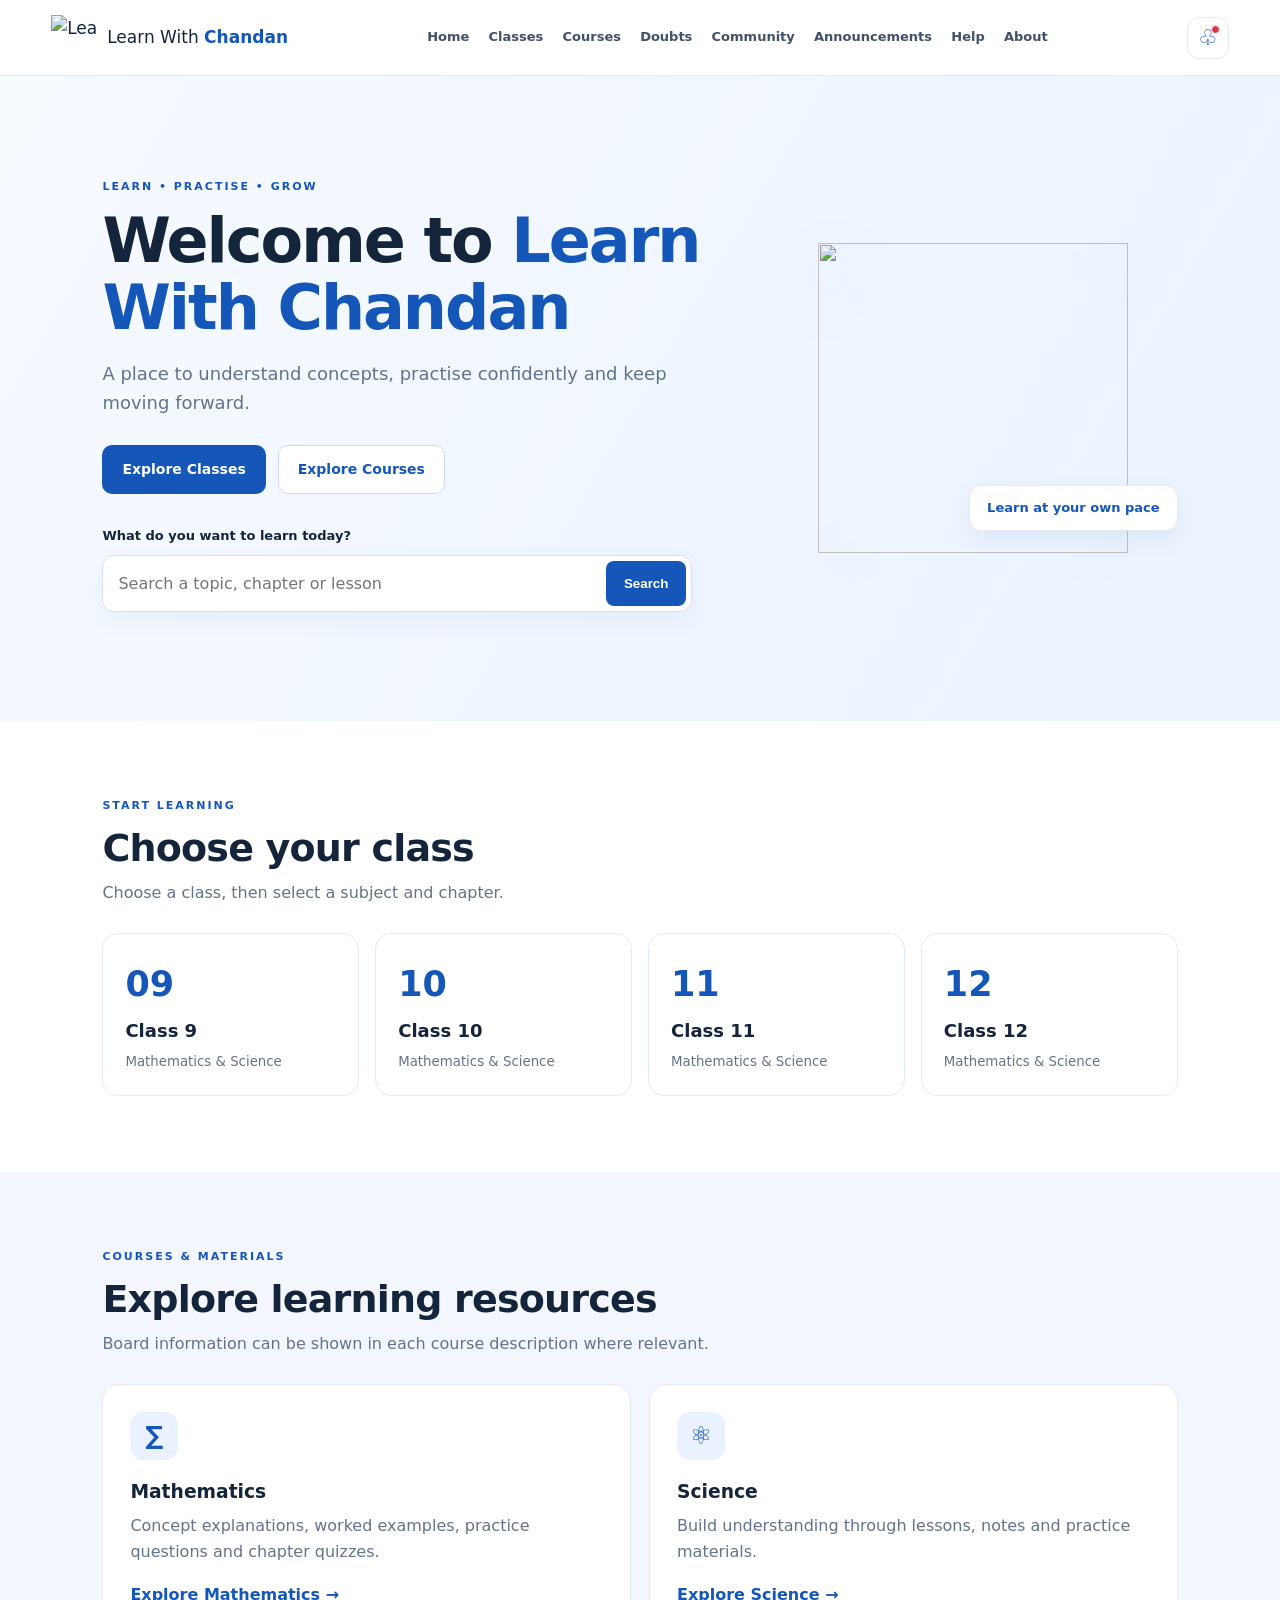
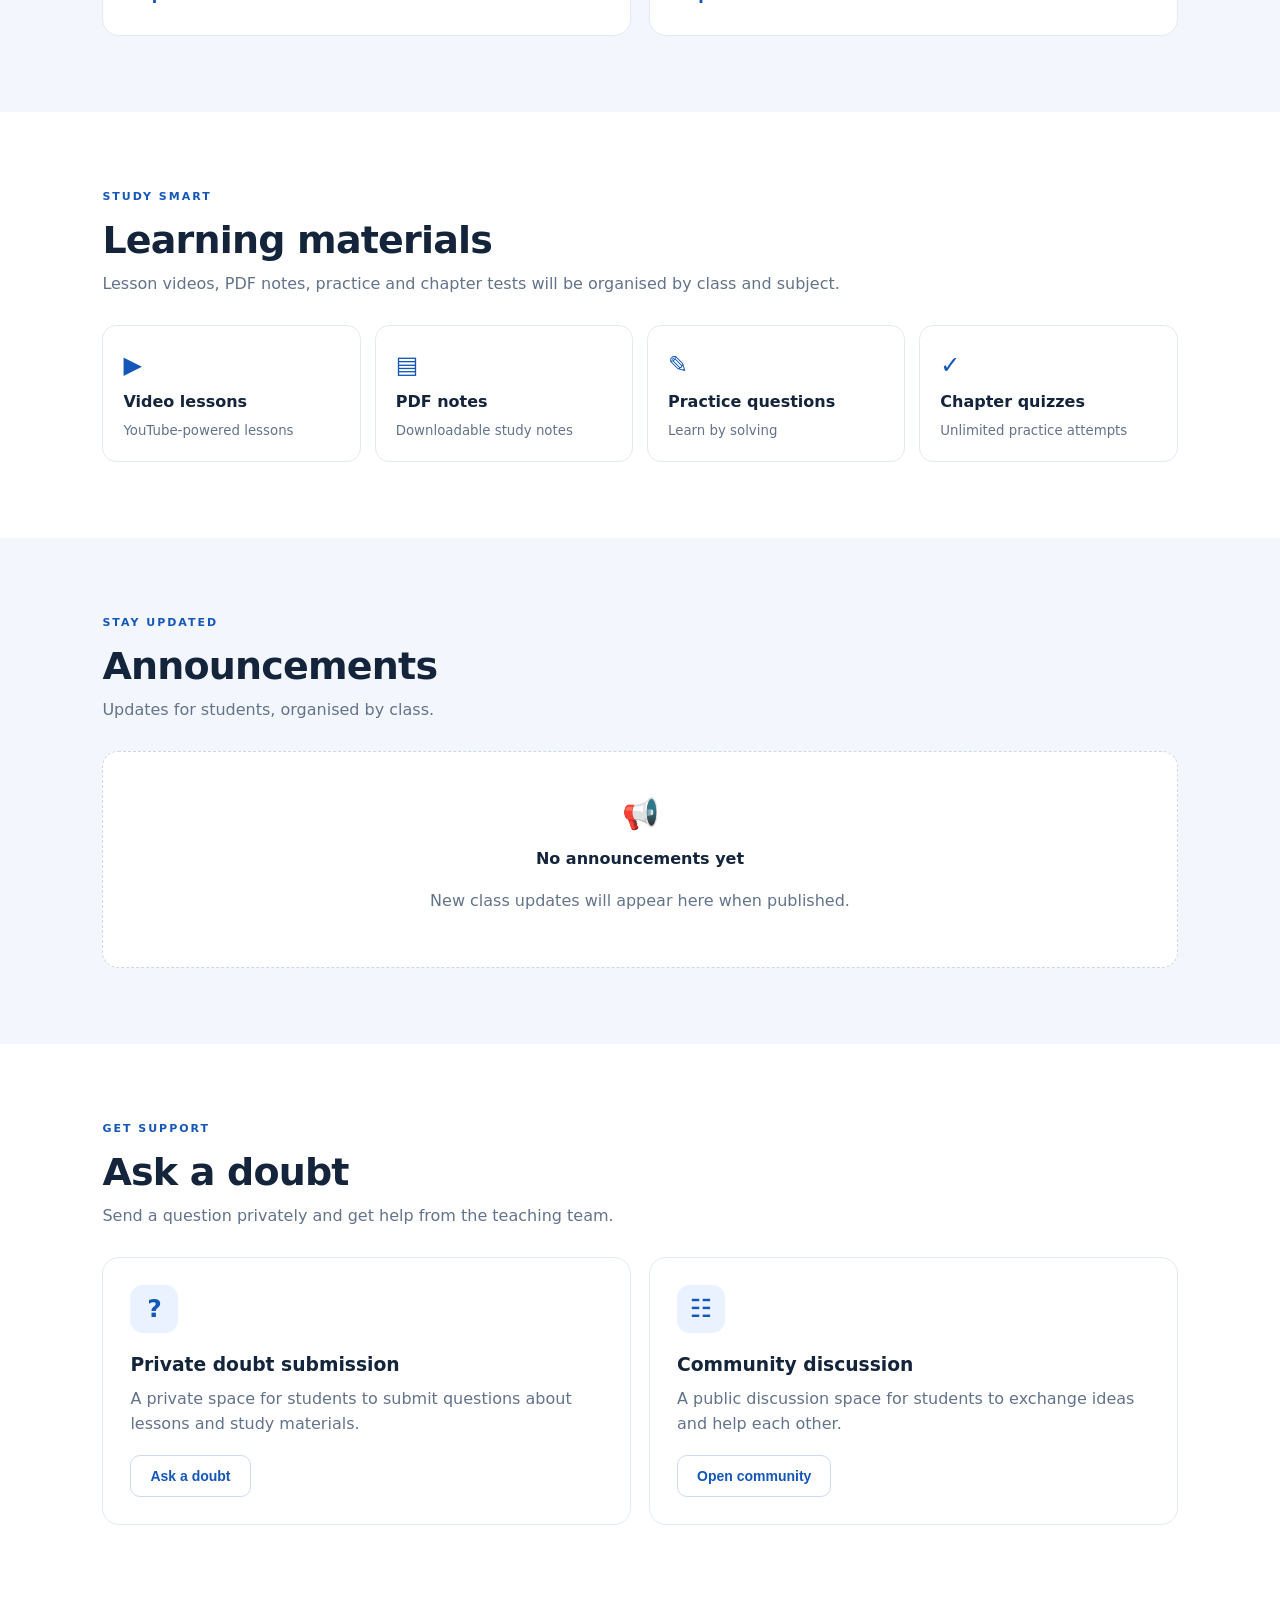
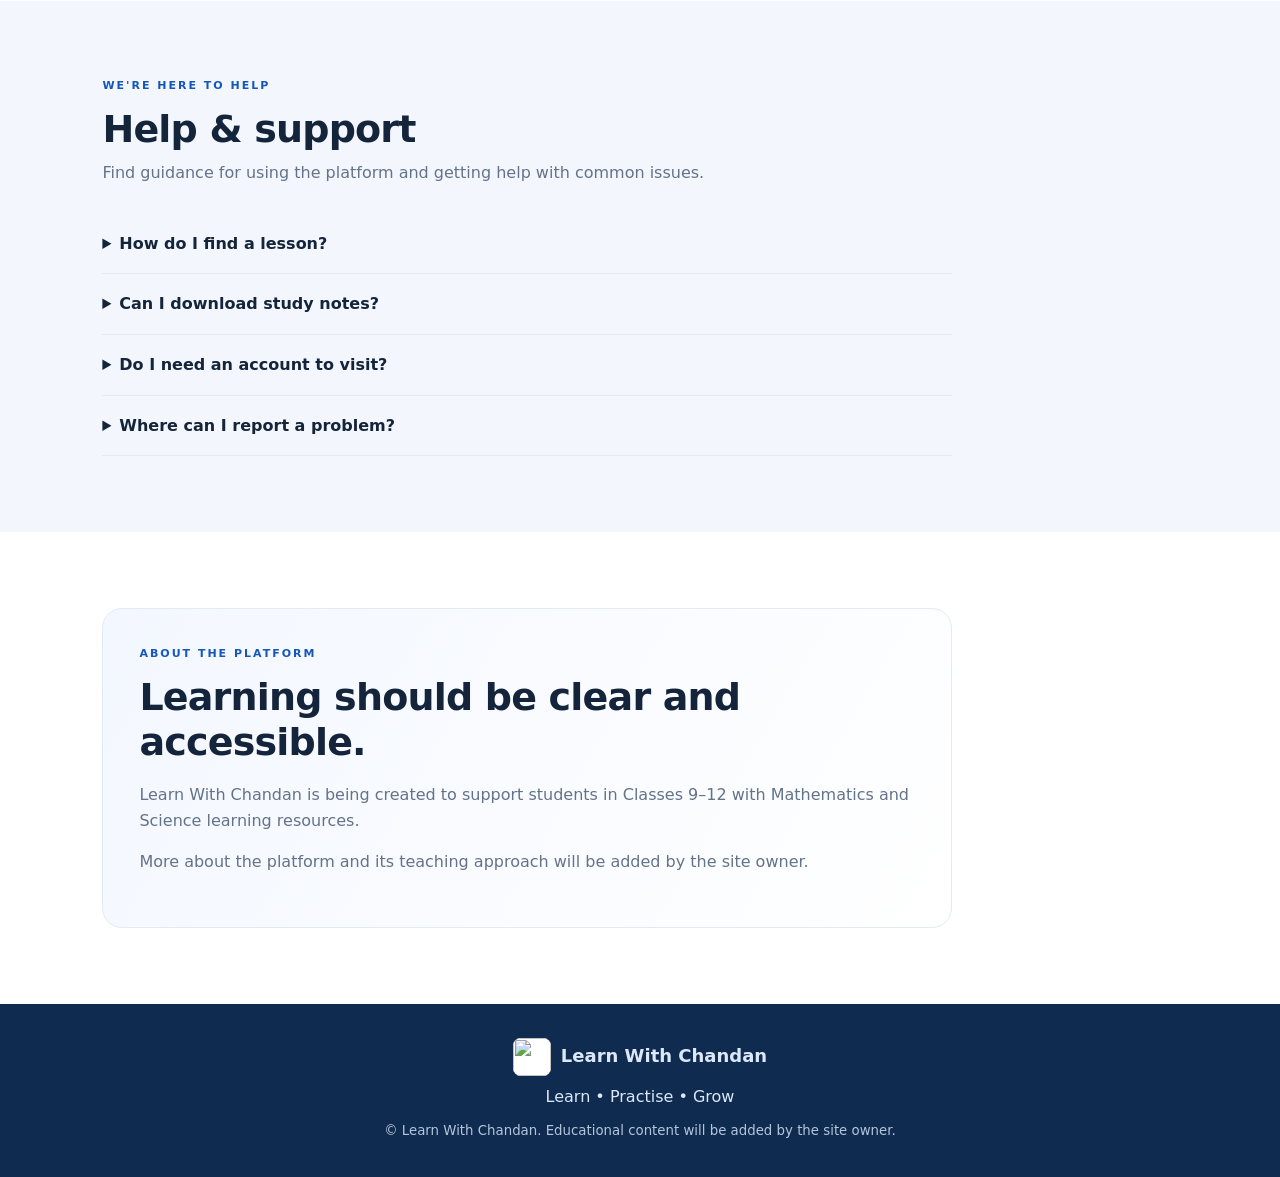
==== index.html @ b87097a9 "Add files via upload" ====
<!doctype html>
<html lang="en">
<head>
<meta charset="utf-8">
<meta name="viewport" content="width=device-width, initial-scale=1">
<meta name="description" content="Learn With Chandan — free learning resources for Classes 9 to 12 in Mathematics and Science.">
<meta name="theme-color" content="#1457b8">
<title>Learn With Chandan | Learn with clarity</title>
<link rel="icon" href="assets/logo.png">
<link rel="stylesheet" href="styles.css">
</head>
<body>
<header class="site-header">
  <a class="brand" href="#home" aria-label="Learn With Chandan home">
    <img src="assets/logo.png" alt="Learn With Chandan logo">
    <span>Learn With <b>Chandan</b></span>
  </a>
  <button class="menu-toggle" id="menuToggle" aria-label="Open navigation" aria-expanded="false">☰</button>
  <nav id="mainNav" aria-label="Main navigation">
    <a href="#home">Home</a><a href="#classes">Classes</a><a href="#courses">Courses</a>
    <a href="#doubts">Doubts</a><a href="#community">Community</a><a href="#announcements">Announcements</a><a href="#help">Help</a><a href="#about">About</a>
  </nav>
  <button class="bell" id="bellBtn" aria-label="Notifications">♧<i class="red-dot"></i></button>
</header>

<main>
<section class="hero" id="home">
  <div class="hero-copy">
    <p class="eyebrow">LEARN • PRACTISE • GROW</p>
    <h1>Welcome to <span>Learn With Chandan</span></h1>
    <p class="lead">A place to understand concepts, practise confidently and keep moving forward.</p>
    <div class="hero-actions"><a class="btn primary" href="#classes">Explore Classes</a><a class="btn secondary" href="#courses">Explore Courses</a></div>
    <div class="search-wrap"><label for="siteSearch">What do you want to learn today?</label><div class="search-row"><input id="siteSearch" type="search" placeholder="Search a topic, chapter or lesson"><button id="searchBtn">Search</button></div><small id="searchMessage" aria-live="polite"></small></div>
  </div>
  <div class="hero-art"><img src="assets/logo.png" alt="" class="hero-logo"><div class="floating-note">Learn at your own pace</div></div>
</section>

<section class="section" id="classes">
  <div class="section-heading"><div><p class="eyebrow">START LEARNING</p><h2>Choose your class</h2><p>Choose a class, then select a subject and chapter.</p></div></div>
  <div class="class-grid">
    <a class="class-card" href="#courses"><span>09</span><b>Class 9</b><small>Mathematics & Science</small></a>
    <a class="class-card" href="#courses"><span>10</span><b>Class 10</b><small>Mathematics & Science</small></a>
    <a class="class-card" href="#courses"><span>11</span><b>Class 11</b><small>Mathematics & Science</small></a>
    <a class="class-card" href="#courses"><span>12</span><b>Class 12</b><small>Mathematics & Science</small></a>
  </div>
</section>

<section class="section pale" id="courses">
  <div class="section-heading"><div><p class="eyebrow">COURSES & MATERIALS</p><h2>Explore learning resources</h2><p>Board information can be shown in each course description where relevant.</p></div></div>
  <div class="two-grid">
    <article class="feature-card"><div class="feature-icon">∑</div><h3>Mathematics</h3><p>Concept explanations, worked examples, practice questions and chapter quizzes.</p><a href="#materials">Explore Mathematics →</a></article>
    <article class="feature-card"><div class="feature-icon">⚛</div><h3>Science</h3><p>Build understanding through lessons, notes and practice materials.</p><a href="#materials">Explore Science →</a></article>
  </div>
</section>

<section class="section" id="materials">
  <div class="section-heading"><div><p class="eyebrow">STUDY SMART</p><h2>Learning materials</h2><p>Lesson videos, PDF notes, practice and chapter tests will be organised by class and subject.</p></div></div>
  <div class="resource-grid">
    <div class="resource"><span>▶</span><b>Video lessons</b><small>YouTube-powered lessons</small></div>
    <div class="resource"><span>▤</span><b>PDF notes</b><small>Downloadable study notes</small></div>
    <div class="resource"><span>✎</span><b>Practice questions</b><small>Learn by solving</small></div>
    <div class="resource"><span>✓</span><b>Chapter quizzes</b><small>Unlimited practice attempts</small></div>
  </div>
</section>

<section class="section pale" id="announcements">
  <div class="section-heading"><div><p class="eyebrow">STAY UPDATED</p><h2>Announcements</h2><p>Updates for students, organised by class.</p></div></div>
  <div class="empty-state"><span>📢</span><b>No announcements yet</b><p>New class updates will appear here when published.</p></div>
</section>

<section class="section" id="doubts">
  <div class="section-heading"><div><p class="eyebrow">GET SUPPORT</p><h2>Ask a doubt</h2><p>Send a question privately and get help from the teaching team.</p></div></div>
  <div class="two-grid">
    <article class="feature-card"><div class="feature-icon">?</div><h3>Private doubt submission</h3><p>A private space for students to submit questions about lessons and study materials.</p><button class="btn secondary" data-not-ready="Doubt submission will be connected when student accounts and the database are set up.">Ask a doubt</button></article>
    <article class="feature-card" id="community"><div class="feature-icon">☷</div><h3>Community discussion</h3><p>A public discussion space for students to exchange ideas and help each other.</p><button class="btn secondary" data-not-ready="Community discussions will be added with moderation and safety controls before launch.">Open community</button></article>
  </div>
</section>

<section class="section pale" id="help">
  <div class="section-heading"><div><p class="eyebrow">WE'RE HERE TO HELP</p><h2>Help & support</h2><p>Find guidance for using the platform and getting help with common issues.</p></div></div>
  <div class="help-list">
    <details><summary>How do I find a lesson?</summary><p>Choose your class, then subject, chapter and lesson. You can also use the search bar.</p></details>
    <details><summary>Can I download study notes?</summary><p>PDF notes and selected study materials will be available for download when published.</p></details>
    <details><summary>Do I need an account to visit?</summary><p>No. Students can browse free learning content without signing in. An account will be needed for cloud-saved progress and personal features.</p></details>
    <details><summary>Where can I report a problem?</summary><p>Use the Contact section once its contact details have been activated by the site administrator.</p></details>
  </div>
</section>

<section class="section" id="about">
  <div class="about-card"><p class="eyebrow">ABOUT THE PLATFORM</p><h2>Learning should be clear and accessible.</h2><p>Learn With Chandan is being created to support students in Classes 9–12 with Mathematics and Science learning resources.</p><p class="muted">More about the platform and its teaching approach will be added by the site owner.</p></div>
</section>
</main>

<footer><div class="footer-brand"><img src="assets/logo.png" alt=""><b>Learn With Chandan</b></div><p>Learn • Practise • Grow</p><small>© <span id="year"></span> Learn With Chandan. Educational content will be added by the site owner.</small></footer>
<div class="toast" id="toast" role="status" aria-live="polite"></div>
<script src="script.js"></script>
</body></html>
---- styles.css ----
*{box-sizing:border-box} :root{--blue:#1457b8;--blue2:#2878dc;--ink:#14243a;--muted:#63738a;--pale:#f3f7fd;--line:#e2eaf4}html{scroll-behavior:smooth;scroll-padding-top:90px}body{margin:0;font-family:Inter,ui-sans-serif,system-ui,-apple-system,"Segoe UI",sans-serif;color:var(--ink);background:#fff;line-height:1.6}.site-header{height:auto;min-height:76px;padding:12px clamp(16px,4vw,56px);display:flex;align-items:center;gap:22px;position:sticky;top:0;z-index:20;background:rgba(255,255,255,.96);backdrop-filter:blur(12px);border-bottom:1px solid var(--line)}.brand{display:flex;align-items:center;gap:10px;color:var(--ink);text-decoration:none;font-size:17px;white-space:nowrap}.brand img{width:46px;height:46px;object-fit:contain}.brand b{color:var(--blue)}nav{display:flex;align-items:center;justify-content:center;gap:clamp(9px,1.5vw,22px);flex:1}nav a{font-size:13px;font-weight:650;color:#40516a;text-decoration:none}nav a:hover{color:var(--blue)}.bell{position:relative;border:1px solid var(--line);background:white;border-radius:12px;width:42px;height:42px;font-size:22px;color:var(--blue);cursor:pointer}.red-dot{position:absolute;width:9px;height:9px;border-radius:50%;background:#e33445;right:8px;top:7px;border:1px solid white}.menu-toggle{display:none}.hero{padding:clamp(54px,8vw,110px) clamp(20px,8vw,110px);display:grid;grid-template-columns:1.2fr .8fr;gap:50px;align-items:center;background:linear-gradient(120deg,#f7faff,#eaf3ff)}.eyebrow{font-size:11px;letter-spacing:2px;font-weight:800;color:var(--blue);margin:0 0 12px}.hero h1{font-size:clamp(36px,5vw,62px);line-height:1.08;letter-spacing:-2px;margin:0 0 18px}.hero h1 span{color:var(--blue)}.lead{font-size:18px;color:var(--muted);max-width:570px}.hero-actions{display:flex;gap:12px;flex-wrap:wrap;margin:28px 0}.btn{display:inline-flex;align-items:center;justify-content:center;padding:12px 19px;border-radius:10px;text-decoration:none;font-weight:750;font-size:14px;border:1px solid transparent;cursor:pointer}.primary{background:var(--blue);color:#fff}.secondary{background:#fff;color:var(--blue);border-color:#cbdcf2}.search-wrap{max-width:590px;margin-top:32px}.search-wrap label{font-size:13px;font-weight:750;display:block;margin-bottom:8px}.search-row{display:flex;background:white;border:1px solid #d5e1f0;border-radius:12px;padding:5px;box-shadow:0 8px 25px #1c4d8010}.search-row input{border:0;outline:0;flex:1;min-width:0;padding:10px;font:inherit}.search-row button{border:0;background:var(--blue);color:white;border-radius:8px;padding:0 18px;font-weight:700}.search-wrap small{display:block;color:var(--muted);margin-top:6px}.hero-art{display:flex;justify-content:center;align-items:center;position:relative;min-height:280px}.hero-logo{width:min(100%,310px);height:310px;object-fit:contain;filter:drop-shadow(0 18px 30px #174f9920)}.floating-note{position:absolute;bottom:22px;right:0;background:white;padding:12px 17px;border:1px solid var(--line);border-radius:12px;box-shadow:0 8px 24px #12365a12;font-weight:700;color:var(--blue);font-size:13px}.section{padding:76px clamp(20px,8vw,110px)}.pale{background:var(--pale)}.section-heading{display:flex;justify-content:space-between;align-items:end;margin-bottom:28px}.section h2{font-size:clamp(27px,3vw,38px);line-height:1.2;margin:0 0 8px;letter-spacing:-.8px}.section-heading p:not(.eyebrow){color:var(--muted);margin:0}.class-grid{display:grid;grid-template-columns:repeat(4,1fr);gap:16px}.class-card{padding:22px;border:1px solid var(--line);border-radius:16px;background:white;text-decoration:none;color:var(--ink);display:flex;flex-direction:column;gap:5px;transition:.2s}.class-card:hover,.feature-card:hover{transform:translateY(-3px);box-shadow:0 12px 28px #163b6810}.class-card span{font-size:35px;font-weight:850;color:var(--blue)}.class-card b{font-size:18px}.class-card small,.resource small{color:var(--muted)}.two-grid{display:grid;grid-template-columns:repeat(2,1fr);gap:18px}.feature-card{background:#fff;border:1px solid var(--line);border-radius:17px;padding:27px;transition:.2s}.feature-icon{width:48px;height:48px;border-radius:13px;background:#eaf2ff;color:var(--blue);display:grid;place-items:center;font-size:25px;font-weight:800}.feature-card h3{margin:17px 0 6px}.feature-card p{color:var(--muted);margin:0 0 18px}.feature-card a{color:var(--blue);font-weight:750;text-decoration:none}.resource-grid{display:grid;grid-template-columns:repeat(4,1fr);gap:14px}.resource{border:1px solid var(--line);border-radius:14px;padding:20px;display:flex;flex-direction:column;gap:5px}.resource span{font-size:24px;color:var(--blue)}.empty-state{text-align:center;border:1px dashed #c9d8eb;background:white;border-radius:16px;padding:38px;color:var(--muted)}.empty-state span{font-size:30px}.empty-state b{display:block;color:var(--ink);margin:8px}.help-list{max-width:850px}.help-list details{padding:17px 0;border-bottom:1px solid var(--line)}.help-list summary{font-weight:750;cursor:pointer}.help-list p{color:var(--muted);margin-bottom:0}.about-card{max-width:850px;background:linear-gradient(120deg,#f3f7ff,#fff);border:1px solid var(--line);border-radius:20px;padding:36px}.about-card p:not(.eyebrow){color:var(--muted)}footer{background:#102b50;color:#dce8f8;padding:34px clamp(20px,8vw,110px);text-align:center}.footer-brand{display:flex;align-items:center;justify-content:center;gap:10px;font-size:18px}.footer-brand img{width:38px;height:38px;object-fit:contain;background:white;border-radius:8px}footer p{margin:8px}footer small{color:#b4c6dc}.muted{color:var(--muted)}.toast{position:fixed;bottom:22px;left:50%;transform:translate(-50%,20px);background:#14243a;color:white;padding:12px 18px;border-radius:10px;opacity:0;pointer-events:none;transition:.25s;max-width:calc(100% - 30px);z-index:50;font-size:14px}.toast.show{opacity:1;transform:translate(-50%,0)}@media(max-width:1050px){.site-header{flex-wrap:wrap}.menu-toggle{display:block;margin-left:auto;border:1px solid var(--line);background:#fff;border-radius:9px;padding:9px 12px;font-size:19px;color:var(--blue)}nav{display:none;order:4;flex-basis:100%;flex-direction:column;align-items:stretch;padding:10px 0}nav.open{display:flex}nav a{padding:9px 4px}.bell{margin-left:0}.hero{grid-template-columns:1fr .65fr}.resource-grid{grid-template-columns:repeat(2,1fr)}}@media(max-width:700px){.brand{font-size:15px}.brand img{width:40px;height:40px}.hero{grid-template-columns:1fr;padding-top:48px;gap:20px}.hero-art{min-height:180px}.hero-logo{width:190px;height:190px}.floating-note{right:8%;bottom:0}.section{padding-top:55px;padding-bottom:55px}.class-grid{grid-template-columns:repeat(2,1fr)}.two-grid{grid-template-columns:1fr}.resource-grid{grid-template-columns:repeat(2,1fr)}.about-card{padding:25px}}@media(max-width:390px){.resource-grid{grid-template-columns:1fr}.class-card{padding:16px}}
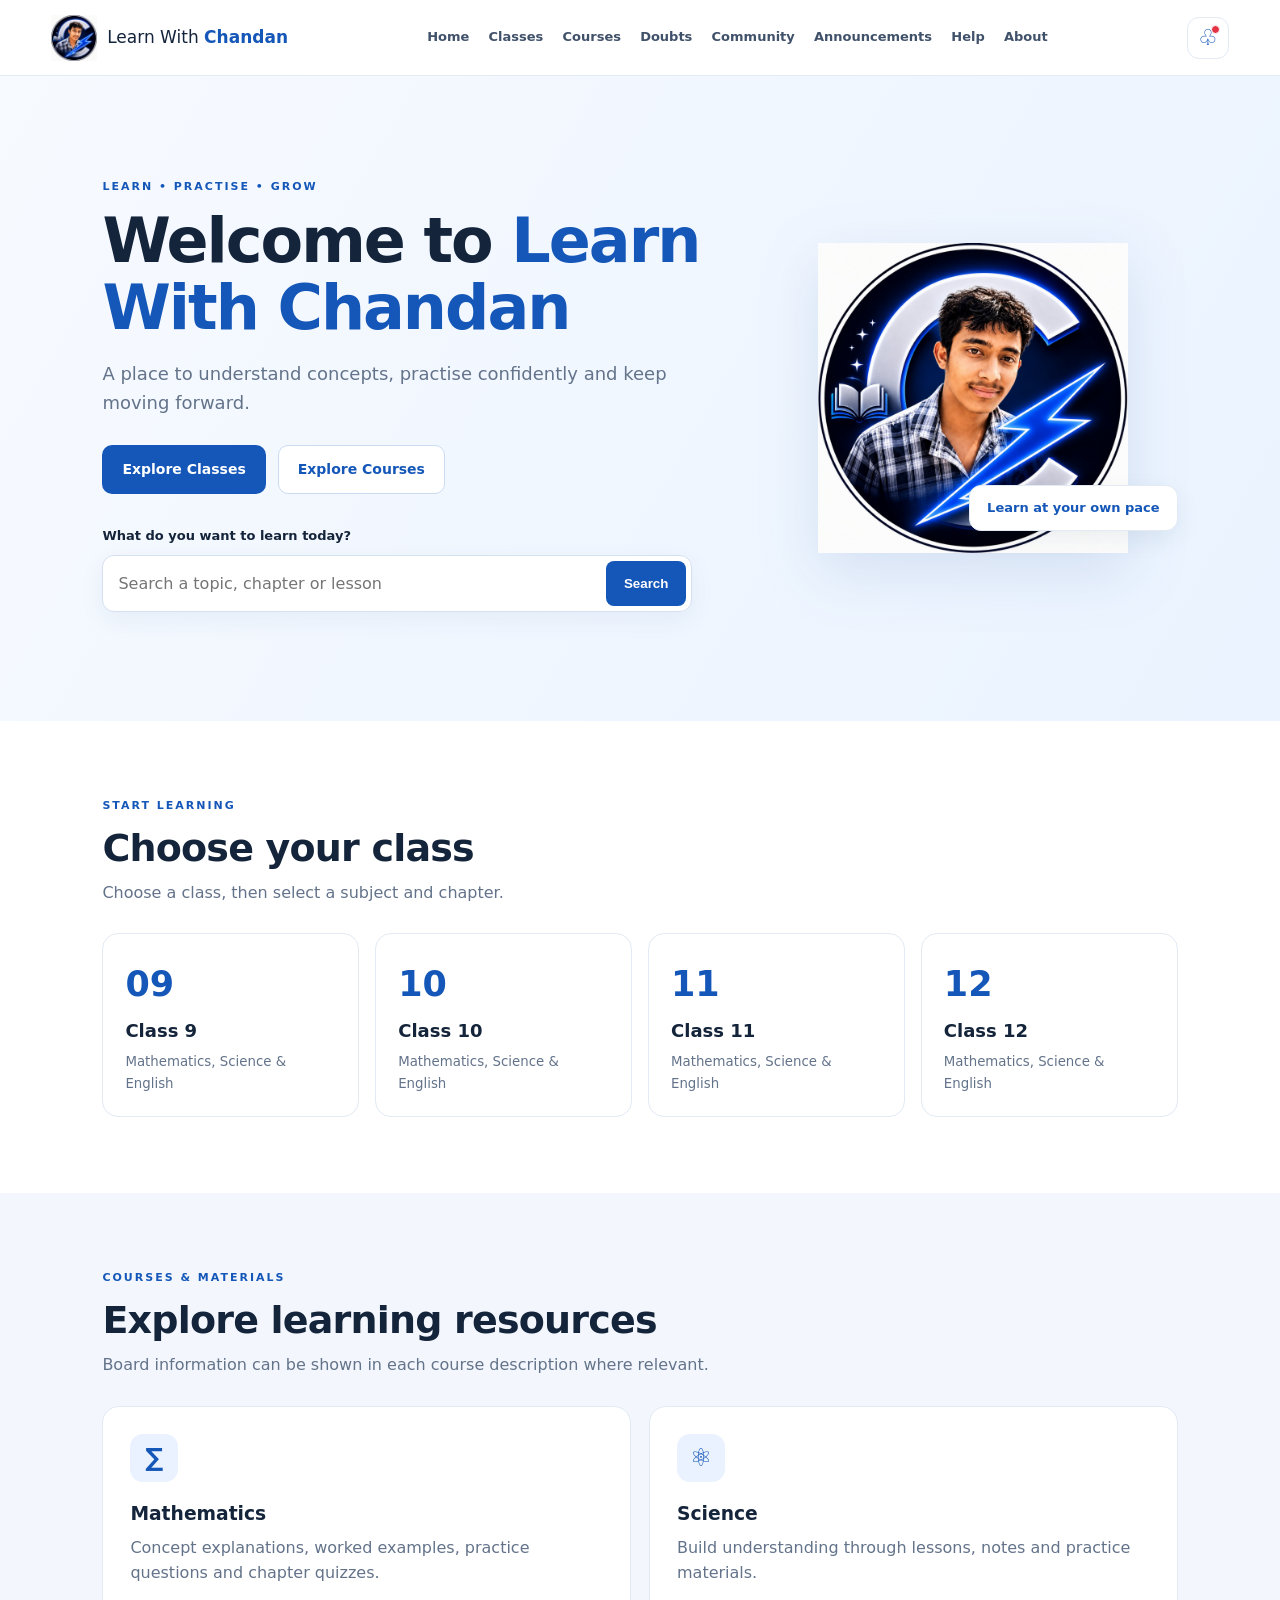
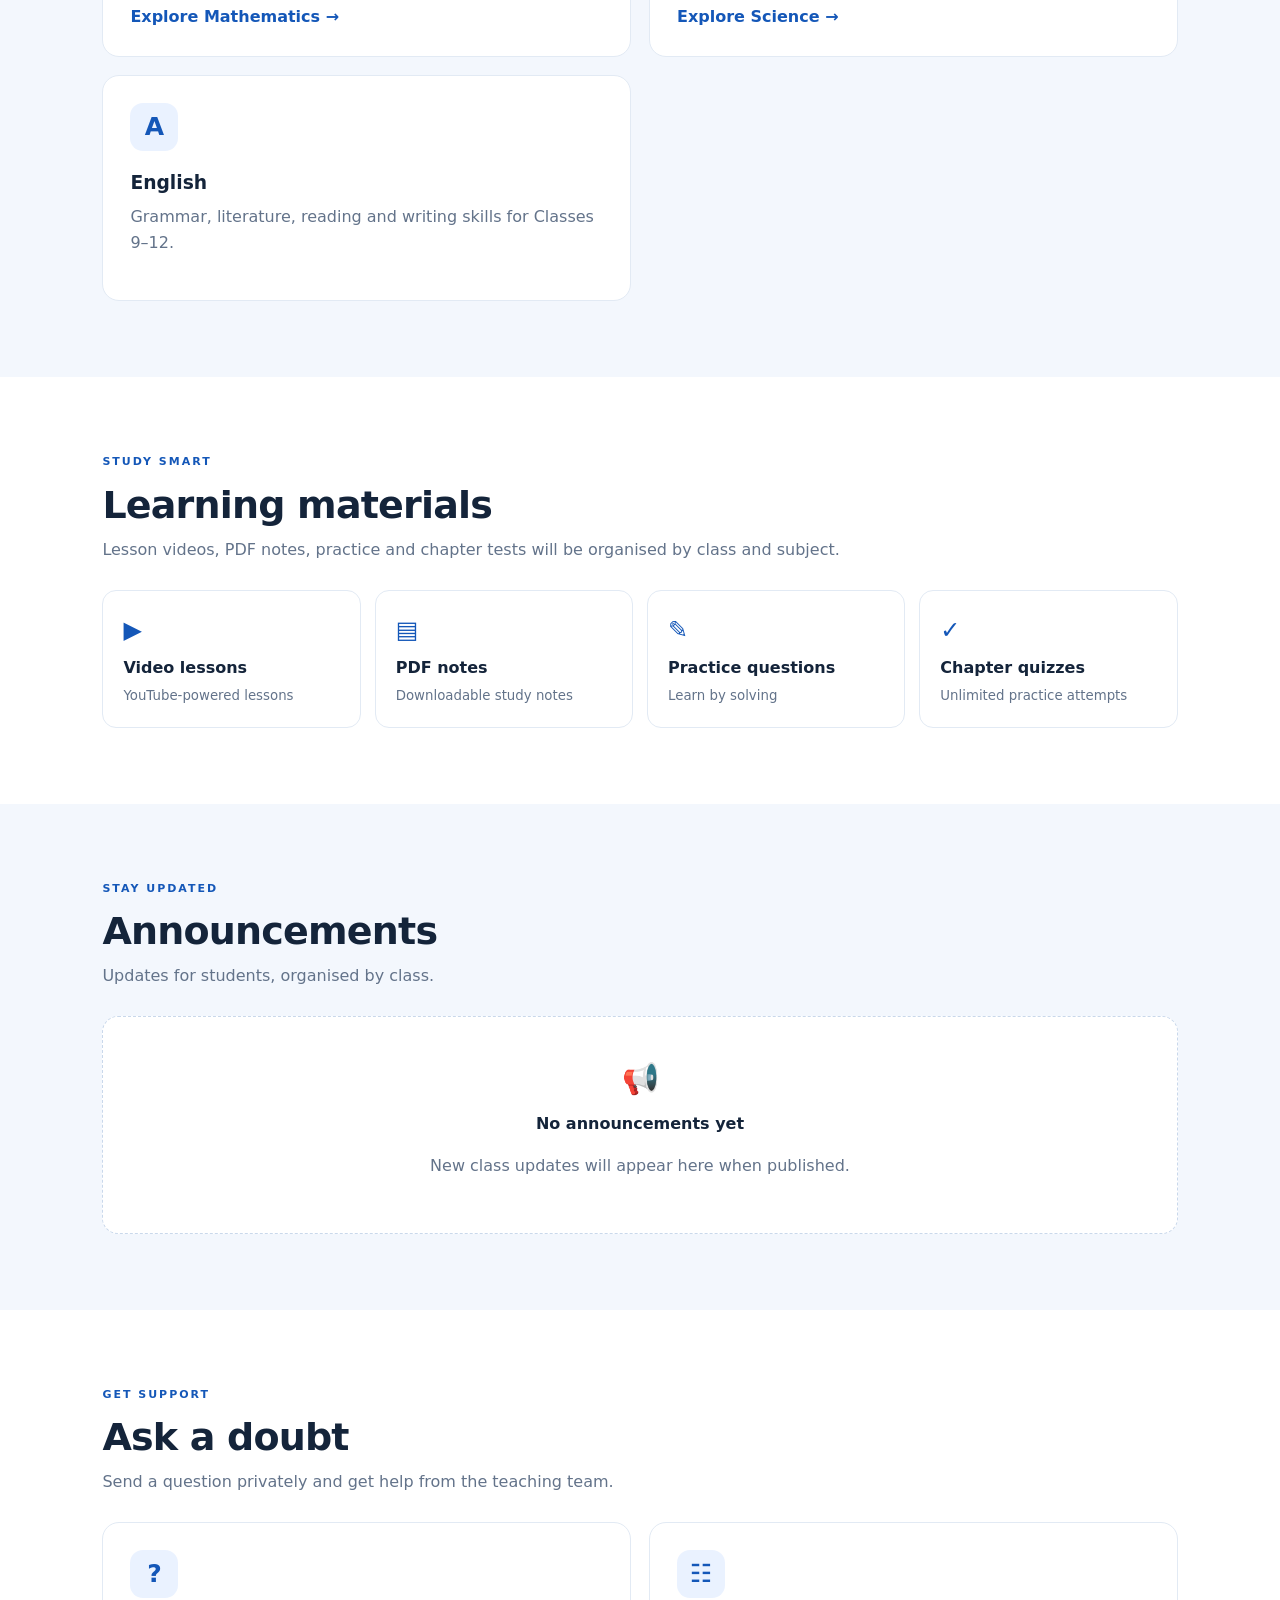
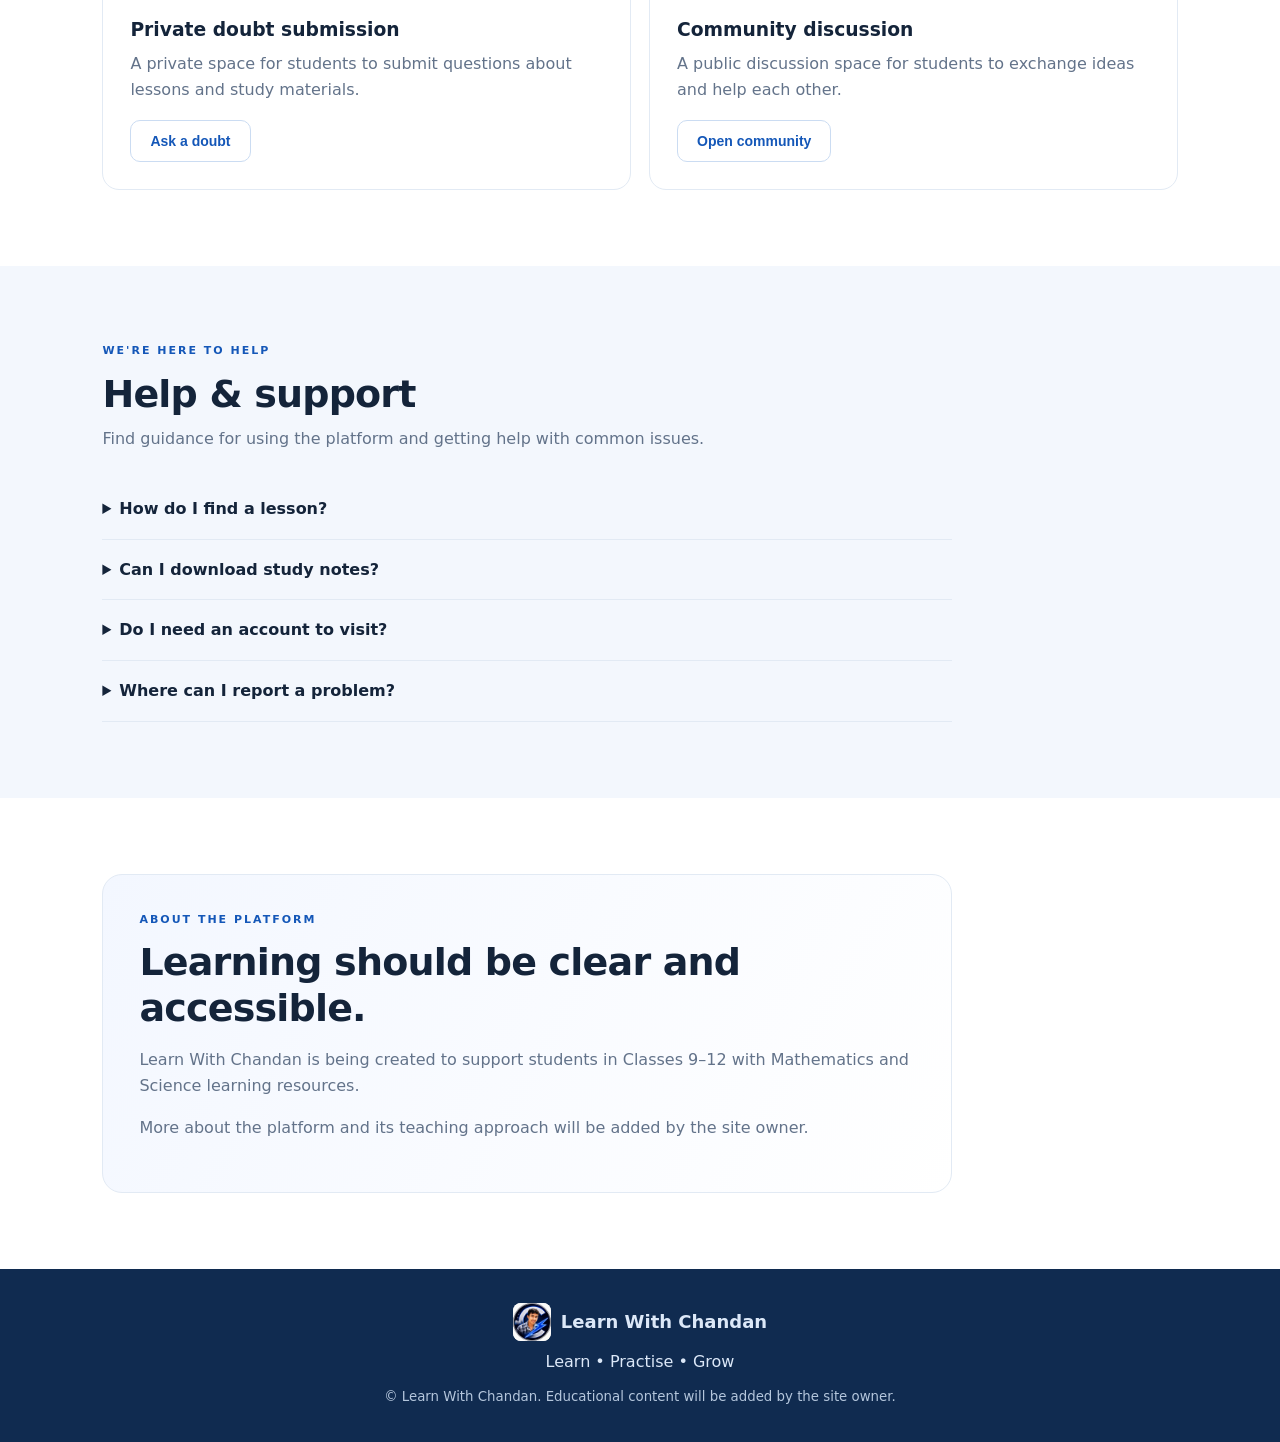
==== commit 76825572: "Add English subject to class cards Updated class descriptions to include English as a subject for Cl" ====
--- a/index.html
+++ b/index.html
@@ -38,10 +38,10 @@
 <section class="section" id="classes">
   <div class="section-heading"><div><p class="eyebrow">START LEARNING</p><h2>Choose your class</h2><p>Choose a class, then select a subject and chapter.</p></div></div>
   <div class="class-grid">
-    <a class="class-card" href="#courses"><span>09</span><b>Class 9</b><small>Mathematics & Science</small></a>
-    <a class="class-card" href="#courses"><span>10</span><b>Class 10</b><small>Mathematics & Science</small></a>
-    <a class="class-card" href="#courses"><span>11</span><b>Class 11</b><small>Mathematics & Science</small></a>
-    <a class="class-card" href="#courses"><span>12</span><b>Class 12</b><small>Mathematics & Science</small></a>
+    <a class="class-card" href="#courses"><span>09</span><b>Class 9</b><small>Mathematics, Science & English</small></a>
+    <a class="class-card" href="#courses"><span>10</span><b>Class 10</b><small>Mathematics, Science & English</small></a>
+    <a class="class-card" href="#courses"><span>11</span><b>Class 11</b><small>Mathematics, Science & English</small></a>
+    <a class="class-card" href="#courses"><span>12</span><b>Class 12</b><small>Mathematics, Science & English</small></a>
   </div>
 </section>
 
@@ -49,7 +49,7 @@
   <div class="section-heading"><div><p class="eyebrow">COURSES & MATERIALS</p><h2>Explore learning resources</h2><p>Board information can be shown in each course description where relevant.</p></div></div>
   <div class="two-grid">
     <article class="feature-card"><div class="feature-icon">∑</div><h3>Mathematics</h3><p>Concept explanations, worked examples, practice questions and chapter quizzes.</p><a href="#materials">Explore Mathematics →</a></article>
-    <article class="feature-card"><div class="feature-icon">⚛</div><h3>Science</h3><p>Build understanding through lessons, notes and practice materials.</p><a href="#materials">Explore Science →</a></article>
+    <article class="feature-card"><div class="feature-icon">⚛</div><h3>Science</h3><p>Build understanding through lessons, notes and practice materials.</p><a href="#materials">Explore Science →</a></article><article class="feature-card"><div class="feature-icon">A</div><h3>English</h3><p>Grammar, literature, reading and writing skills for Classes 9–12.</p></article>
   </div>
 </section>
 
@@ -94,4 +94,4 @@
 <footer><div class="footer-brand"><img src="assets/logo.png" alt=""><b>Learn With Chandan</b></div><p>Learn • Practise • Grow</p><small>© <span id="year"></span> Learn With Chandan. Educational content will be added by the site owner.</small></footer>
 <div class="toast" id="toast" role="status" aria-live="polite"></div>
 <script src="script.js"></script>
-</body></html>+</body></html>
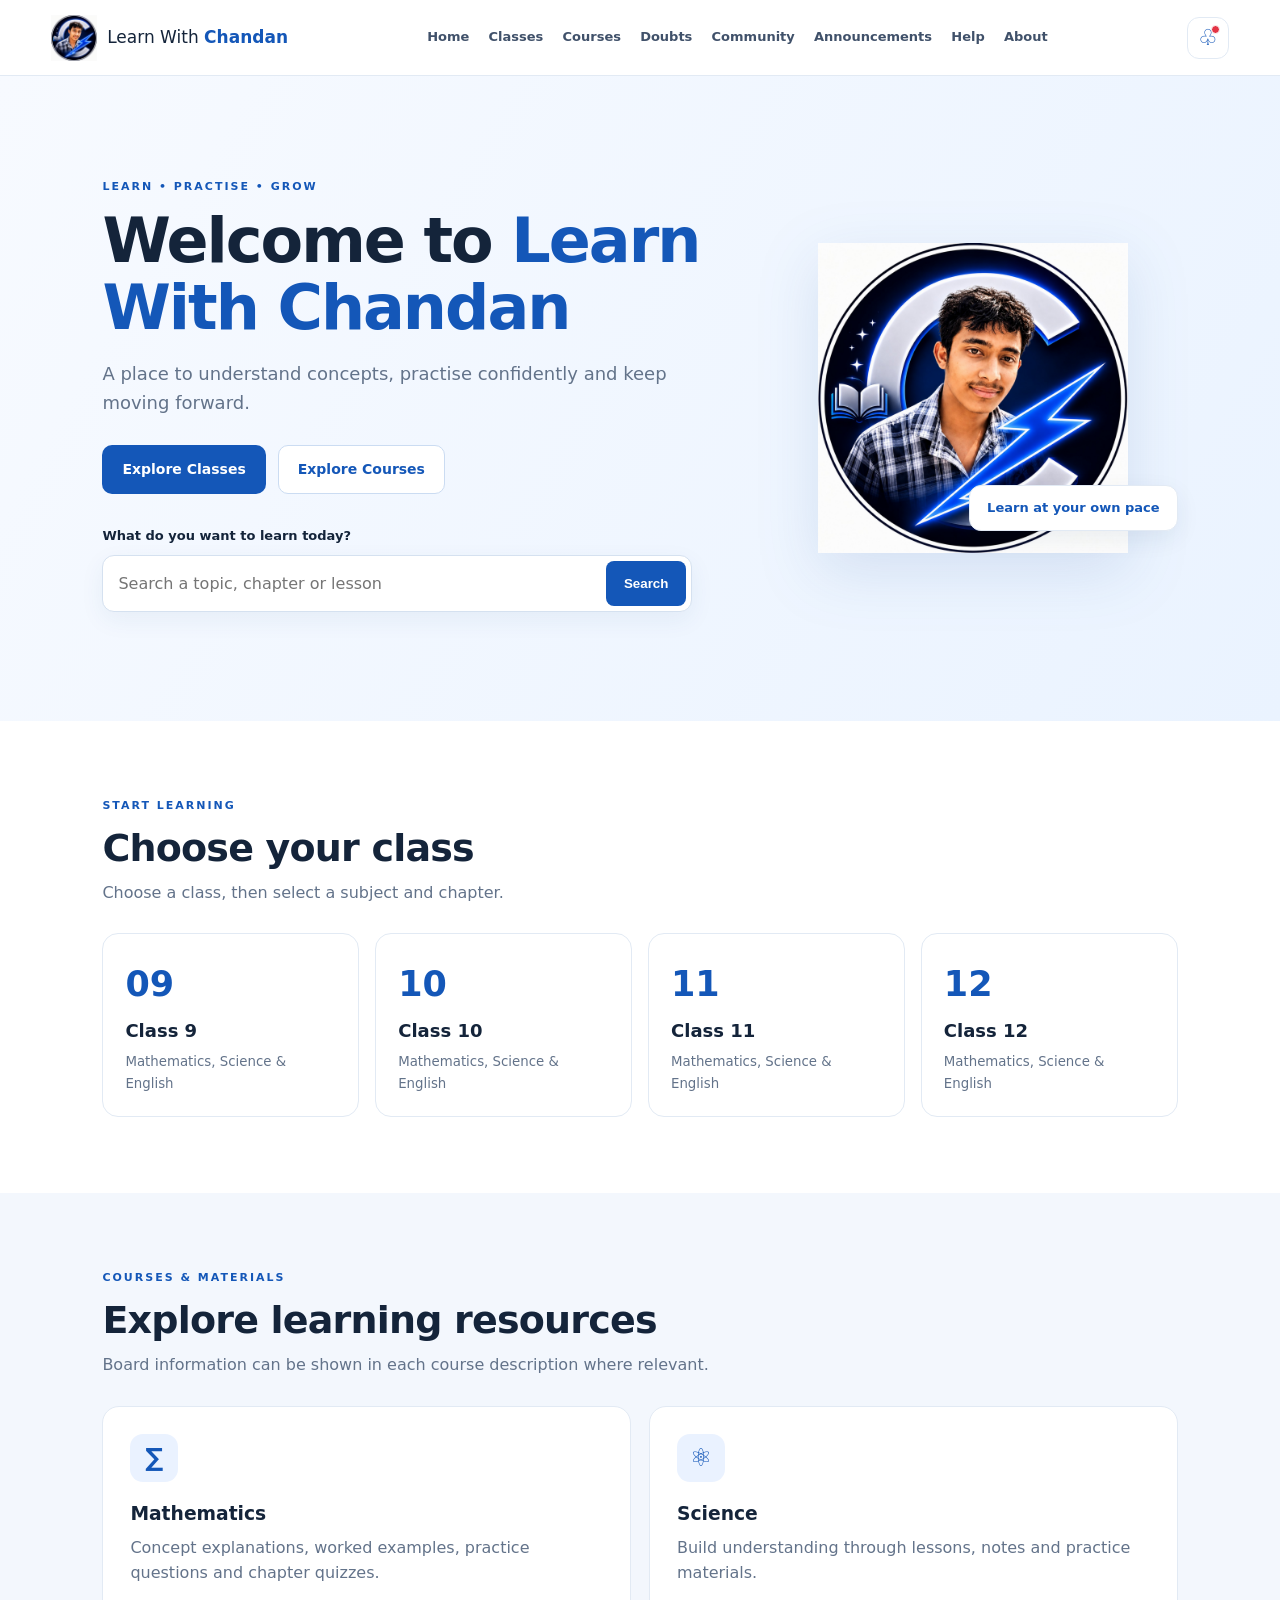
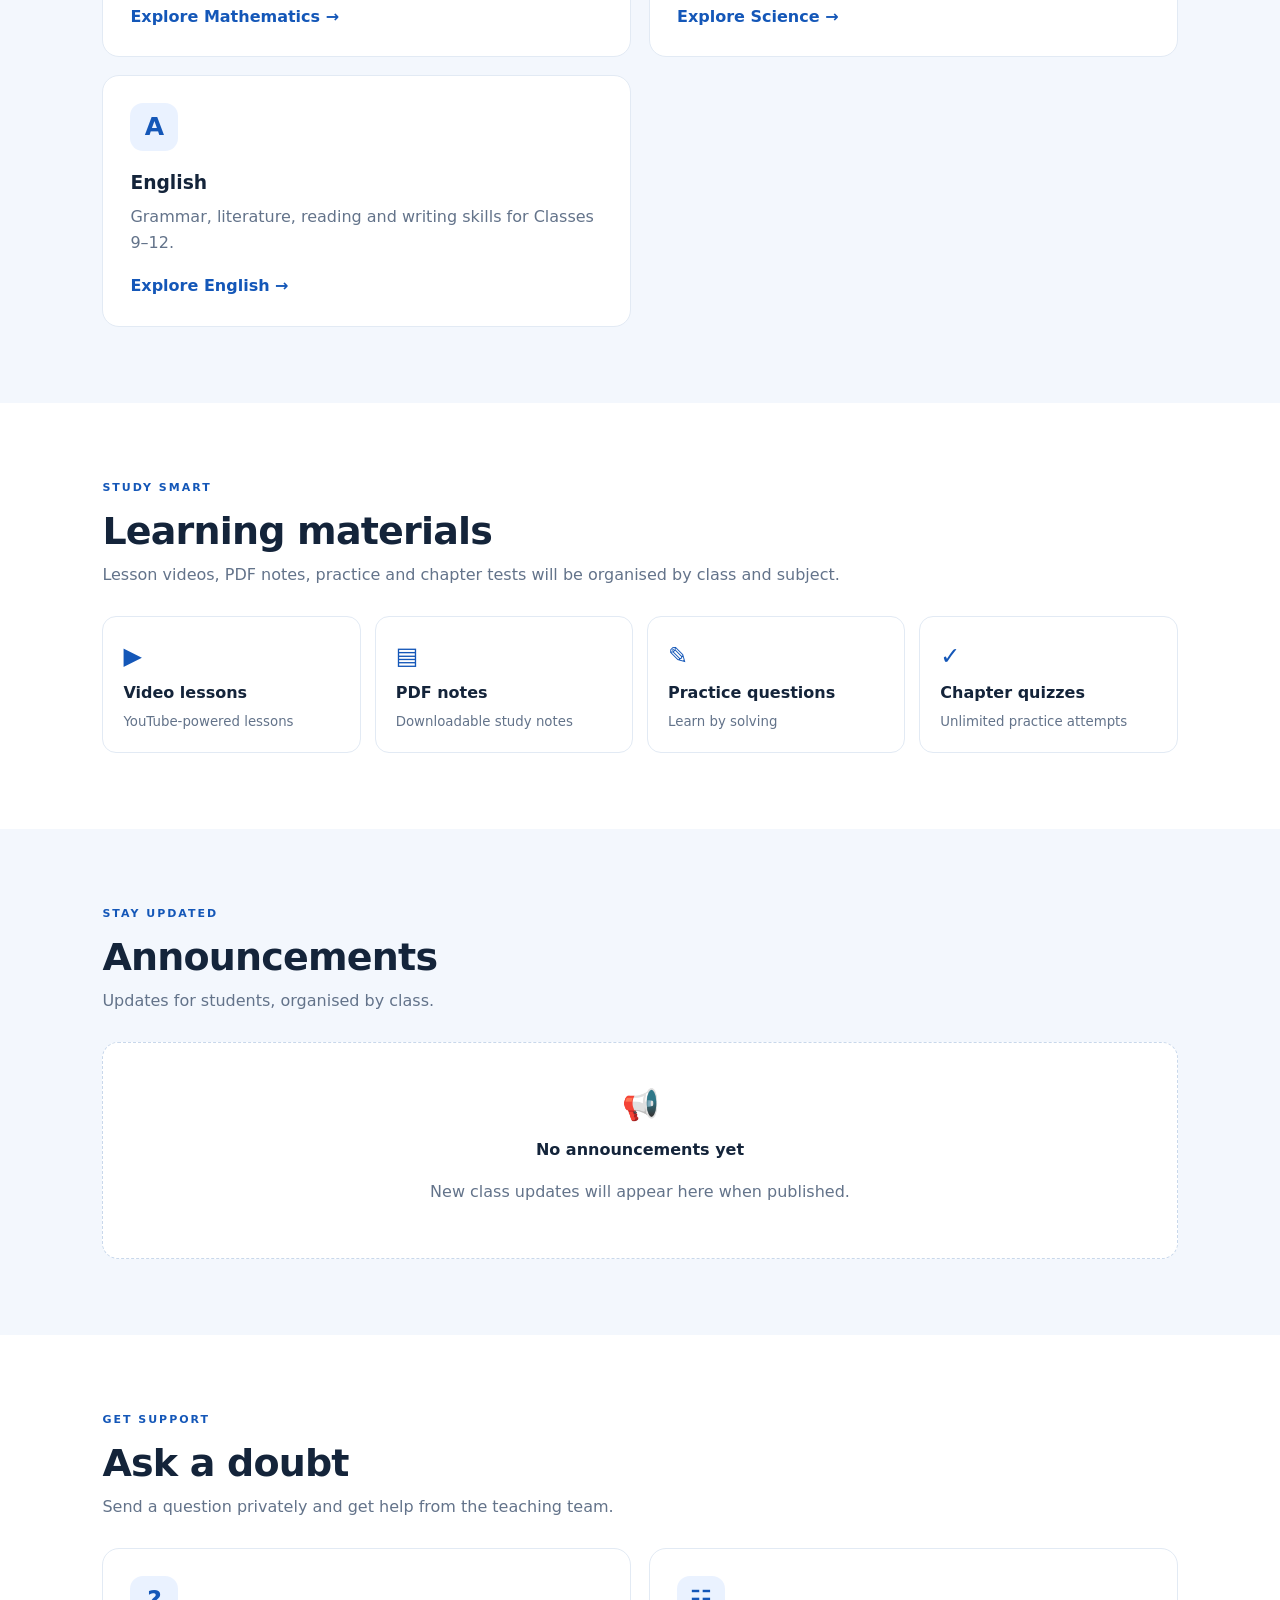
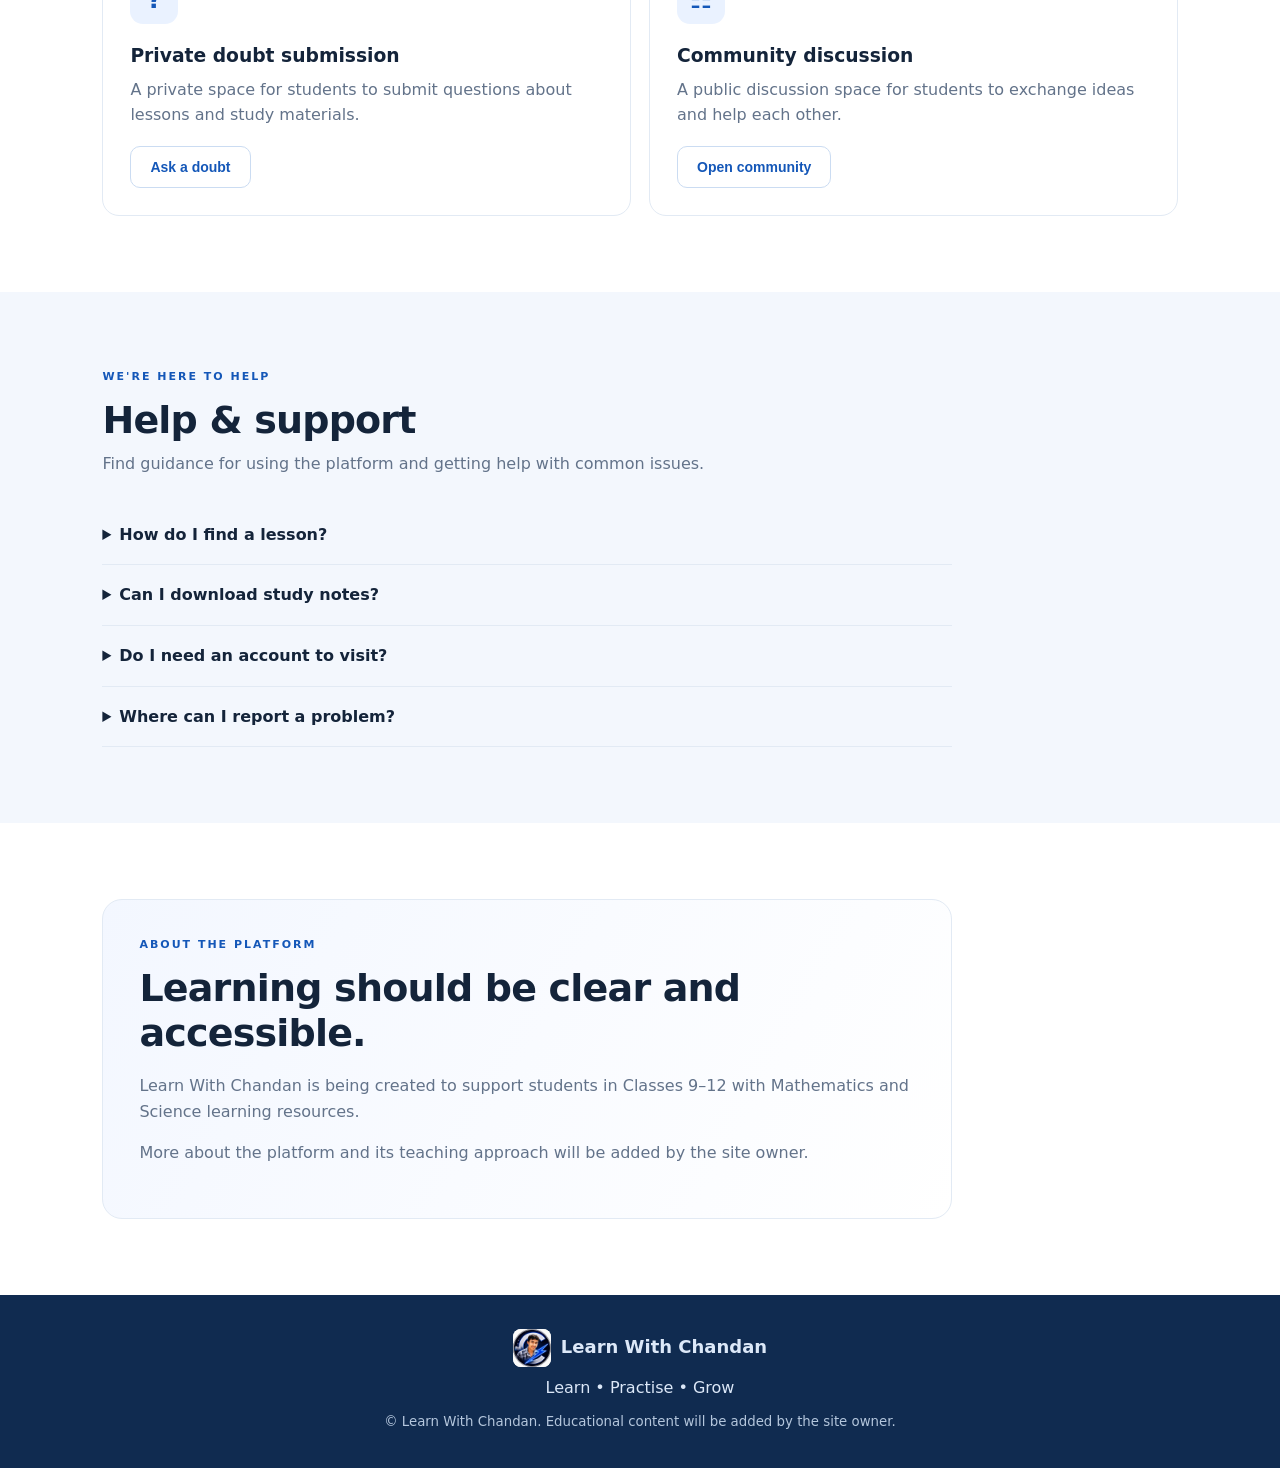
==== commit 751c3b54: "Fix English section layout and duplicate Science entry" ====
--- a/index.html
+++ b/index.html
@@ -49,7 +49,12 @@
   <div class="section-heading"><div><p class="eyebrow">COURSES & MATERIALS</p><h2>Explore learning resources</h2><p>Board information can be shown in each course description where relevant.</p></div></div>
   <div class="two-grid">
     <article class="feature-card"><div class="feature-icon">∑</div><h3>Mathematics</h3><p>Concept explanations, worked examples, practice questions and chapter quizzes.</p><a href="#materials">Explore Mathematics →</a></article>
-    <article class="feature-card"><div class="feature-icon">⚛</div><h3>Science</h3><p>Build understanding through lessons, notes and practice materials.</p><a href="#materials">Explore Science →</a></article><article class="feature-card"><div class="feature-icon">A</div><h3>English</h3><p>Grammar, literature, reading and writing skills for Classes 9–12.</p></article>
+    <article class="feature-card"><div class="feature-icon">⚛</div><h3>Science</h3><p>Build understanding through lessons, notes and practice materials.</p><a href="#materials">Explore Science →</a></article> <article class="feature-card">
+<div class="feature-icon">A</div>
+<h3>English</h3>
+<p>Grammar, literature, reading and writing skills for Classes 9–12.</p>
+<a href="#english-classes">Explore English →</a>
+    </article>
   </div>
 </section>
 
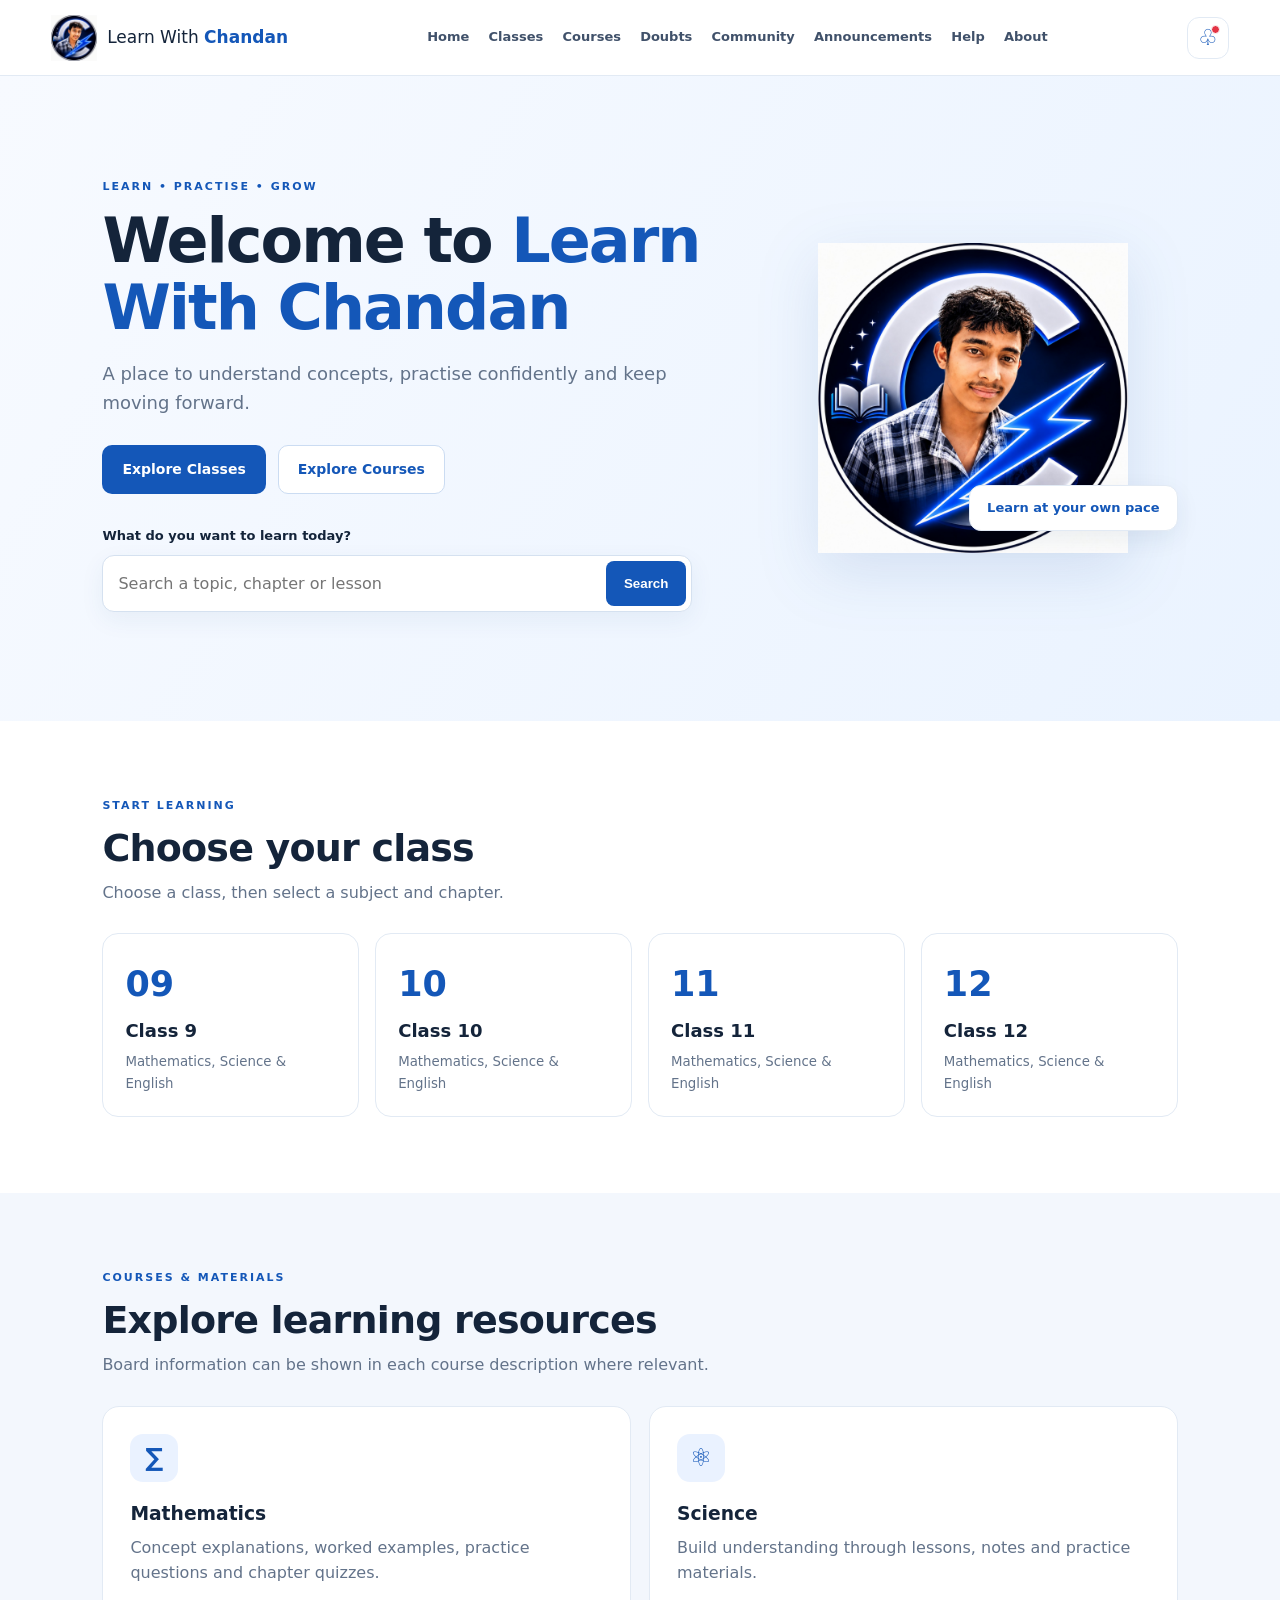
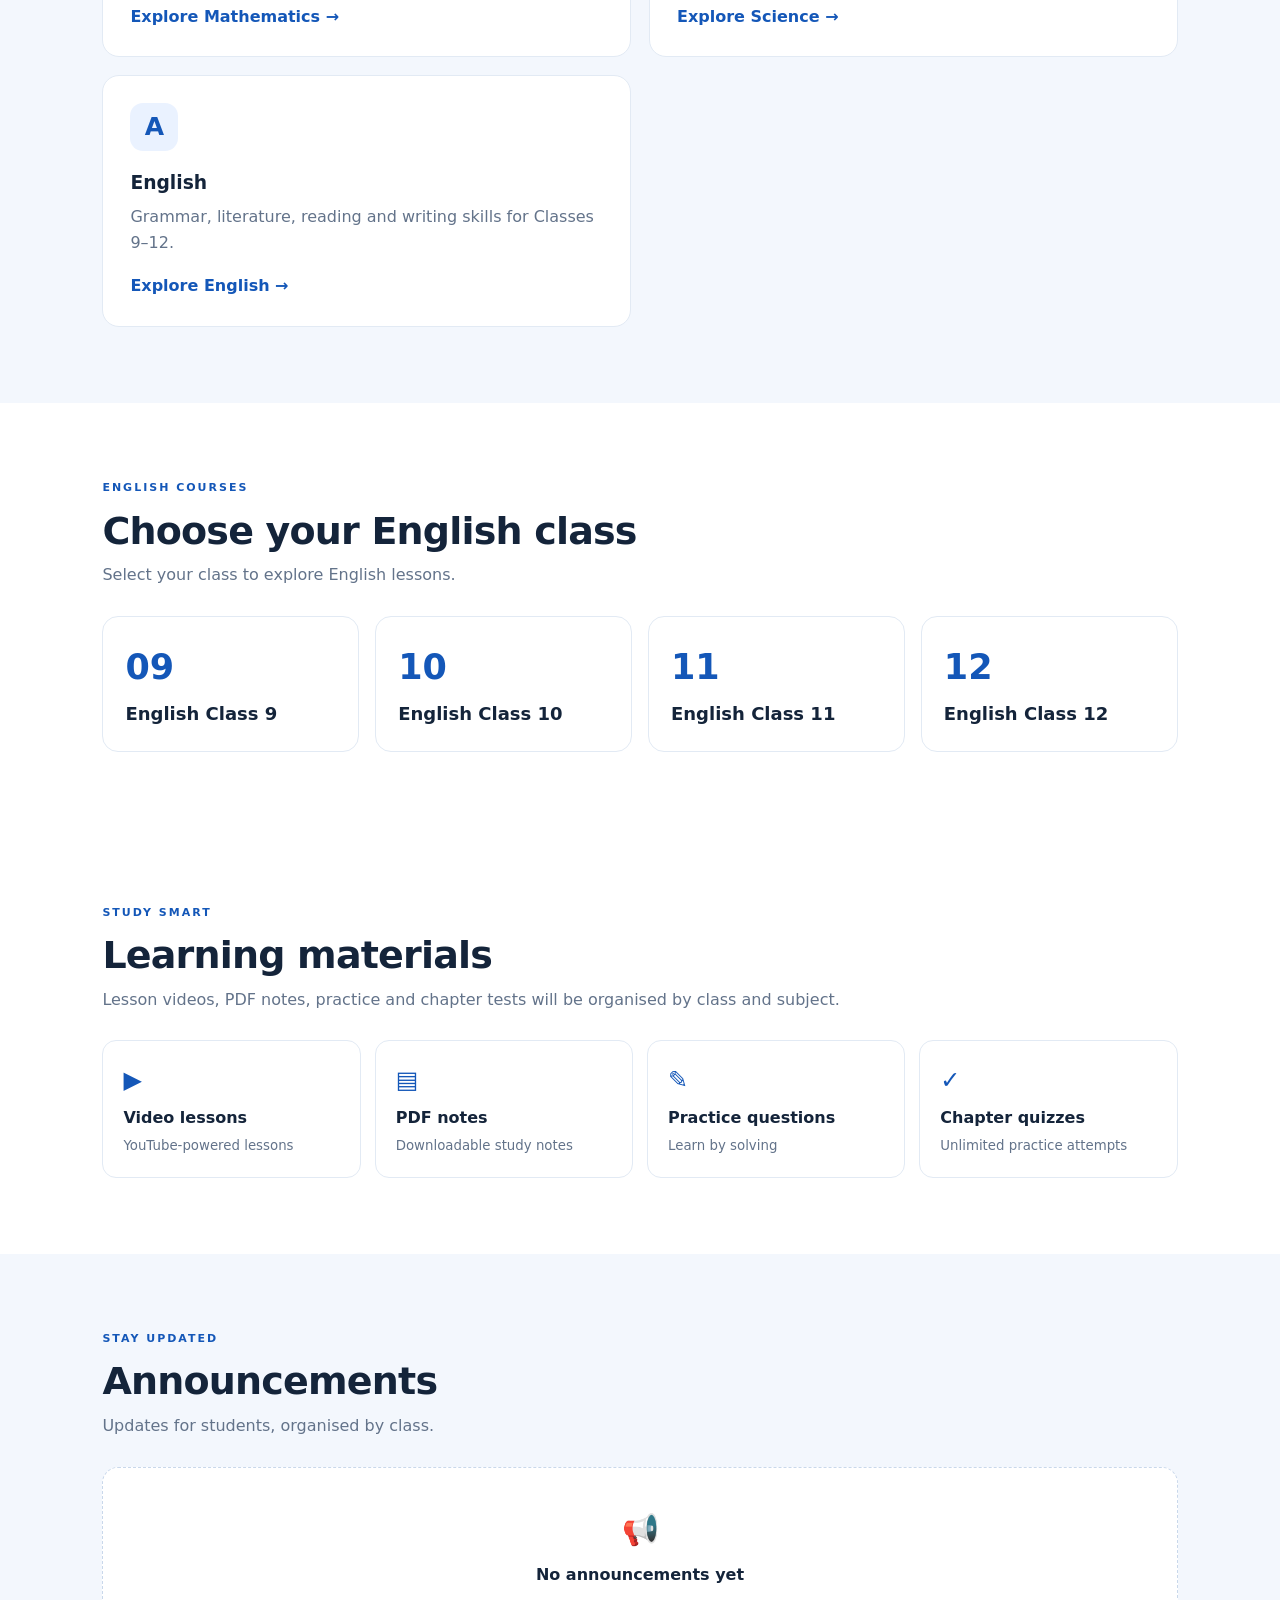
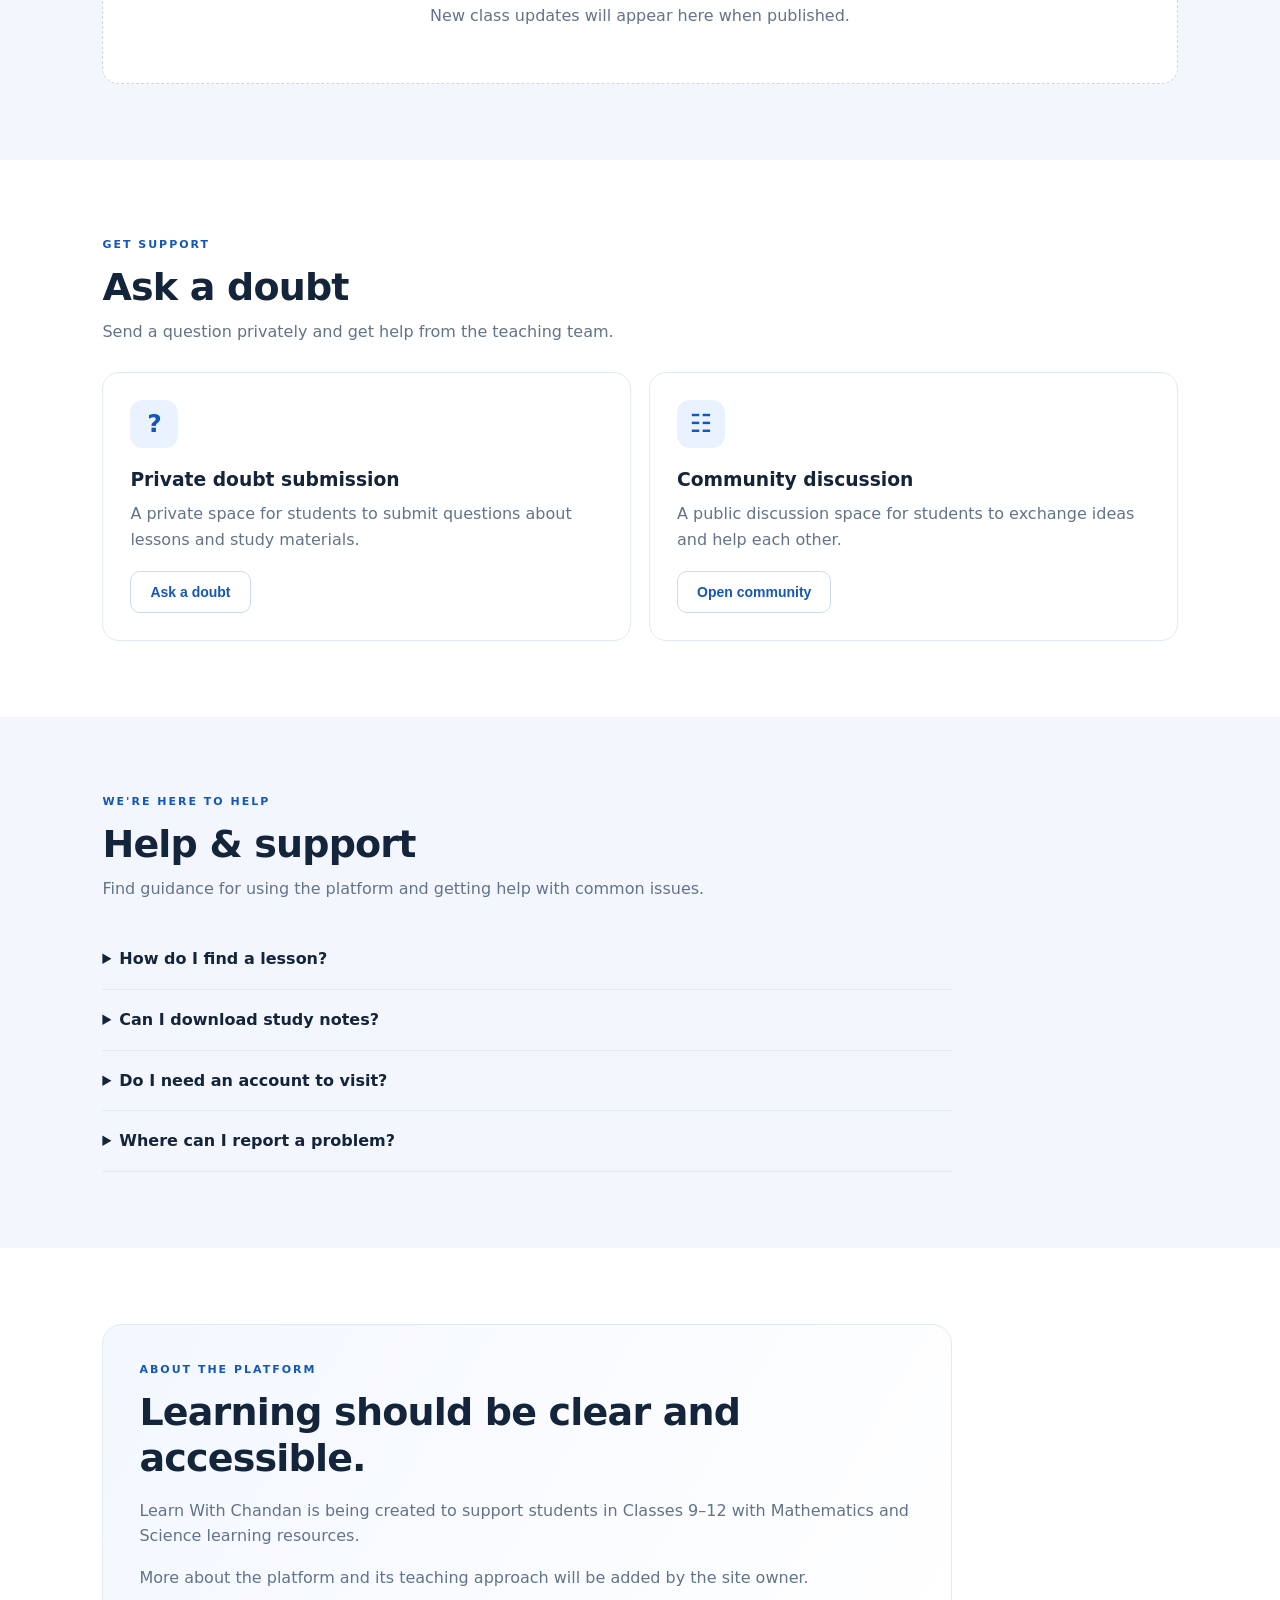
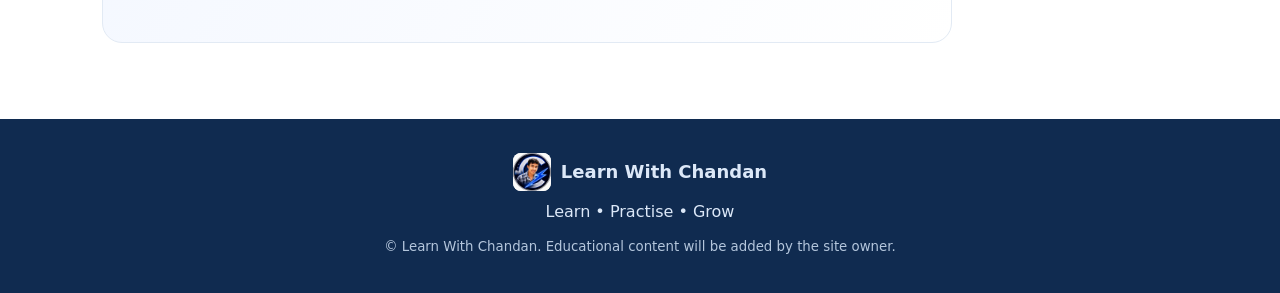
==== commit 05115cdf: "Add English classes section to index.html Added a new section for English classes with links to diff" ====
--- a/index.html
+++ b/index.html
@@ -58,7 +58,21 @@
   </div>
 </section>
 
-<section class="section" id="materials">
+<section class="section" id="english-classes">
+<div class="section-heading">
+<div>
+<p class="eyebrow">ENGLISH COURSES</p>
+<h2>Choose your English class</h2>
+<p>Select your class to explore English lessons.</p>
+</div>
+</div>
+<div class="class-grid">
+<a class="class-card" href="#english-9"><span>09</span><b>English Class 9</b></a>
+<a class="class-card" href="#english-10"><span>10</span><b>English Class 10</b></a>
+<a class="class-card" href="#english-11"><span>11</span><b>English Class 11</b></a>
+<a class="class-card" href="#english-12"><span>12</span><b>English Class 12</b></a>
+</div>
+</section><section class="section" id="materials">
   <div class="section-heading"><div><p class="eyebrow">STUDY SMART</p><h2>Learning materials</h2><p>Lesson videos, PDF notes, practice and chapter tests will be organised by class and subject.</p></div></div>
   <div class="resource-grid">
     <div class="resource"><span>▶</span><b>Video lessons</b><small>YouTube-powered lessons</small></div>
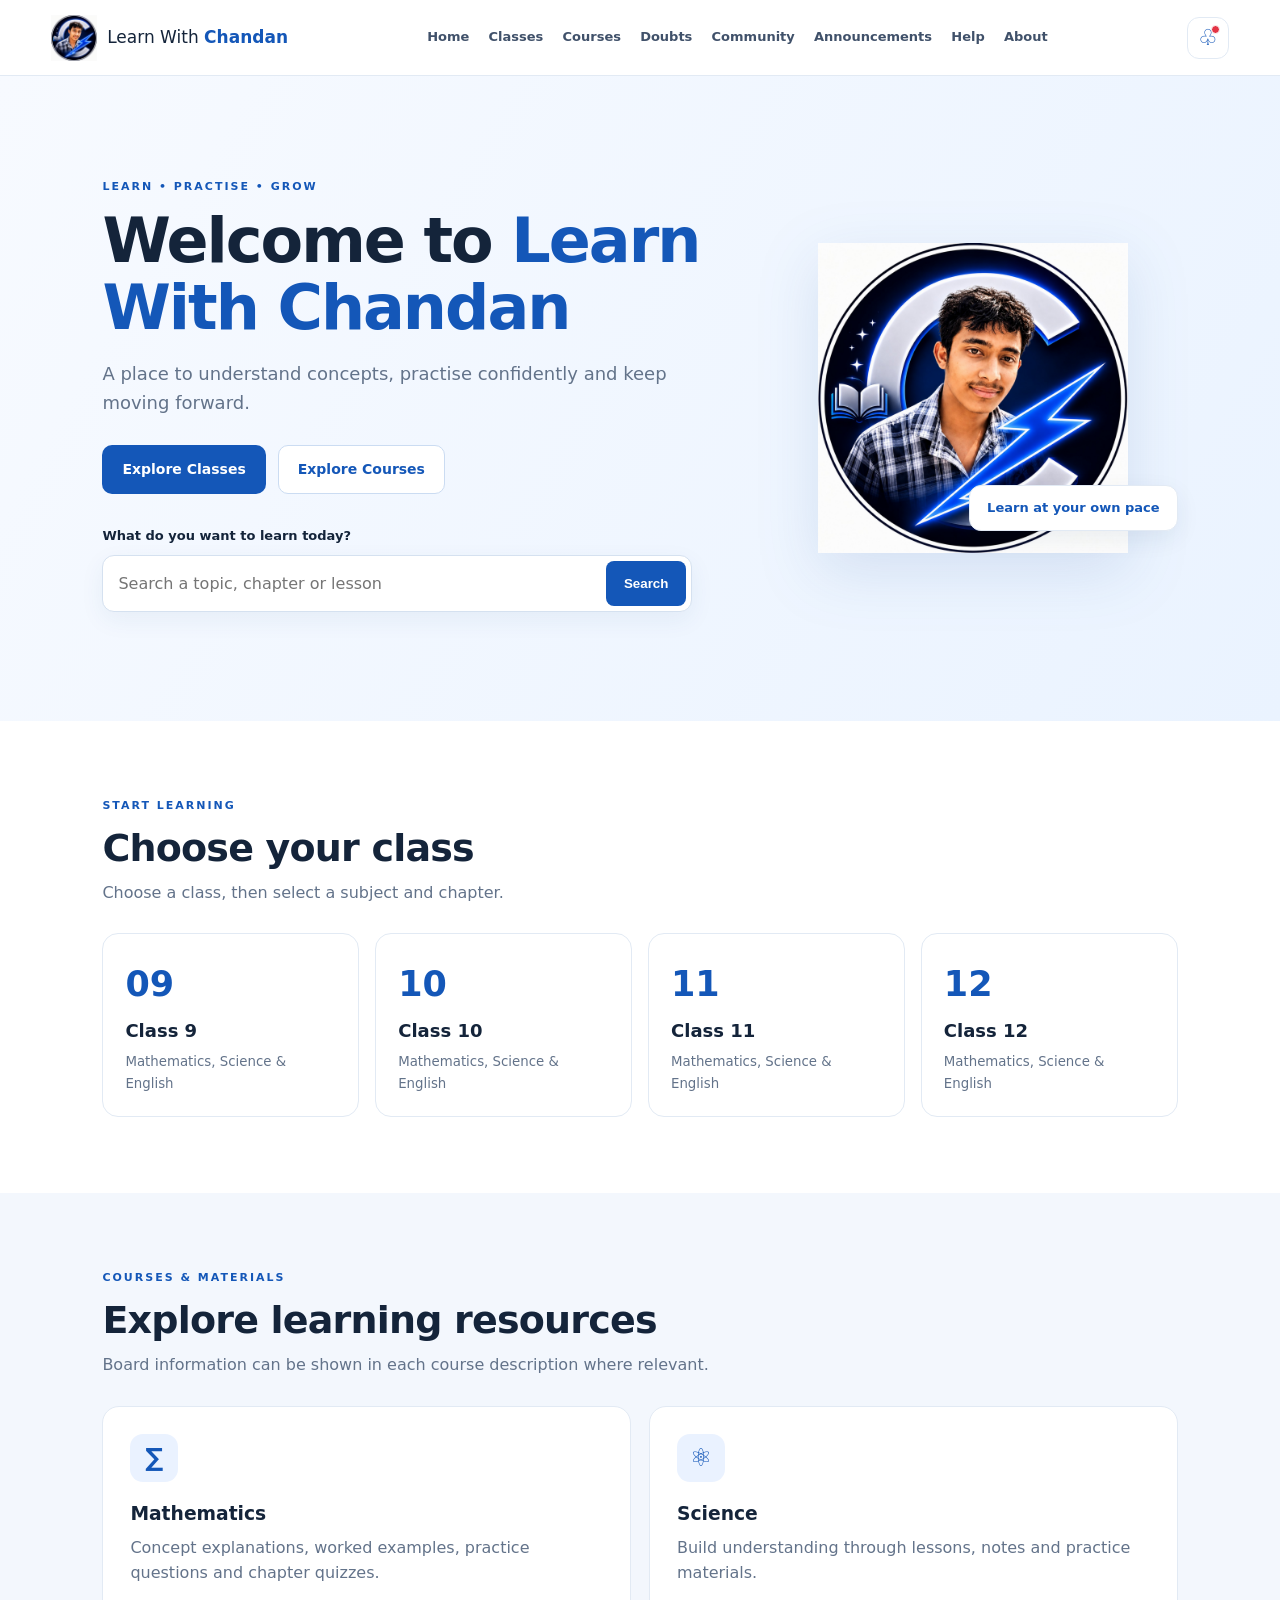
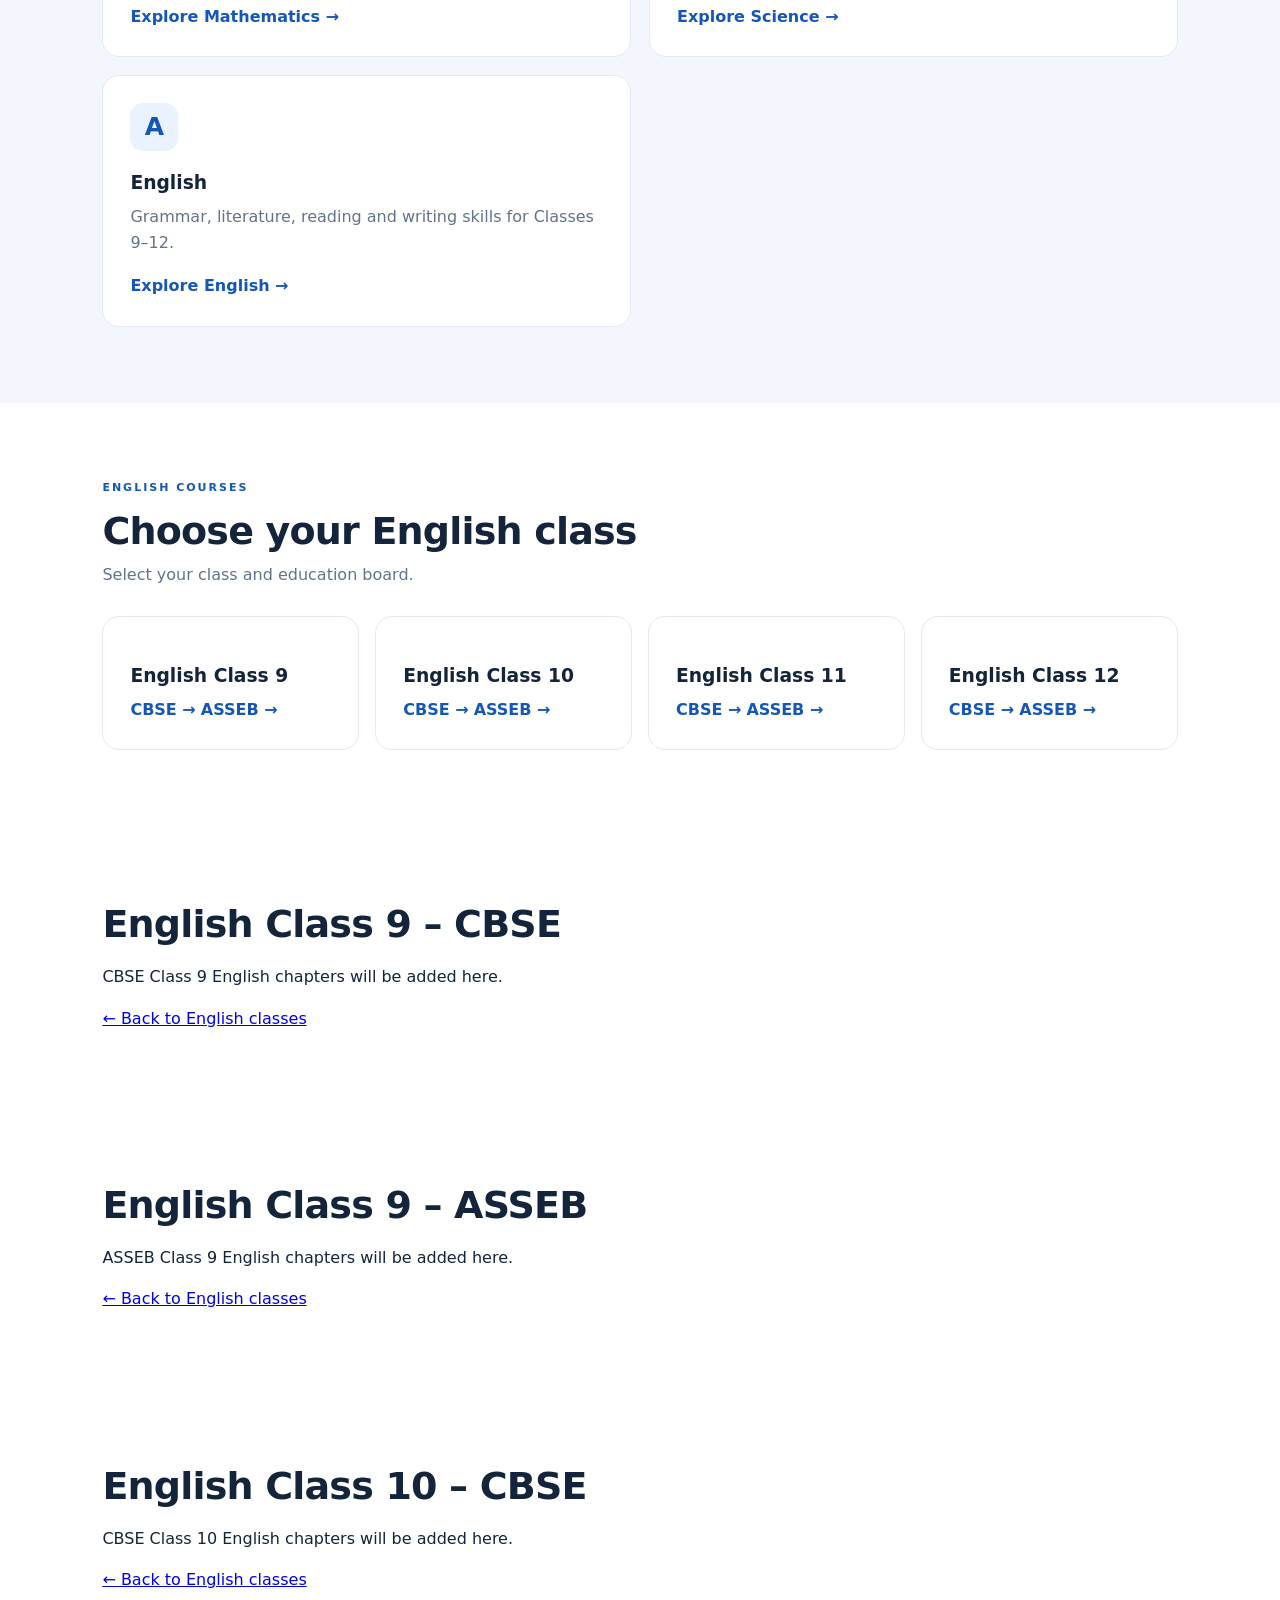
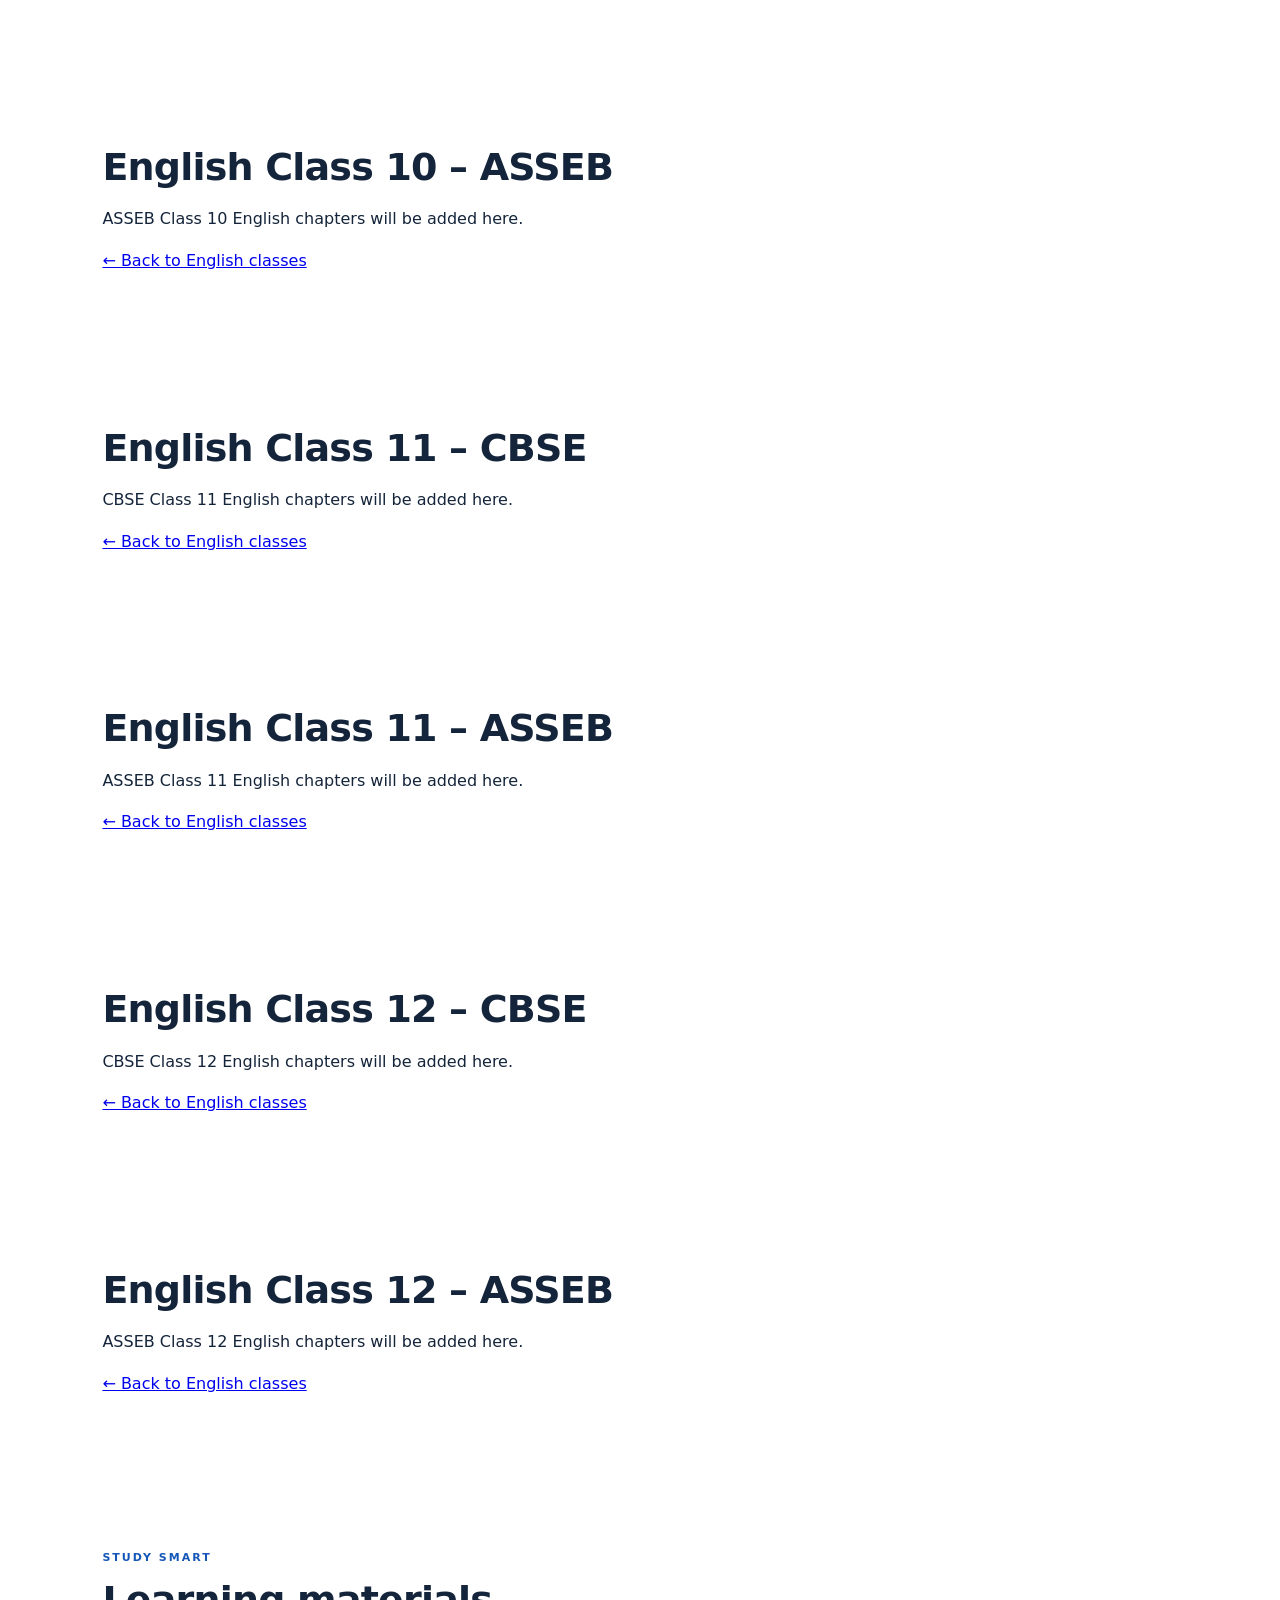
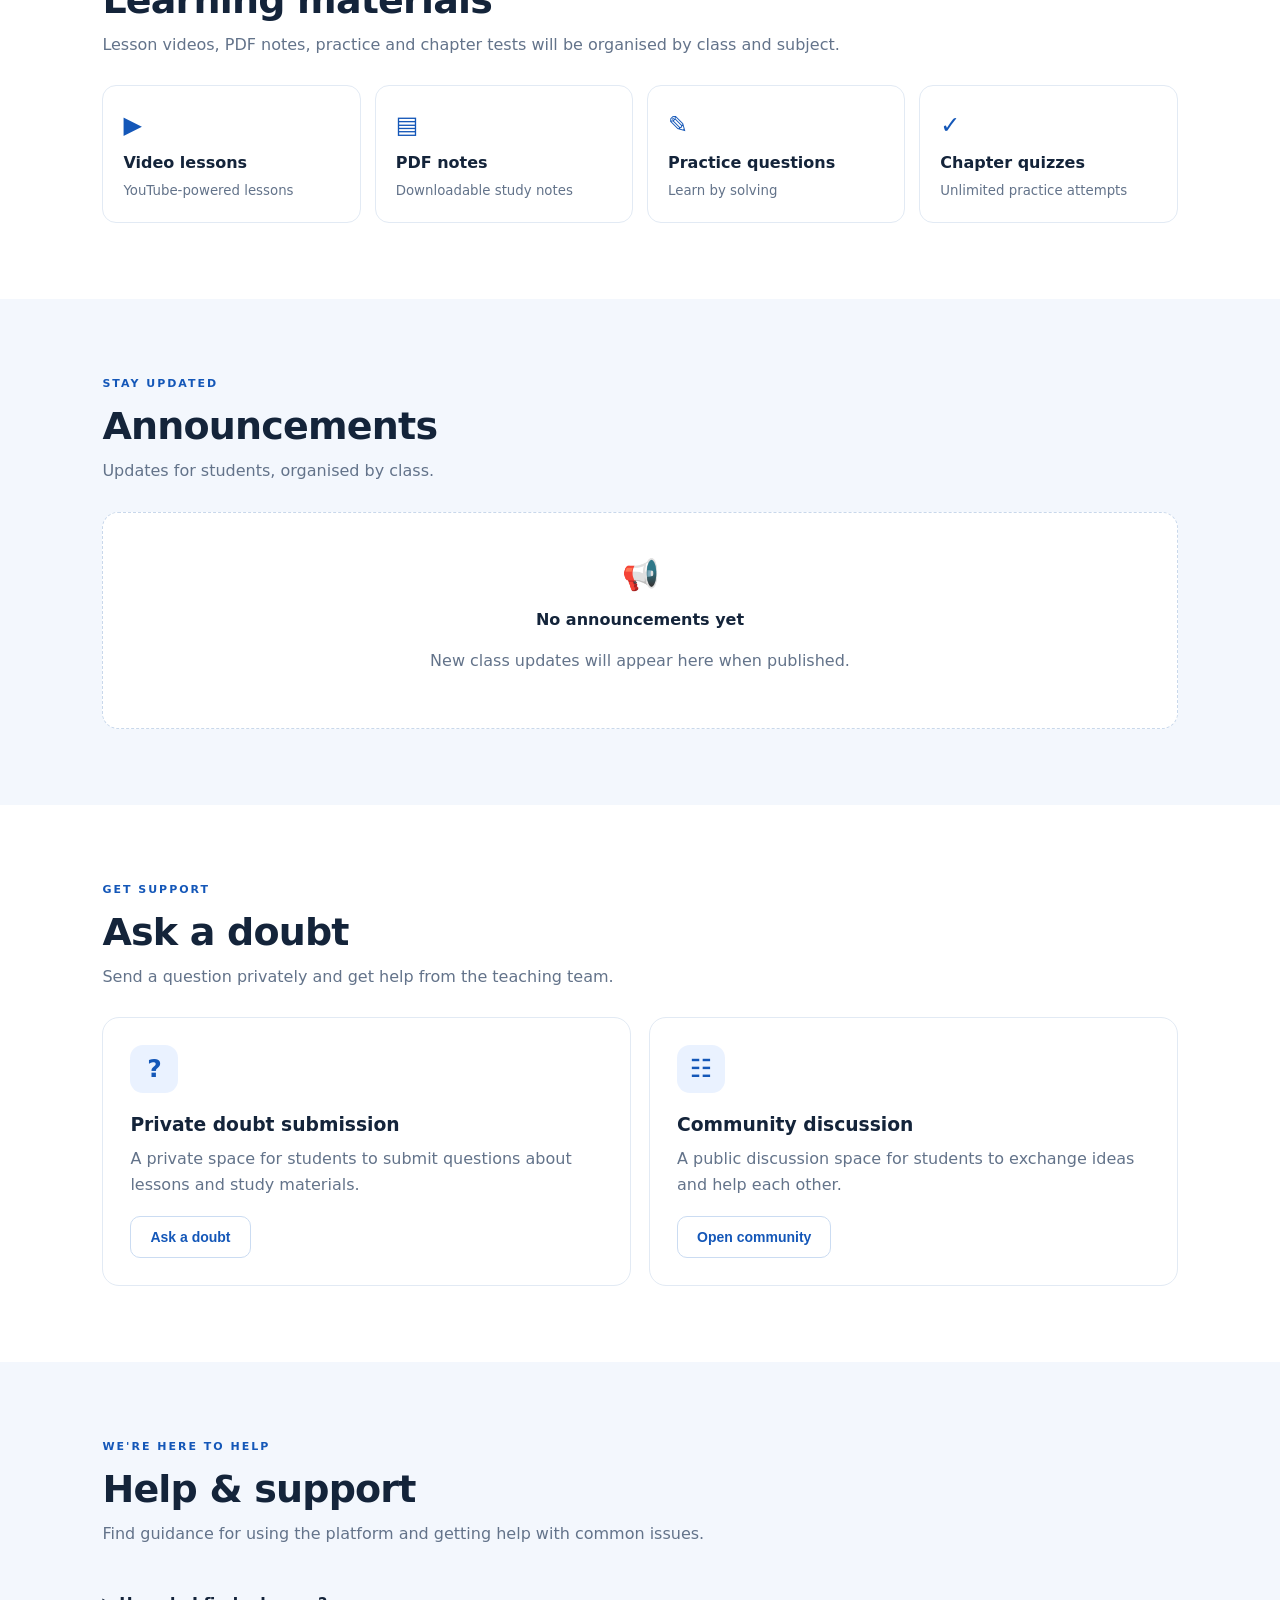
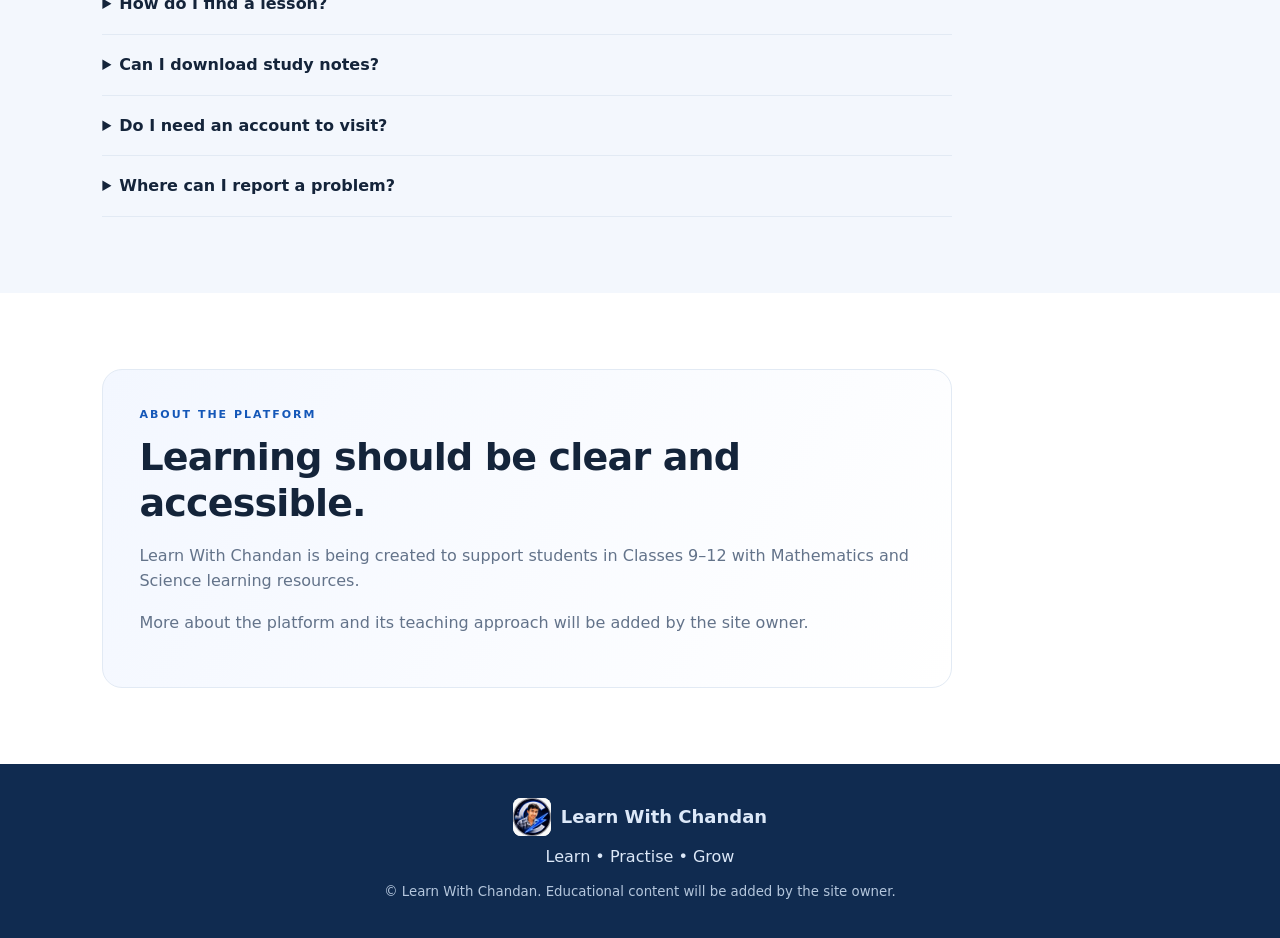
==== commit a6281029: "Add English class sections and learning materials" ====
--- a/index.html
+++ b/index.html
@@ -58,21 +58,89 @@
   </div>
 </section>
 
+
 <section class="section" id="english-classes">
-<div class="section-heading">
-<div>
-<p class="eyebrow">ENGLISH COURSES</p>
-<h2>Choose your English class</h2>
-<p>Select your class to explore English lessons.</p>
-</div>
-</div>
-<div class="class-grid">
-<a class="class-card" href="#english-9"><span>09</span><b>English Class 9</b></a>
-<a class="class-card" href="#english-10"><span>10</span><b>English Class 10</b></a>
-<a class="class-card" href="#english-11"><span>11</span><b>English Class 11</b></a>
-<a class="class-card" href="#english-12"><span>12</span><b>English Class 12</b></a>
-</div>
-</section><section class="section" id="materials">
+  <div class="section-heading">
+    <div>
+      <p class="eyebrow">ENGLISH COURSES</p>
+      <h2>Choose your English class</h2>
+      <p>Select your class and education board.</p>
+    </div>
+  </div>
+
+  <div class="class-grid">
+    <div class="feature-card">
+      <h3>English Class 9</h3>
+      <a href="#english-9-cbse">CBSE →</a>
+      <a href="#english-9-asseb">ASSEB →</a>
+    </div>
+
+    <div class="feature-card">
+      <h3>English Class 10</h3>
+      <a href="#english-10-cbse">CBSE →</a>
+      <a href="#english-10-asseb">ASSEB →</a>
+    </div>
+
+    <div class="feature-card">
+      <h3>English Class 11</h3>
+      <a href="#english-11-cbse">CBSE →</a>
+      <a href="#english-11-asseb">ASSEB →</a>
+    </div>
+
+    <div class="feature-card">
+      <h3>English Class 12</h3>
+      <a href="#english-12-cbse">CBSE →</a>
+      <a href="#english-12-asseb">ASSEB →</a>
+    </div>
+  </div>
+</section><section class="section" id="english-9-cbse">
+  <h2>English Class 9 – CBSE</h2>
+  <p>CBSE Class 9 English chapters will be added here.</p>
+  <a href="#english-classes">← Back to English classes</a>
+</section>
+
+<section class="section" id="english-9-asseb">
+  <h2>English Class 9 – ASSEB</h2>
+  <p>ASSEB Class 9 English chapters will be added here.</p>
+  <a href="#english-classes">← Back to English classes</a>
+</section>
+
+<section class="section" id="english-10-cbse">
+  <h2>English Class 10 – CBSE</h2>
+  <p>CBSE Class 10 English chapters will be added here.</p>
+  <a href="#english-classes">← Back to English classes</a>
+</section>
+
+<section class="section" id="english-10-asseb">
+  <h2>English Class 10 – ASSEB</h2>
+  <p>ASSEB Class 10 English chapters will be added here.</p>
+  <a href="#english-classes">← Back to English classes</a>
+</section>
+
+<section class="section" id="english-11-cbse">
+  <h2>English Class 11 – CBSE</h2>
+  <p>CBSE Class 11 English chapters will be added here.</p>
+  <a href="#english-classes">← Back to English classes</a>
+</section>
+
+<section class="section" id="english-11-asseb">
+  <h2>English Class 11 – ASSEB</h2>
+  <p>ASSEB Class 11 English chapters will be added here.</p>
+  <a href="#english-classes">← Back to English classes</a>
+</section>
+
+<section class="section" id="english-12-cbse">
+  <h2>English Class 12 – CBSE</h2>
+  <p>CBSE Class 12 English chapters will be added here.</p>
+  <a href="#english-classes">← Back to English classes</a>
+</section>
+
+<section class="section" id="english-12-asseb">
+  <h2>English Class 12 – ASSEB</h2>
+  <p>ASSEB Class 12 English chapters will be added here.</p>
+  <a href="#english-classes">← Back to English classes</a>
+</section>
+  <section class="section" id="materials">
   <div class="section-heading"><div><p class="eyebrow">STUDY SMART</p><h2>Learning materials</h2><p>Lesson videos, PDF notes, practice and chapter tests will be organised by class and subject.</p></div></div>
   <div class="resource-grid">
     <div class="resource"><span>▶</span><b>Video lessons</b><small>YouTube-powered lessons</small></div>
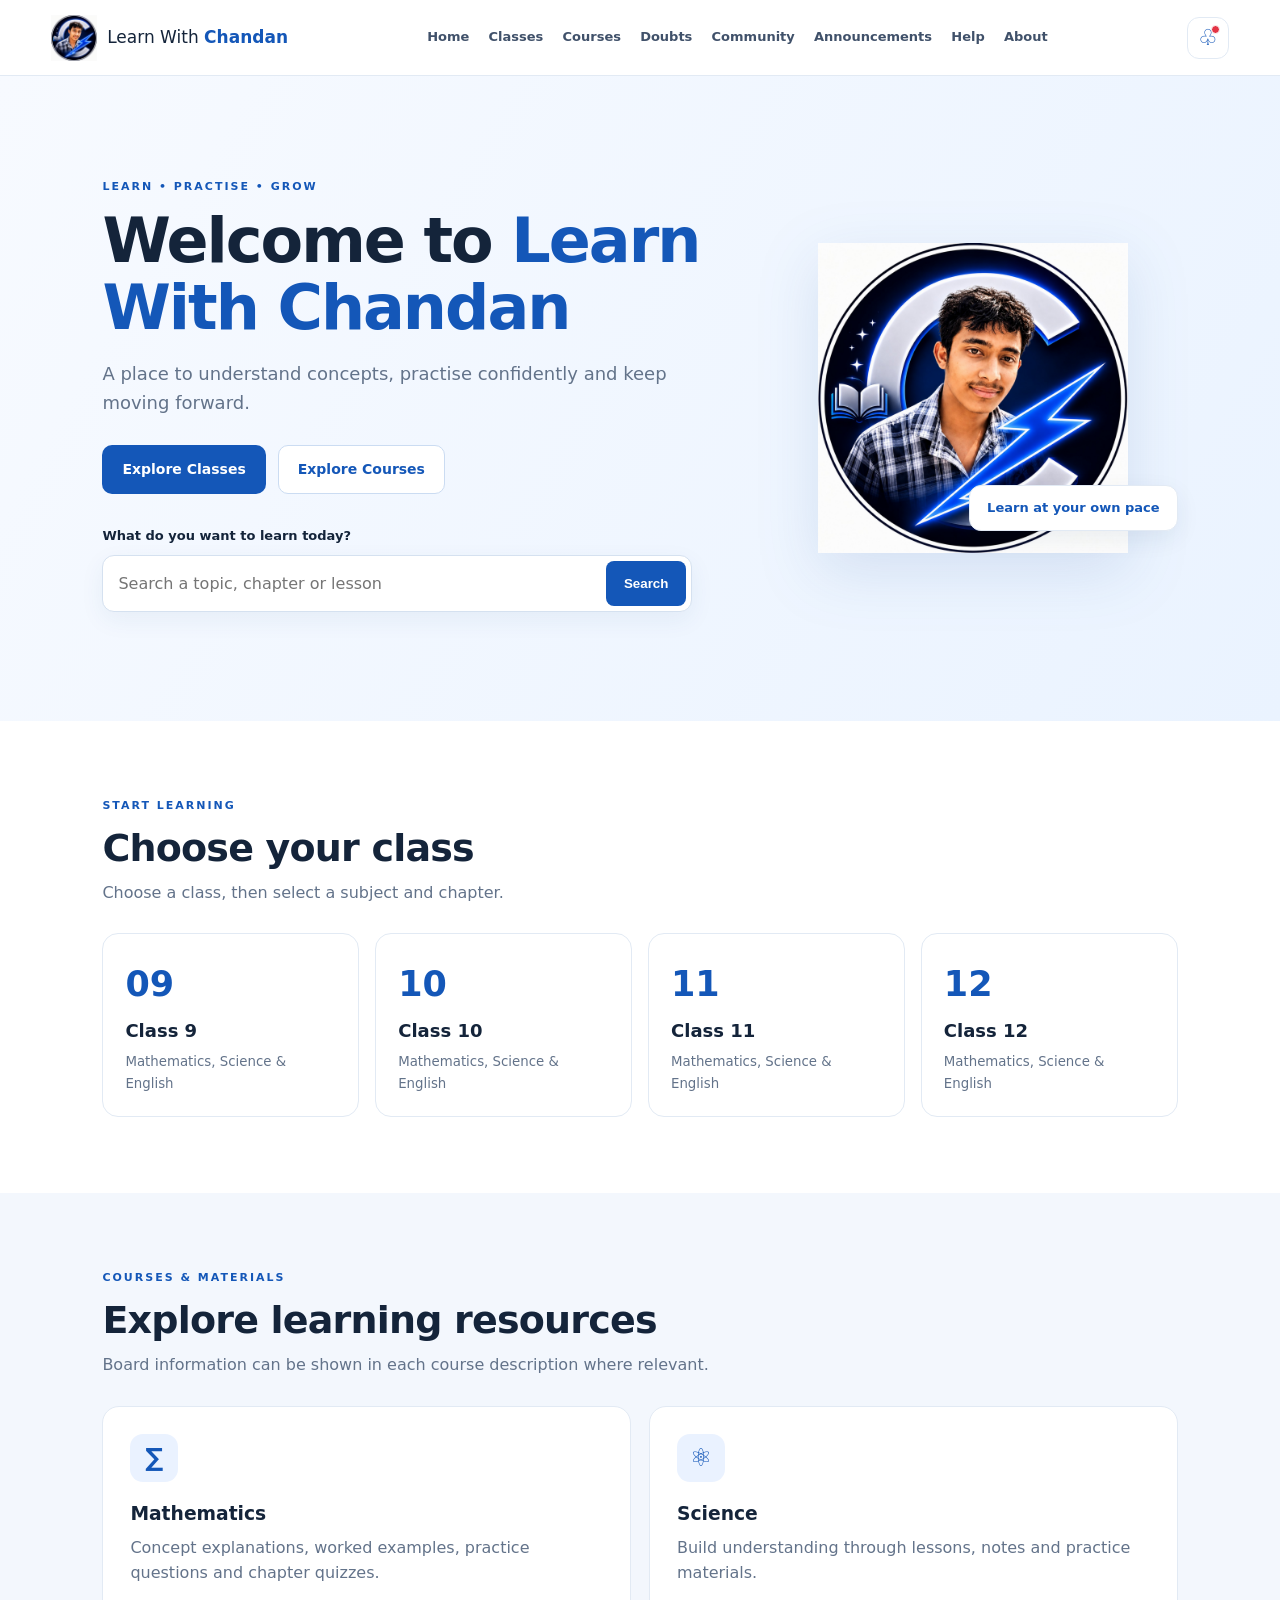
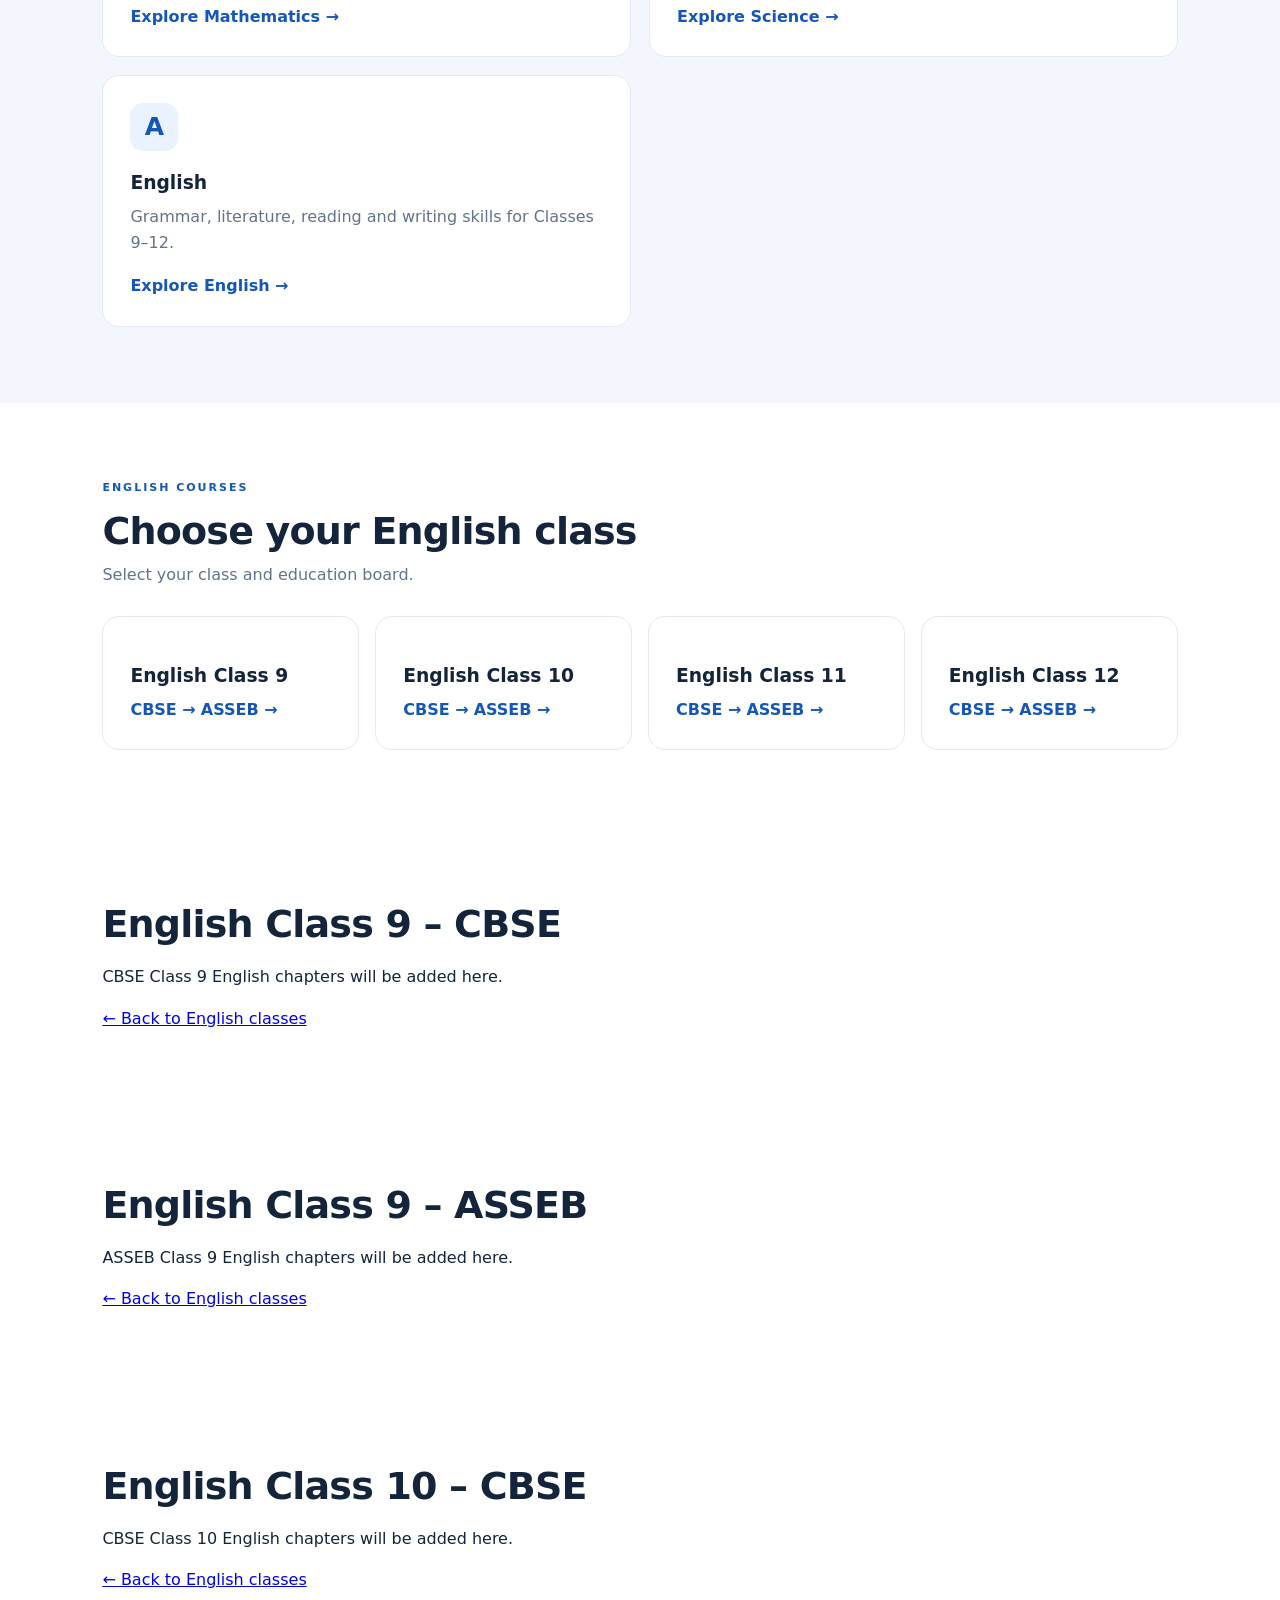
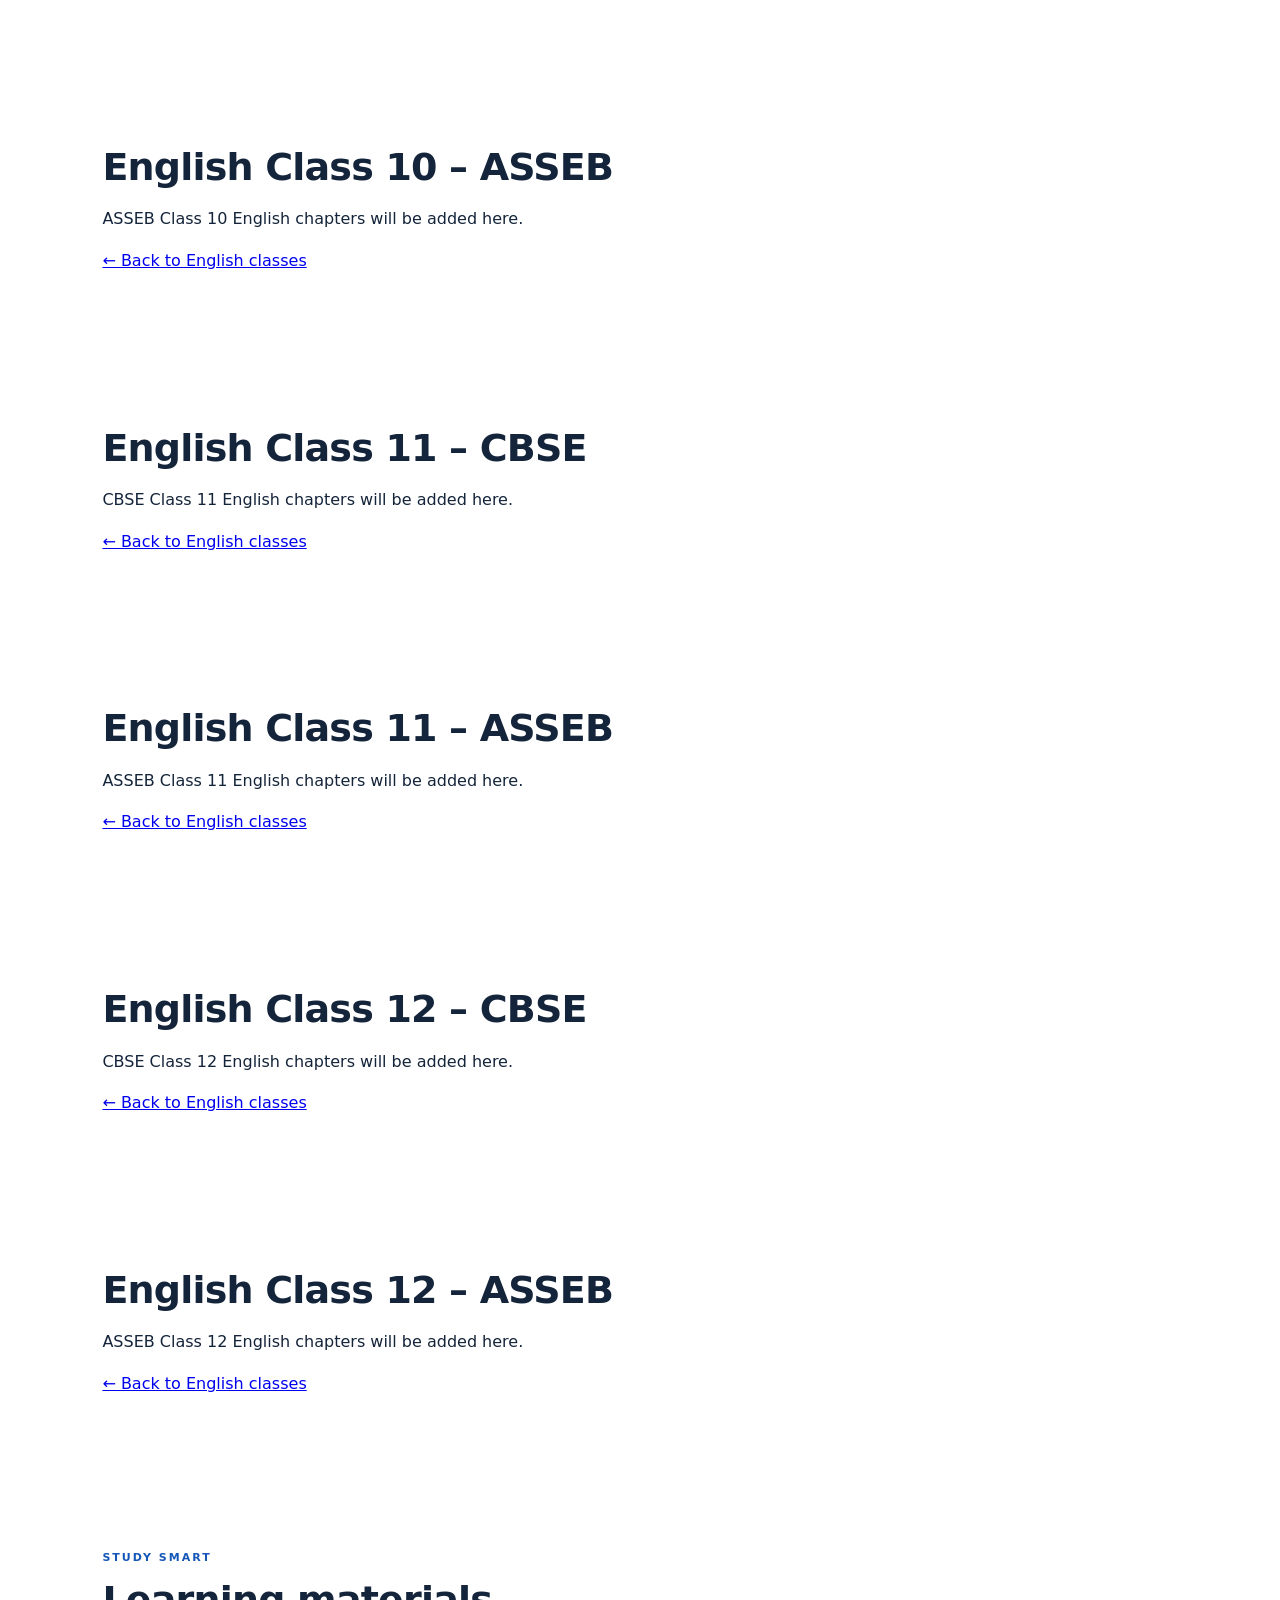
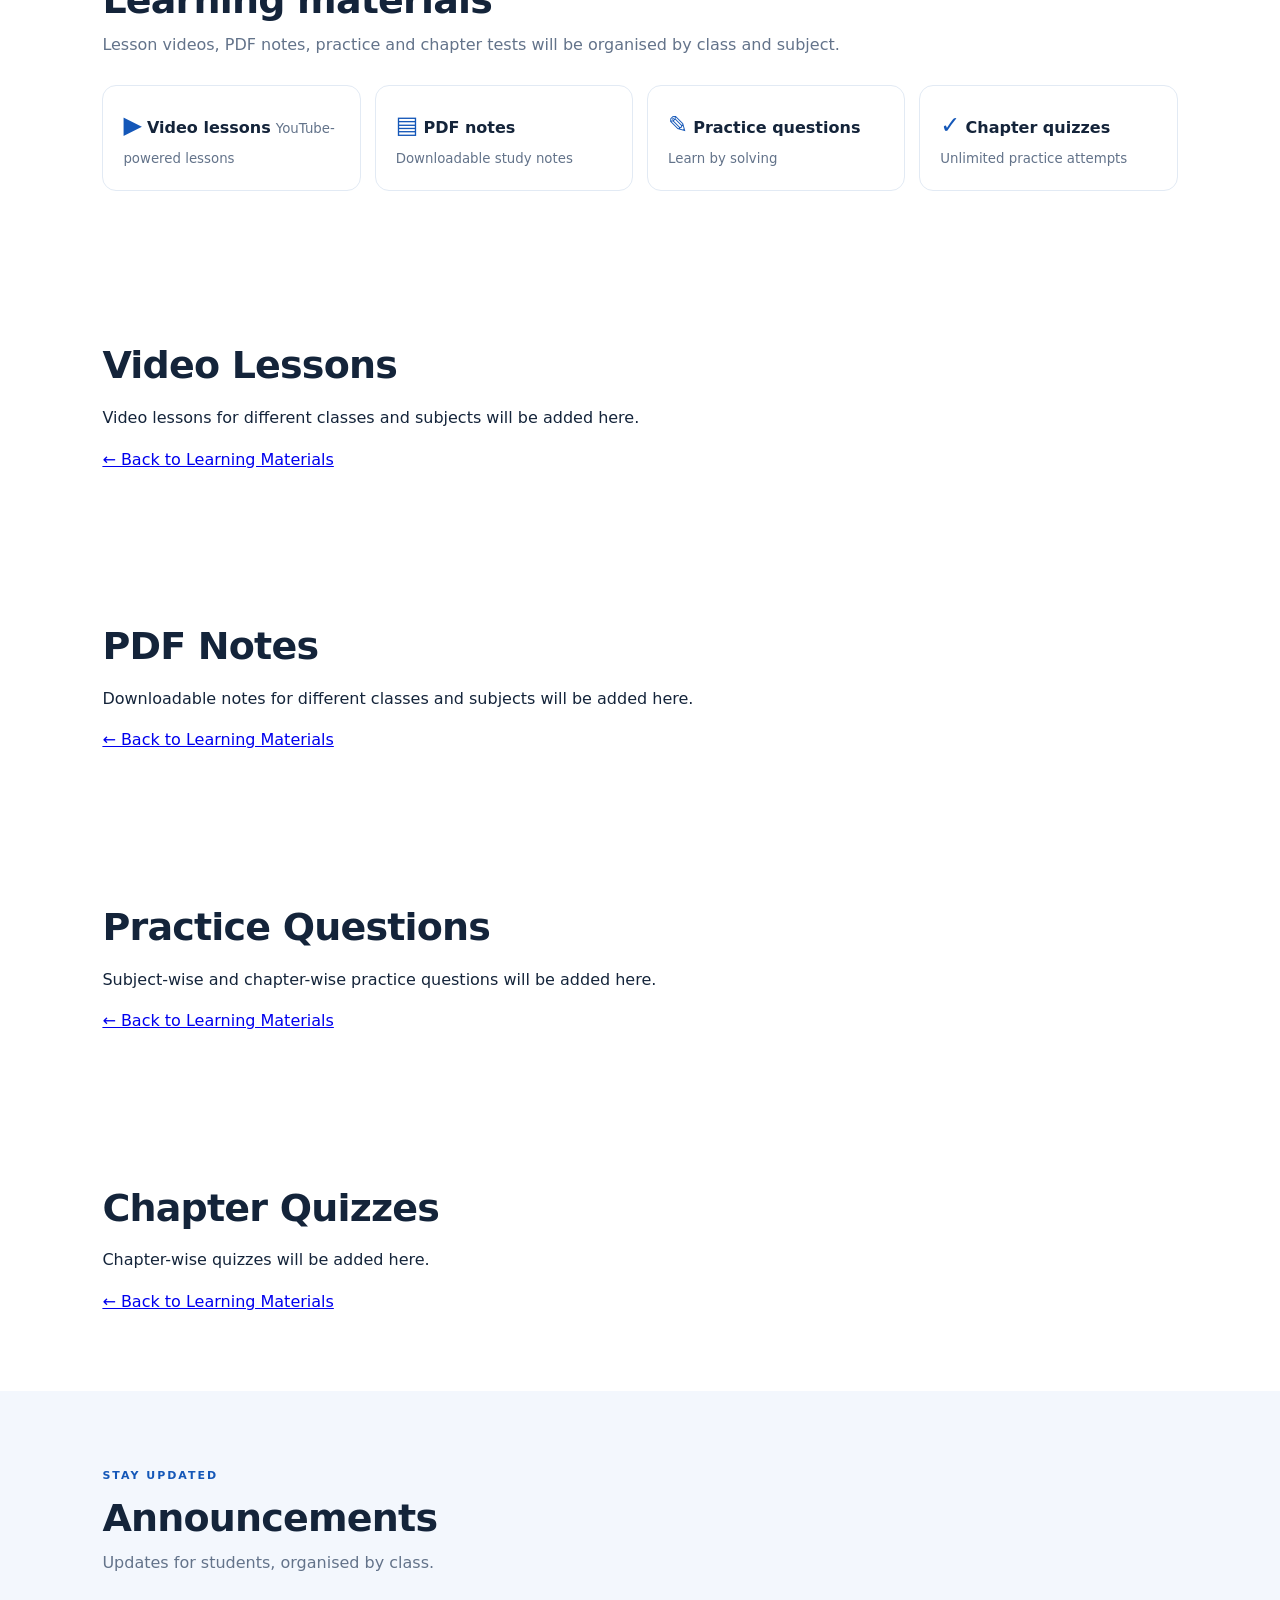
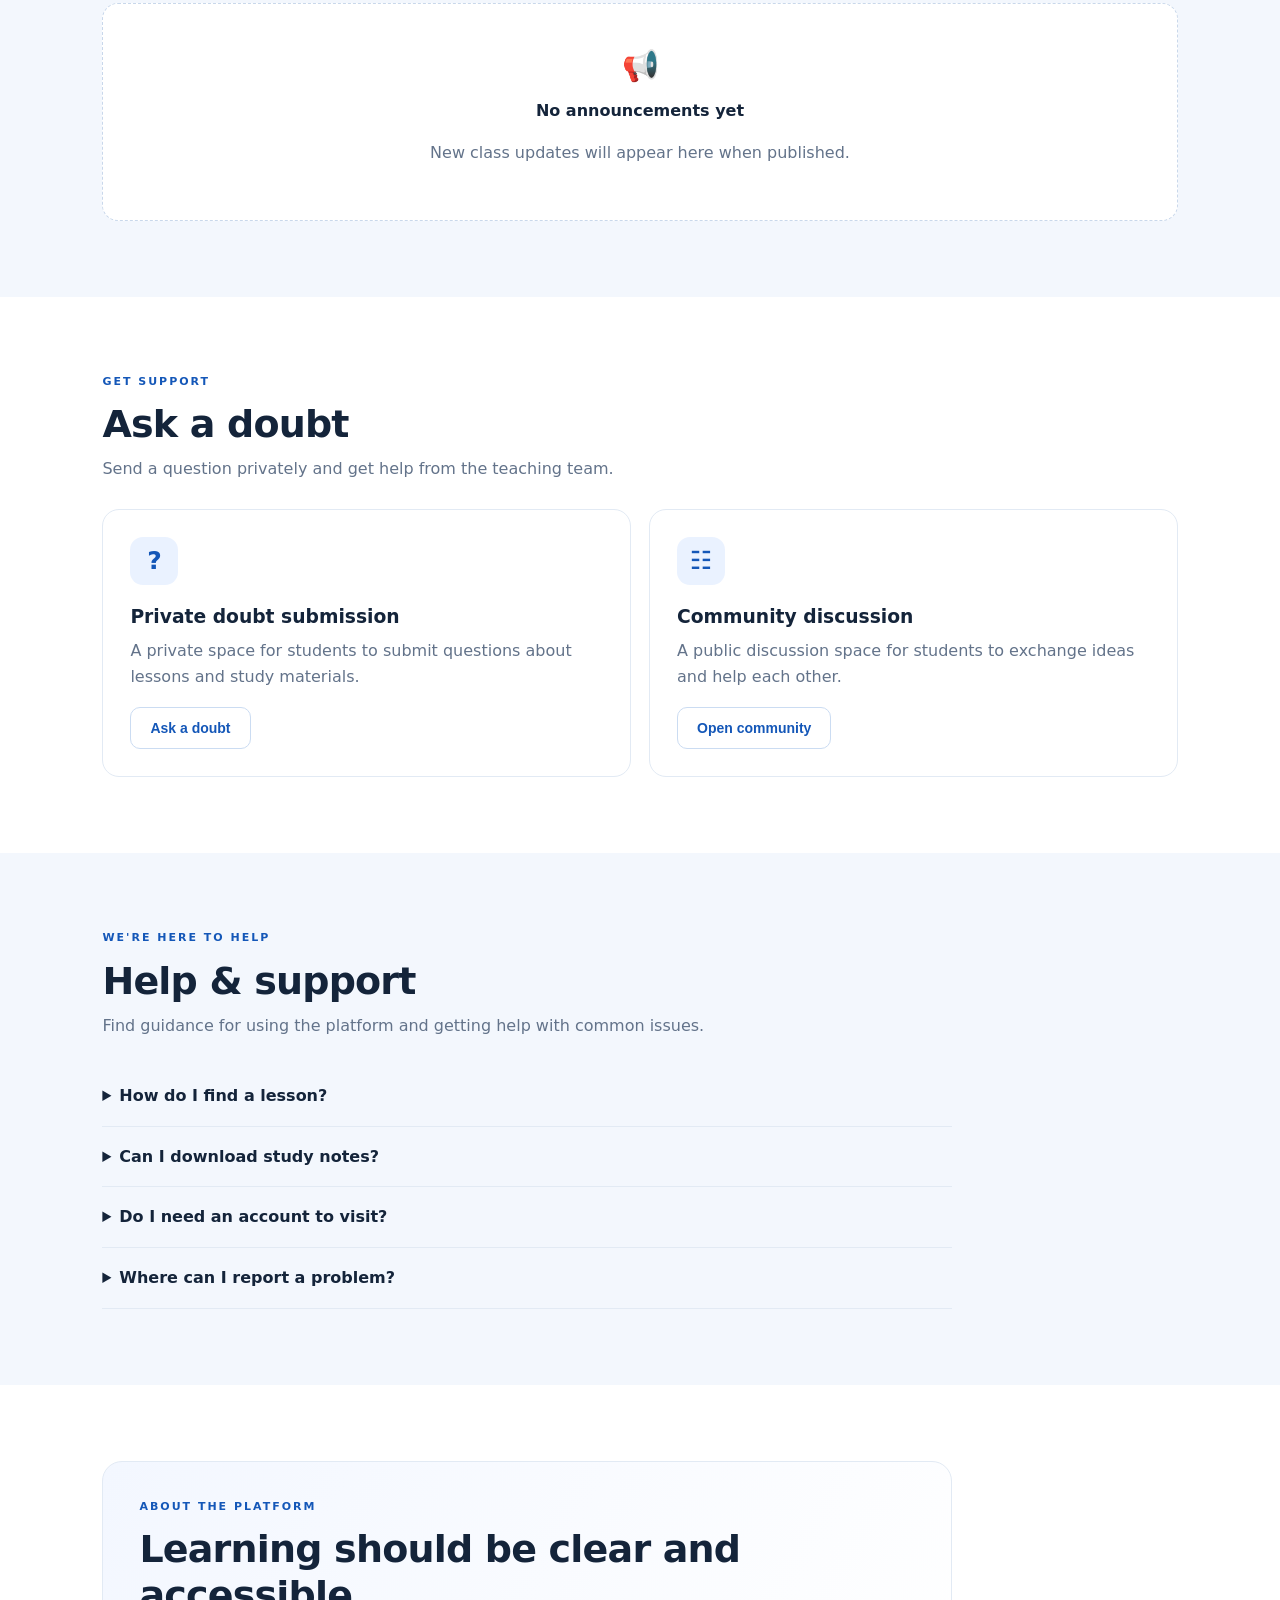
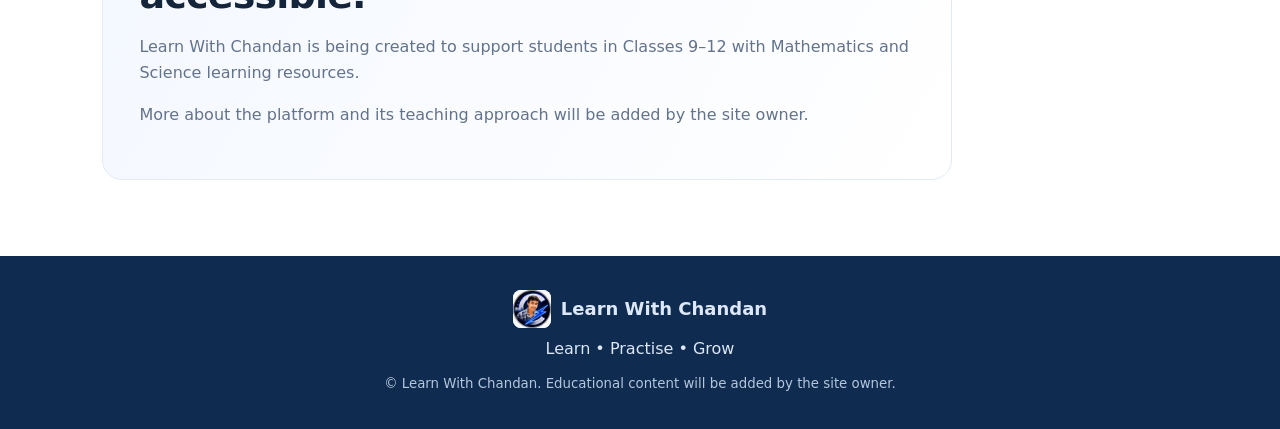
==== commit 47d5d594: "Add learning materials and resources sections Added sections for video lessons, PDF notes, practice " ====
--- a/index.html
+++ b/index.html
@@ -142,14 +142,55 @@
 </section>
   <section class="section" id="materials">
   <div class="section-heading"><div><p class="eyebrow">STUDY SMART</p><h2>Learning materials</h2><p>Lesson videos, PDF notes, practice and chapter tests will be organised by class and subject.</p></div></div>
-  <div class="resource-grid">
-    <div class="resource"><span>▶</span><b>Video lessons</b><small>YouTube-powered lessons</small></div>
-    <div class="resource"><span>▤</span><b>PDF notes</b><small>Downloadable study notes</small></div>
-    <div class="resource"><span>✎</span><b>Practice questions</b><small>Learn by solving</small></div>
-    <div class="resource"><span>✓</span><b>Chapter quizzes</b><small>Unlimited practice attempts</small></div>
-  </div>
-</section>
-
+  <div class="resource-grid"> <a class="resource" href="#video-lessons" style="display:block;text-decoration:none;color:inherit;">
+  <span>▶</span>
+  <b>Video lessons</b>
+  <small>YouTube-powered lessons</small>
+</a>
+
+<a class="resource" href="#pdf-notes" style="display:block;text-decoration:none;color:inherit;">
+  <span>▤</span>
+  <b>PDF notes</b>
+  <small>Downloadable study notes</small>
+</a>
+
+<a class="resource" href="#practice-questions" style="display:block;text-decoration:none;color:inherit;">
+  <span>✎</span>
+  <b>Practice questions</b>
+  <small>Learn by solving</small>
+</a>
+
+<a class="resource" href="#chapter-quizzes" style="display:block;text-decoration:none;color:inherit;">
+  <span>✓</span>
+  <b>Chapter quizzes</b>
+  <small>Unlimited practice attempts</small>
+</a>
+    
+  </div>
+</section>
+<section class="section" id="video-lessons">
+  <h2>Video Lessons</h2>
+  <p>Video lessons for different classes and subjects will be added here.</p>
+  <a href="#materials">← Back to Learning Materials</a>
+</section>
+
+<section class="section" id="pdf-notes">
+  <h2>PDF Notes</h2>
+  <p>Downloadable notes for different classes and subjects will be added here.</p>
+  <a href="#materials">← Back to Learning Materials</a>
+</section>
+
+<section class="section" id="practice-questions">
+  <h2>Practice Questions</h2>
+  <p>Subject-wise and chapter-wise practice questions will be added here.</p>
+  <a href="#materials">← Back to Learning Materials</a>
+</section>
+
+<section class="section" id="chapter-quizzes">
+  <h2>Chapter Quizzes</h2>
+  <p>Chapter-wise quizzes will be added here.</p>
+  <a href="#materials">← Back to Learning Materials</a>
+</section>
 <section class="section pale" id="announcements">
   <div class="section-heading"><div><p class="eyebrow">STAY UPDATED</p><h2>Announcements</h2><p>Updates for students, organised by class.</p></div></div>
   <div class="empty-state"><span>📢</span><b>No announcements yet</b><p>New class updates will appear here when published.</p></div>
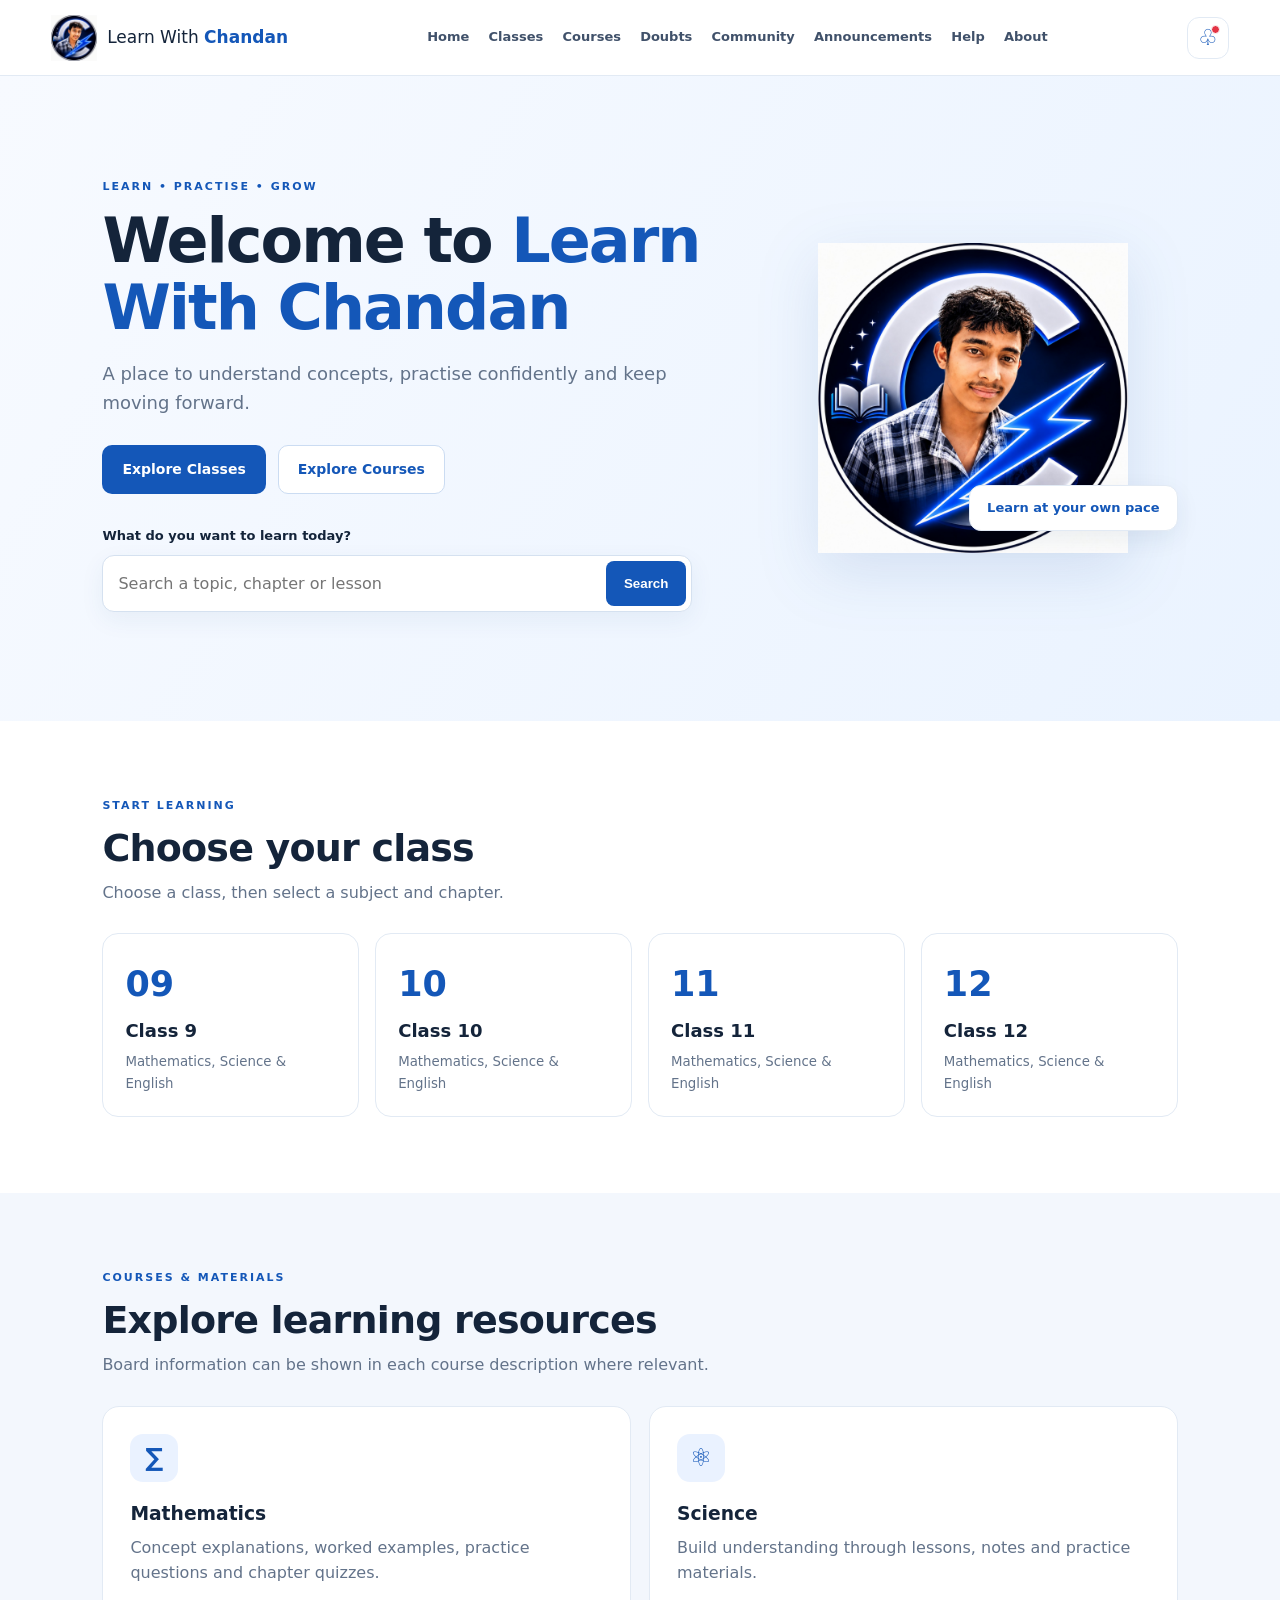
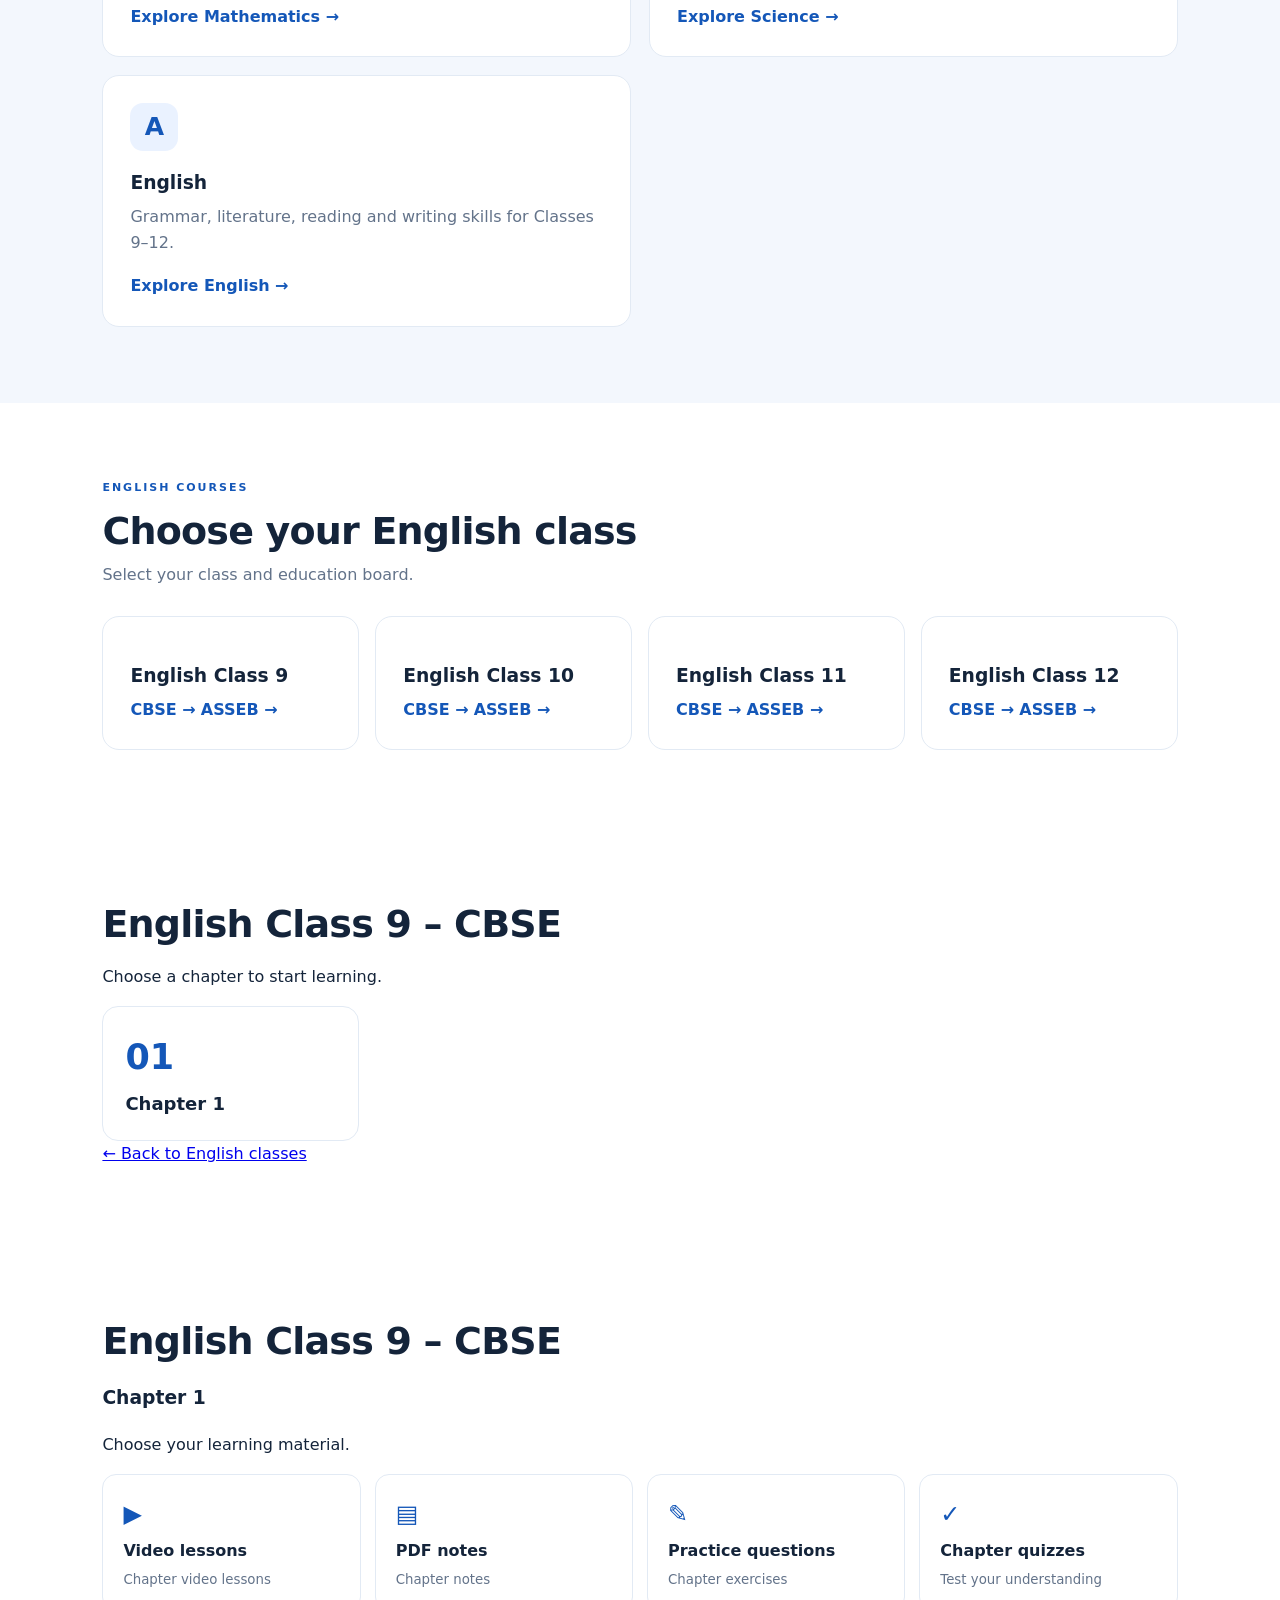
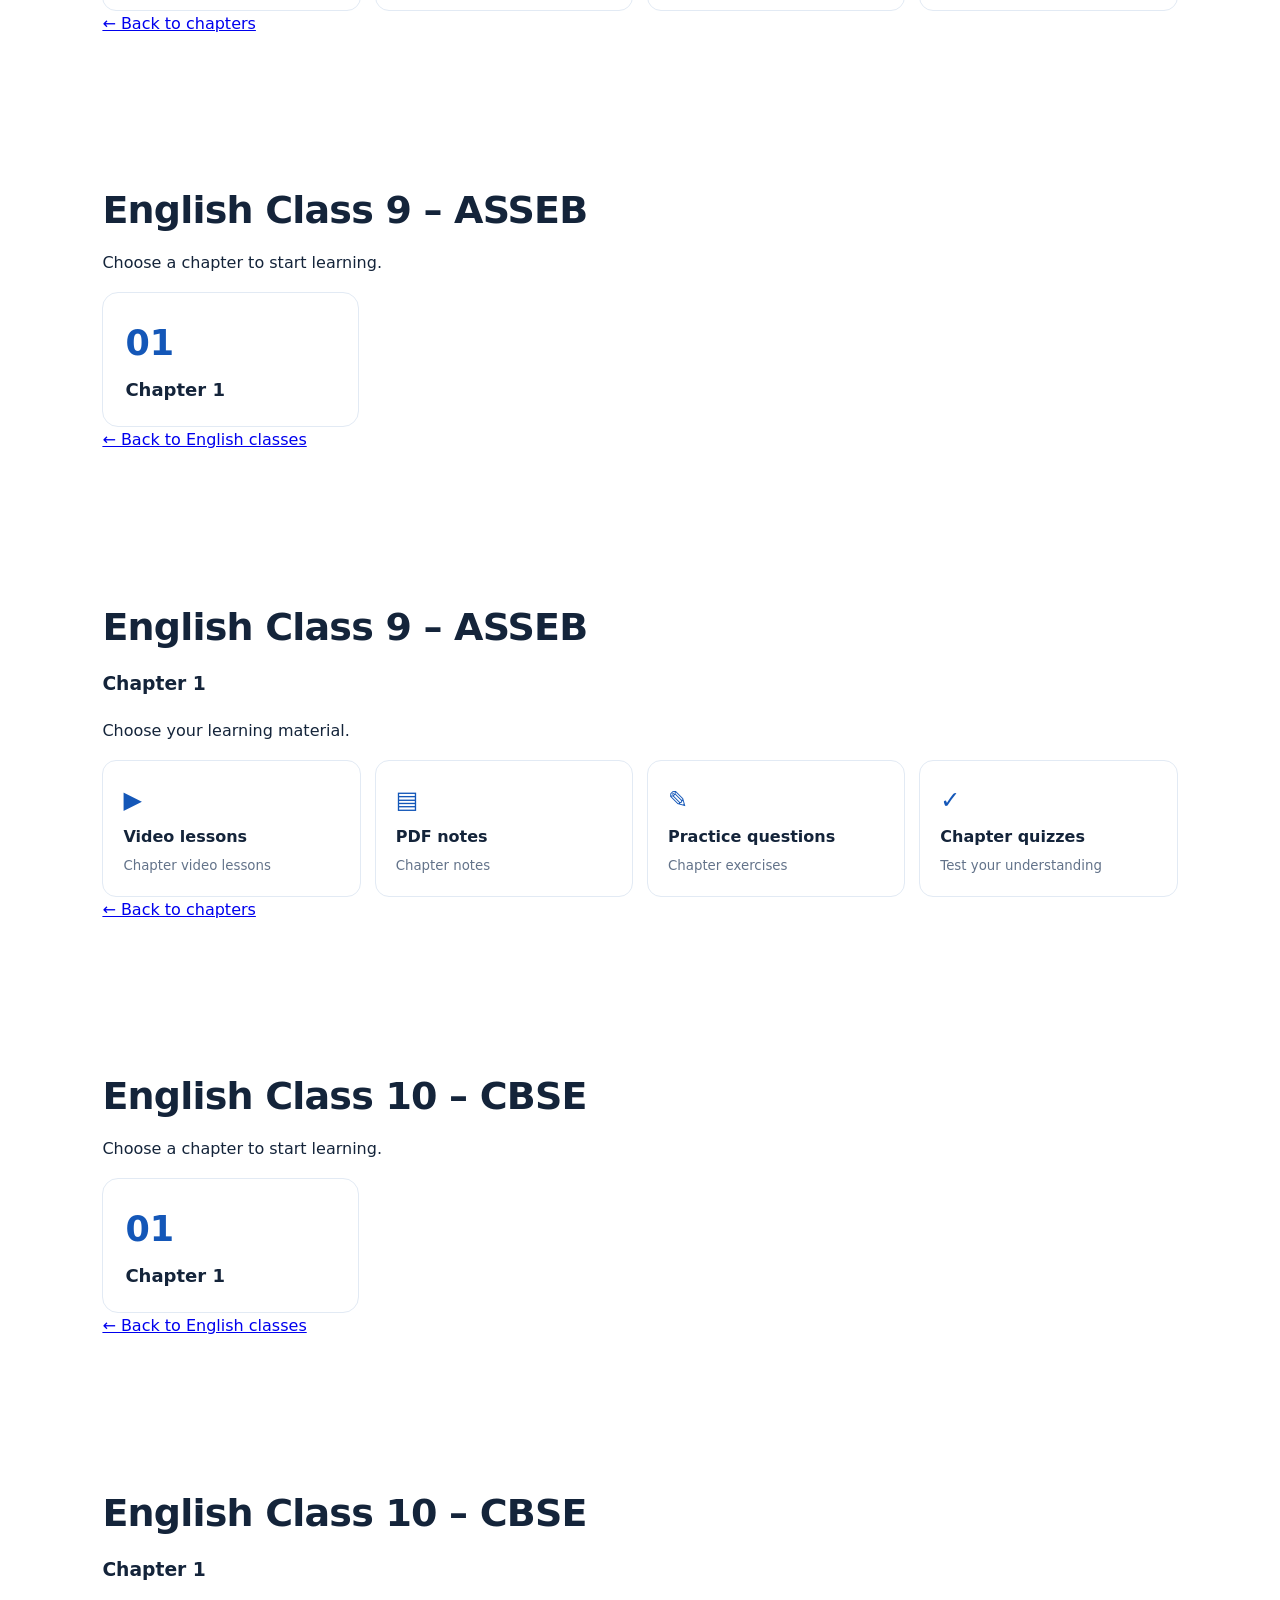
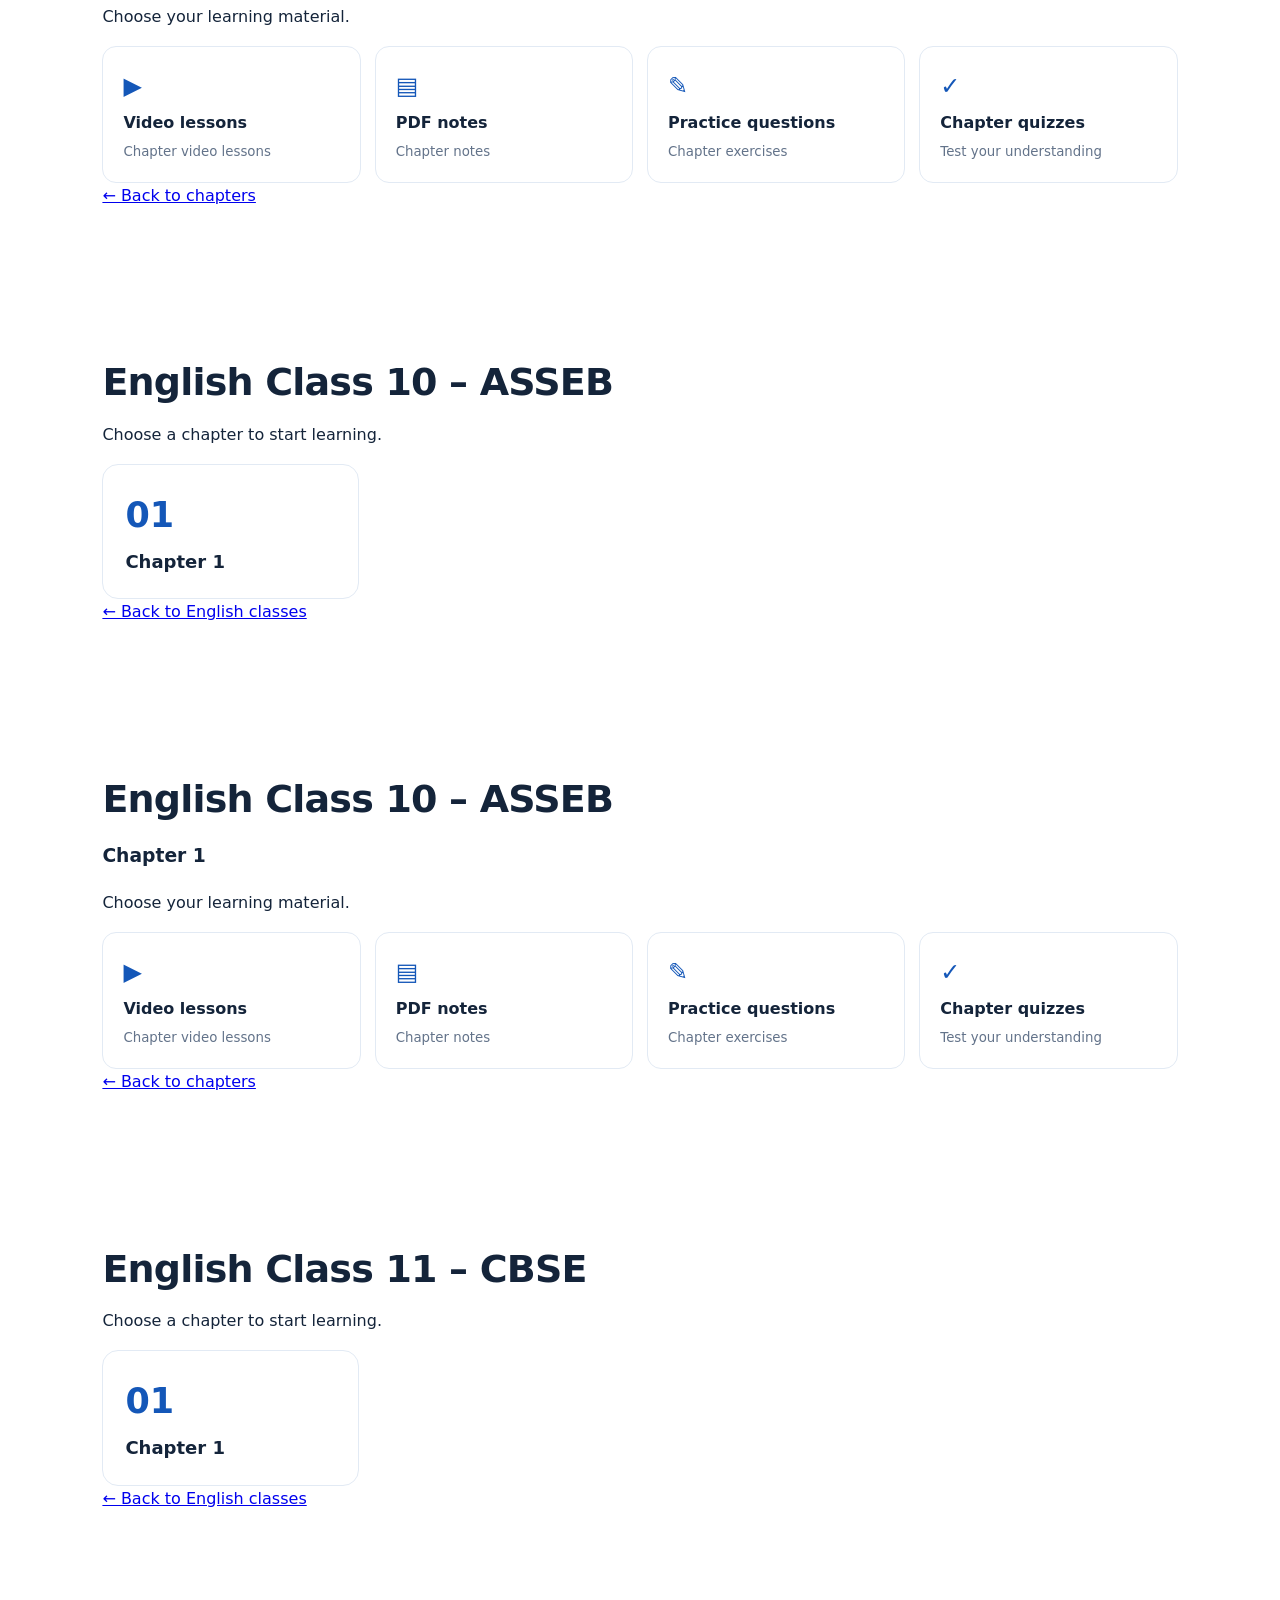
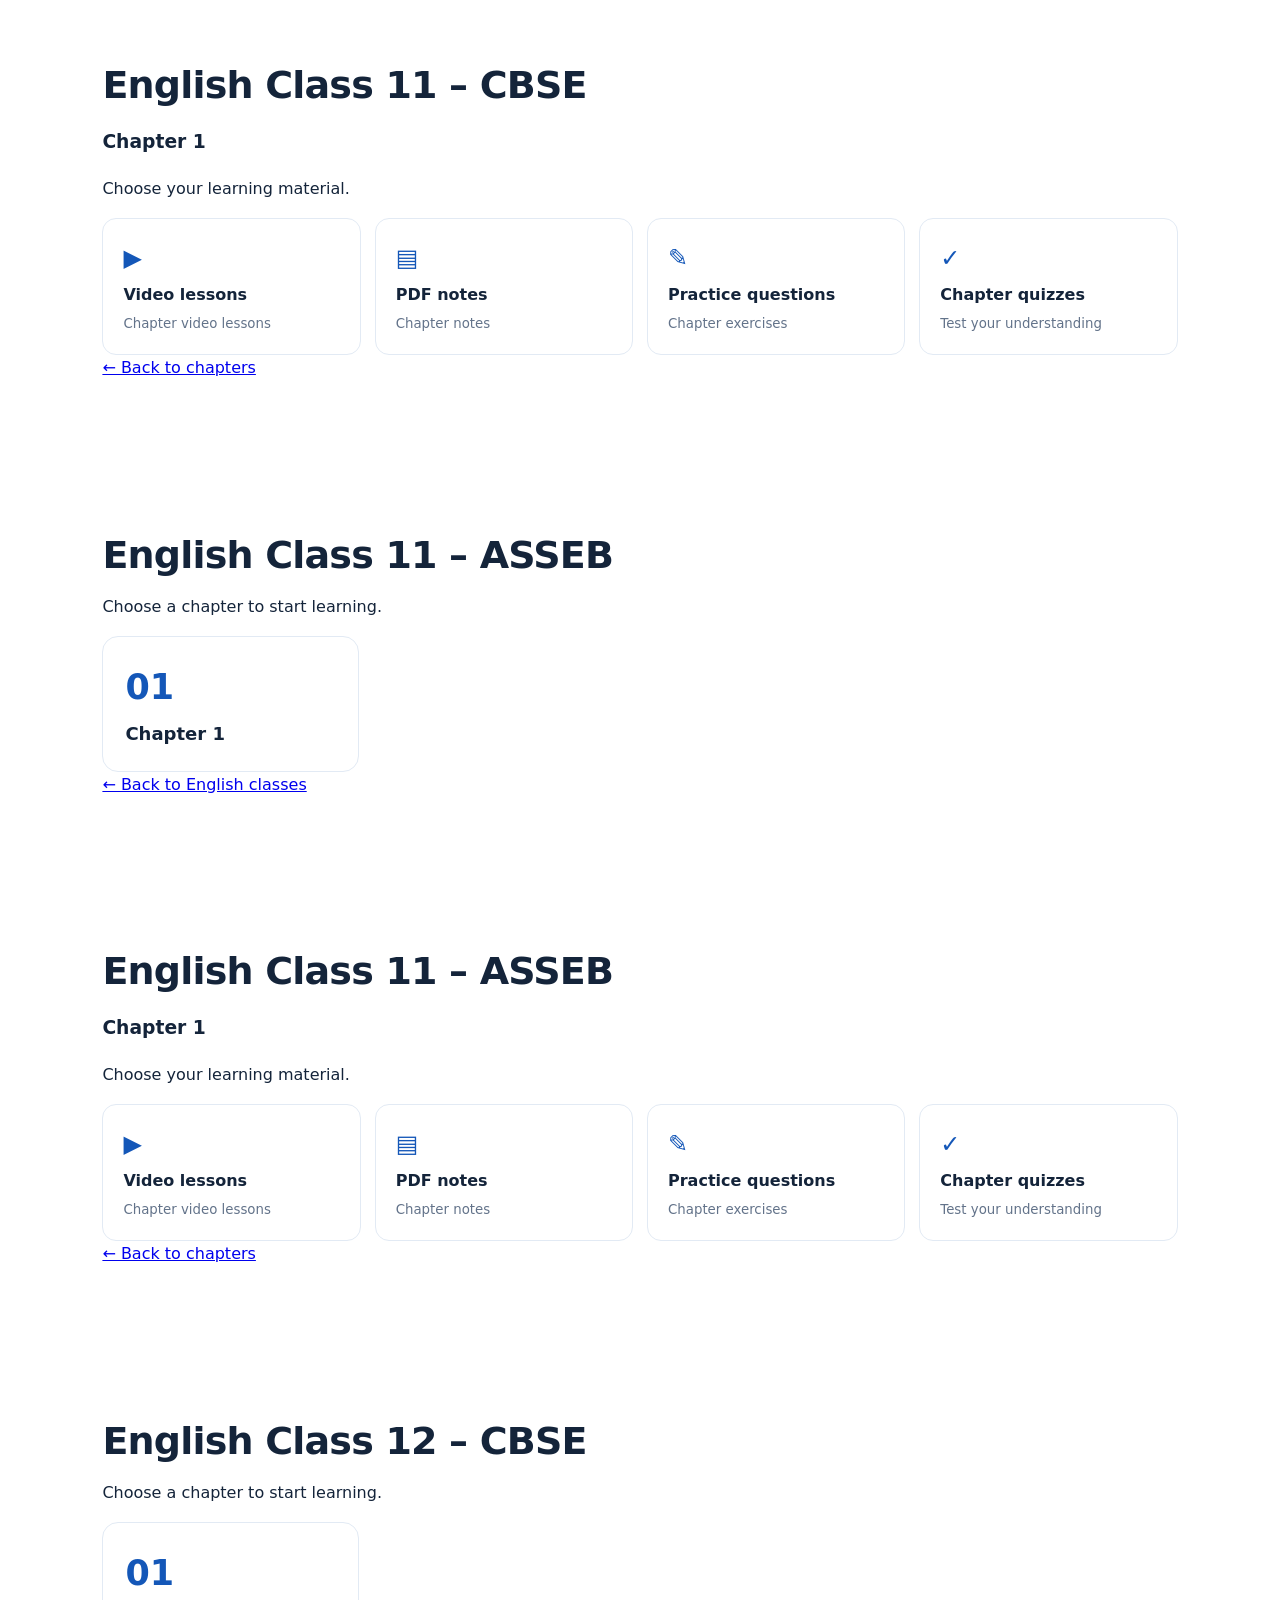
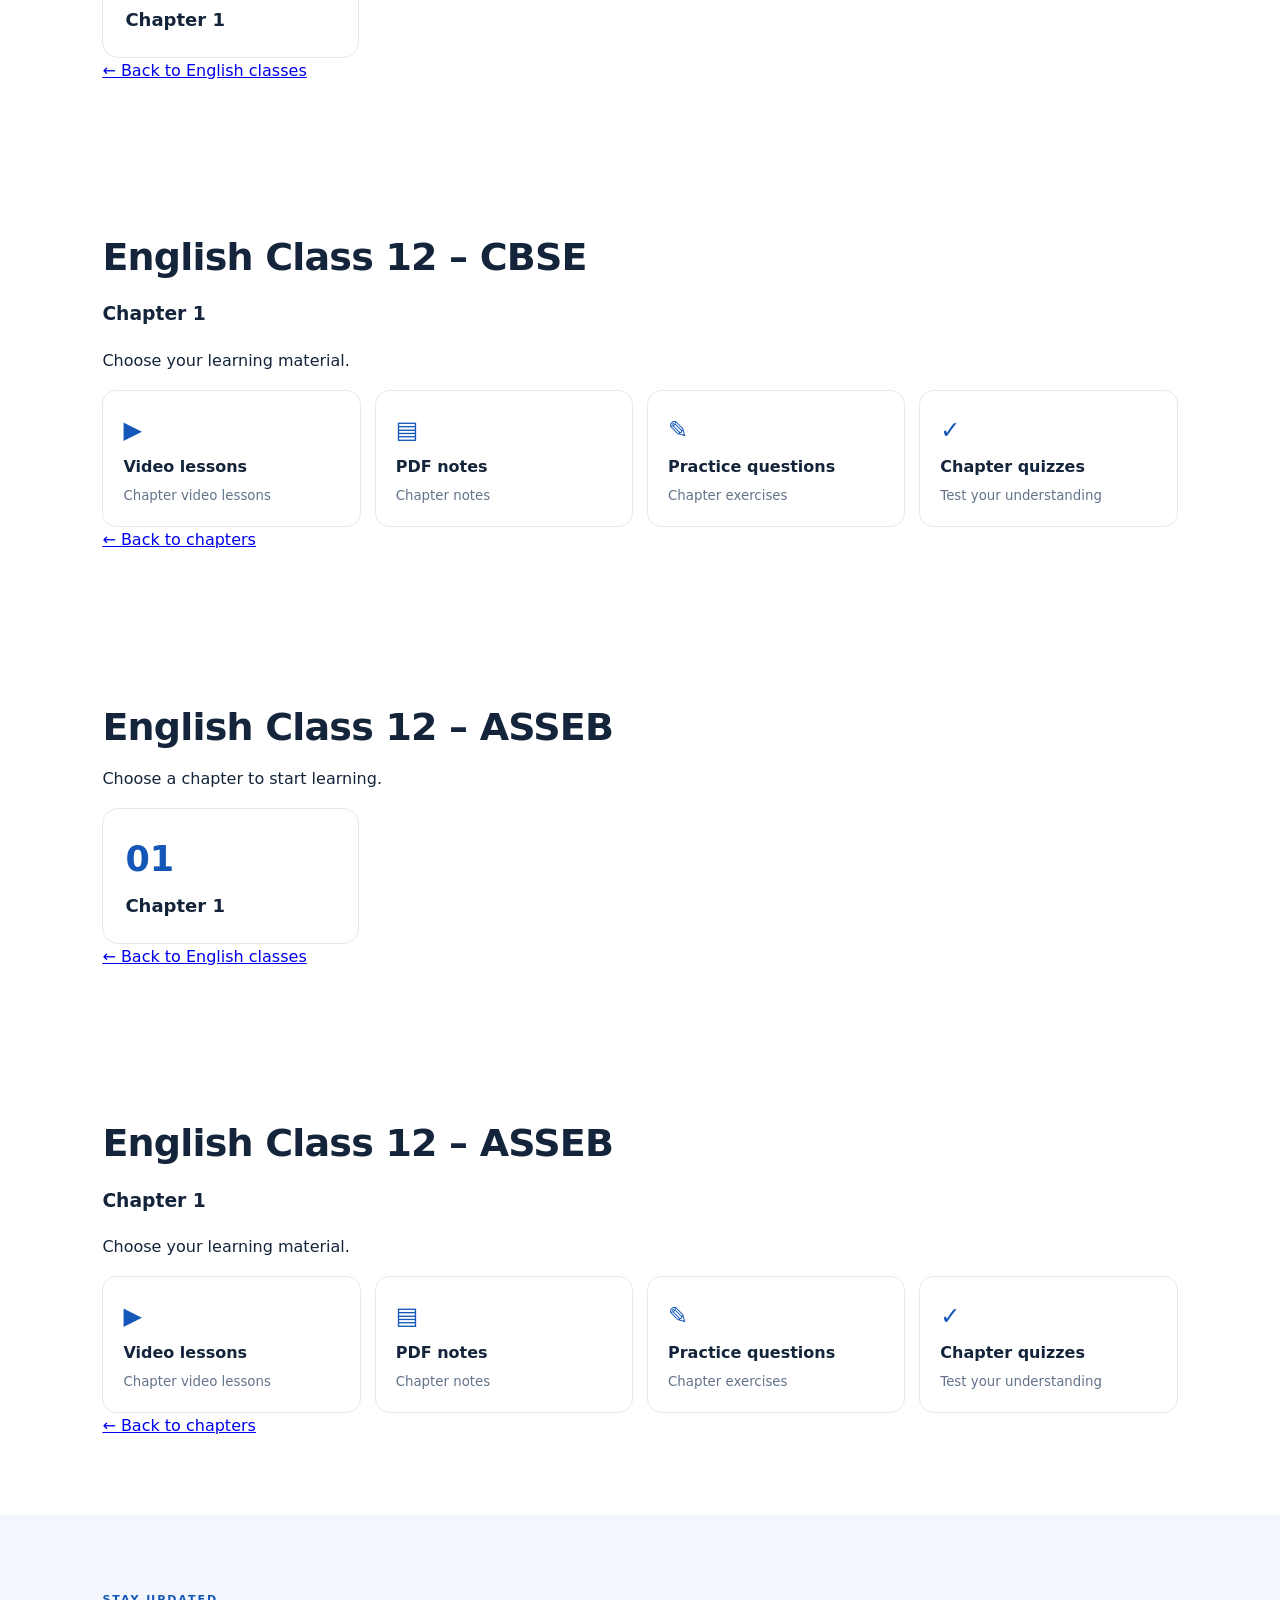
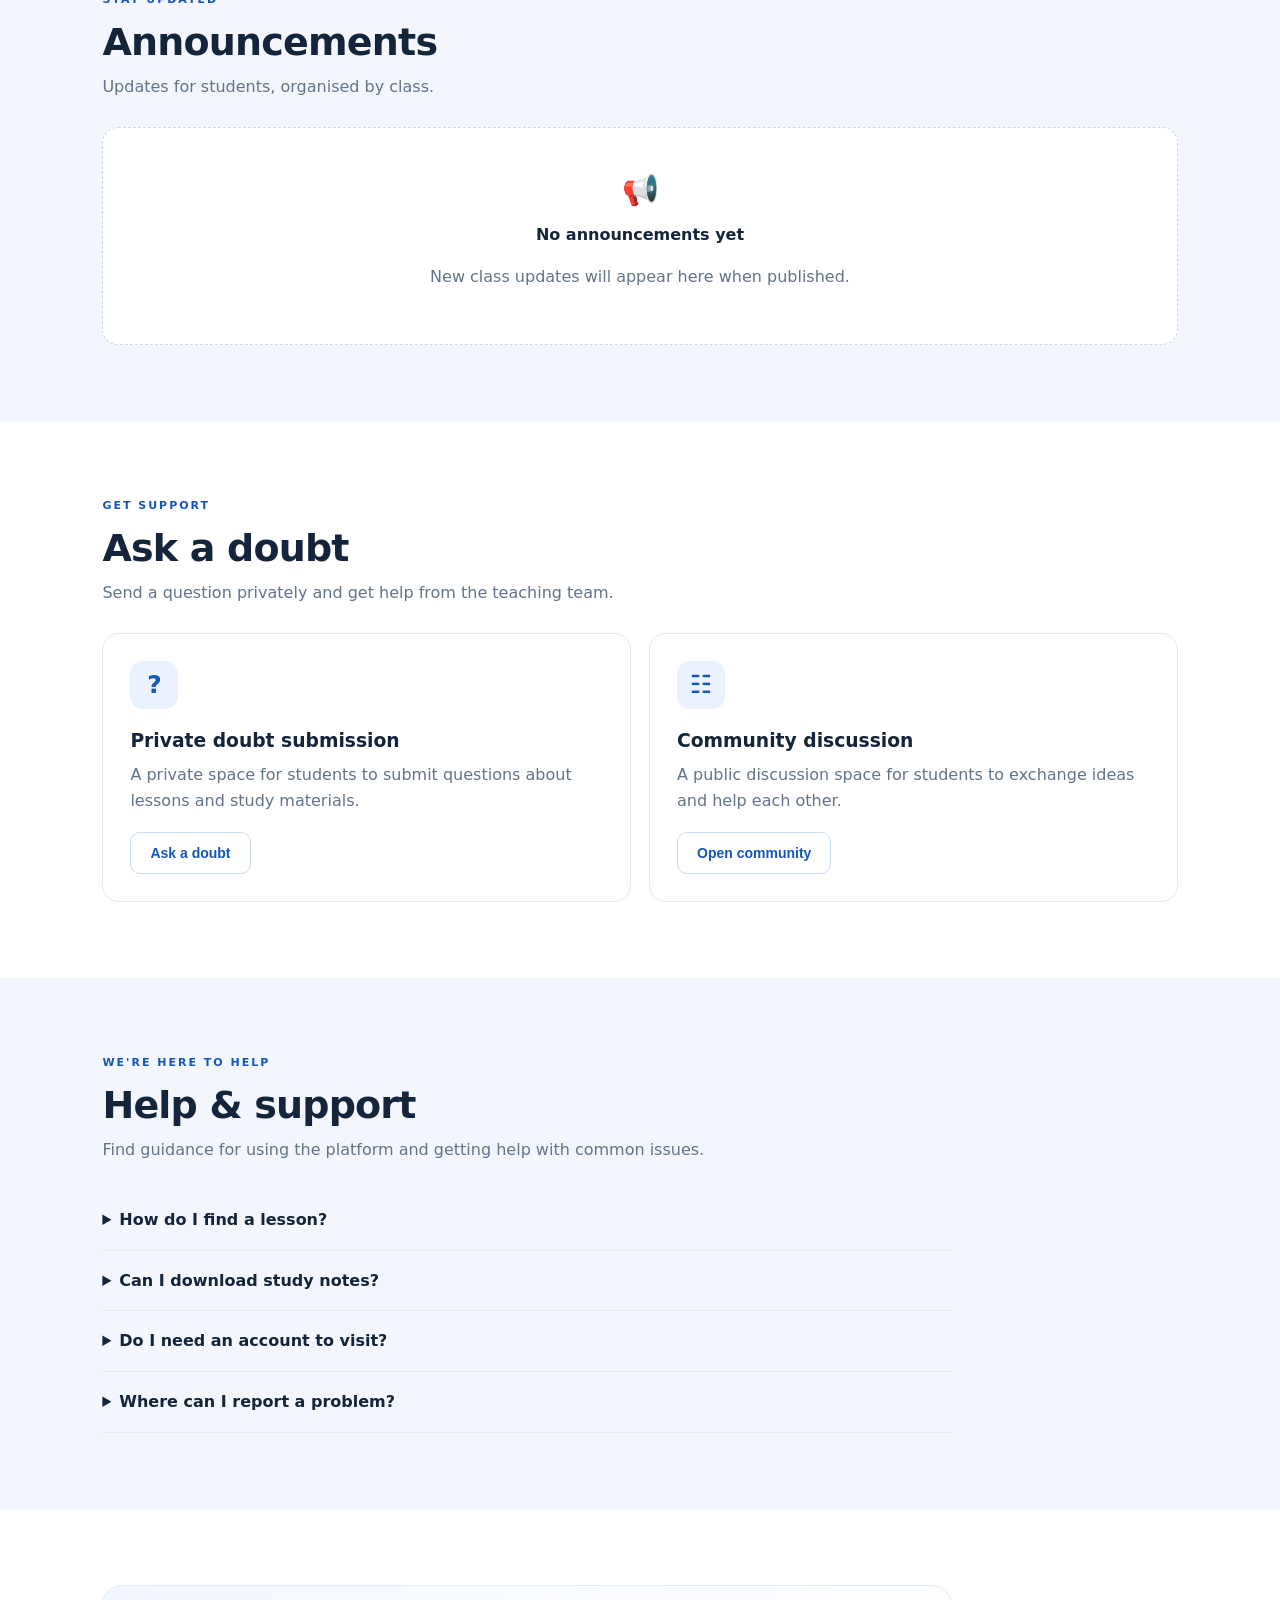
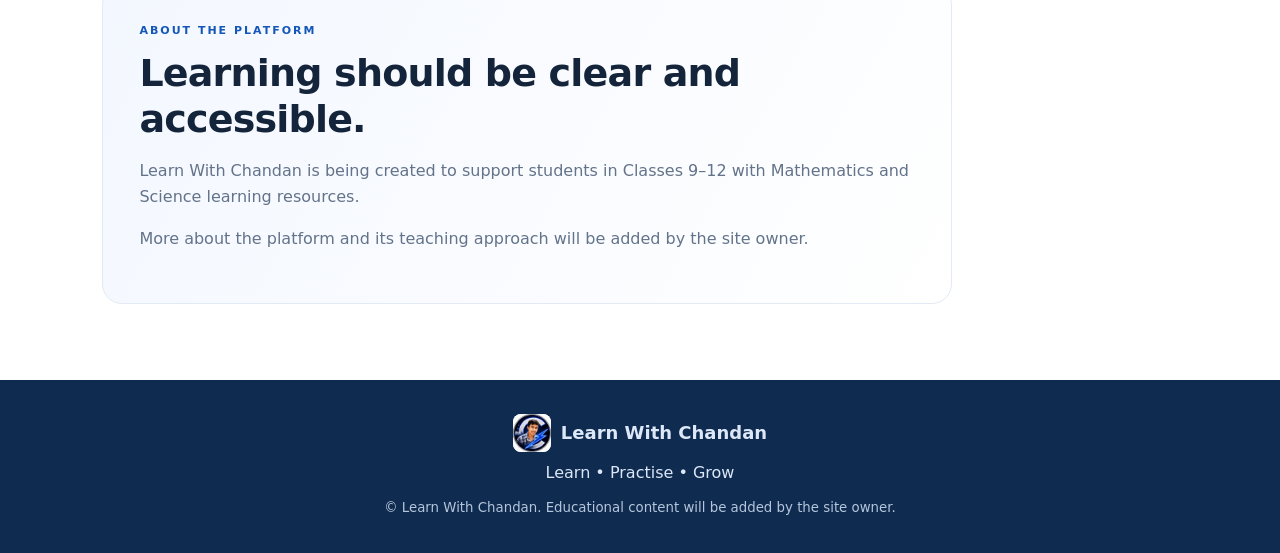
==== commit 1620c14c: "Update English class sections and remove materials" ====
--- a/index.html
+++ b/index.html
@@ -95,102 +95,226 @@
   </div>
 </section><section class="section" id="english-9-cbse">
   <h2>English Class 9 – CBSE</h2>
-  <p>CBSE Class 9 English chapters will be added here.</p>
-  <a href="#english-classes">← Back to English classes</a>
+  <p>Choose a chapter to start learning.</p>
+
+  <div class="class-grid">
+    <a class="class-card" href="#english-9-cbse-ch1">
+      <span>01</span>
+      <b>Chapter 1</b>
+    </a>
+  </div>
+
+  <a href="#english-classes">← Back to English classes</a>
+</section>
+
+<section class="section" id="english-9-cbse-ch1">
+  <h2>English Class 9 – CBSE</h2>
+  <h3>Chapter 1</h3>
+  <p>Choose your learning material.</p>
+
+  <div class="resource-grid">
+    <div class="resource">
+      <span>▶</span>
+      <b>Video lessons</b>
+      <small>Chapter video lessons</small>
+    </div>
+
+    <div class="resource">
+      <span>▤</span>
+      <b>PDF notes</b>
+      <small>Chapter notes</small>
+    </div>
+
+    <div class="resource">
+      <span>✎</span>
+      <b>Practice questions</b>
+      <small>Chapter exercises</small>
+    </div>
+
+    <div class="resource">
+      <span>✓</span>
+      <b>Chapter quizzes</b>
+      <small>Test your understanding</small>
+    </div>
+  </div>
+
+  <a href="#english-9-cbse">← Back to chapters</a>
 </section>
 
 <section class="section" id="english-9-asseb">
   <h2>English Class 9 – ASSEB</h2>
-  <p>ASSEB Class 9 English chapters will be added here.</p>
-  <a href="#english-classes">← Back to English classes</a>
+  <p>Choose a chapter to start learning.</p>
+
+  <div class="class-grid">
+    <a class="class-card" href="#english-9-asseb-ch1">
+      <span>01</span>
+      <b>Chapter 1</b>
+    </a>
+  </div>
+
+  <a href="#english-classes">← Back to English classes</a>
+</section>
+
+<section class="section" id="english-9-asseb-ch1">
+  <h2>English Class 9 – ASSEB</h2>
+  <h3>Chapter 1</h3>
+  <p>Choose your learning material.</p>
+
+  <div class="resource-grid">
+    <div class="resource"><span>▶</span><b>Video lessons</b><small>Chapter video lessons</small></div>
+    <div class="resource"><span>▤</span><b>PDF notes</b><small>Chapter notes</small></div>
+    <div class="resource"><span>✎</span><b>Practice questions</b><small>Chapter exercises</small></div>
+    <div class="resource"><span>✓</span><b>Chapter quizzes</b><small>Test your understanding</small></div>
+  </div>
+
+  <a href="#english-9-asseb">← Back to chapters</a>
 </section>
 
 <section class="section" id="english-10-cbse">
   <h2>English Class 10 – CBSE</h2>
-  <p>CBSE Class 10 English chapters will be added here.</p>
-  <a href="#english-classes">← Back to English classes</a>
+  <p>Choose a chapter to start learning.</p>
+  <div class="class-grid">
+    <a class="class-card" href="#english-10-cbse-ch1">
+      <span>01</span><b>Chapter 1</b>
+    </a>
+  </div>
+  <a href="#english-classes">← Back to English classes</a>
+</section>
+
+<section class="section" id="english-10-cbse-ch1">
+  <h2>English Class 10 – CBSE</h2>
+  <h3>Chapter 1</h3>
+  <p>Choose your learning material.</p>
+  <div class="resource-grid">
+    <div class="resource"><span>▶</span><b>Video lessons</b><small>Chapter video lessons</small></div>
+    <div class="resource"><span>▤</span><b>PDF notes</b><small>Chapter notes</small></div>
+    <div class="resource"><span>✎</span><b>Practice questions</b><small>Chapter exercises</small></div>
+    <div class="resource"><span>✓</span><b>Chapter quizzes</b><small>Test your understanding</small></div>
+  </div>
+  <a href="#english-10-cbse">← Back to chapters</a>
 </section>
 
 <section class="section" id="english-10-asseb">
   <h2>English Class 10 – ASSEB</h2>
-  <p>ASSEB Class 10 English chapters will be added here.</p>
-  <a href="#english-classes">← Back to English classes</a>
+  <p>Choose a chapter to start learning.</p>
+  <div class="class-grid">
+    <a class="class-card" href="#english-10-asseb-ch1">
+      <span>01</span><b>Chapter 1</b>
+    </a>
+  </div>
+  <a href="#english-classes">← Back to English classes</a>
+</section>
+
+<section class="section" id="english-10-asseb-ch1">
+  <h2>English Class 10 – ASSEB</h2>
+  <h3>Chapter 1</h3>
+  <p>Choose your learning material.</p>
+  <div class="resource-grid">
+    <div class="resource"><span>▶</span><b>Video lessons</b><small>Chapter video lessons</small></div>
+    <div class="resource"><span>▤</span><b>PDF notes</b><small>Chapter notes</small></div>
+    <div class="resource"><span>✎</span><b>Practice questions</b><small>Chapter exercises</small></div>
+    <div class="resource"><span>✓</span><b>Chapter quizzes</b><small>Test your understanding</small></div>
+  </div>
+  <a href="#english-10-asseb">← Back to chapters</a>
 </section>
 
 <section class="section" id="english-11-cbse">
   <h2>English Class 11 – CBSE</h2>
-  <p>CBSE Class 11 English chapters will be added here.</p>
-  <a href="#english-classes">← Back to English classes</a>
+  <p>Choose a chapter to start learning.</p>
+  <div class="class-grid">
+    <a class="class-card" href="#english-11-cbse-ch1">
+      <span>01</span><b>Chapter 1</b>
+    </a>
+  </div>
+  <a href="#english-classes">← Back to English classes</a>
+</section>
+
+<section class="section" id="english-11-cbse-ch1">
+  <h2>English Class 11 – CBSE</h2>
+  <h3>Chapter 1</h3>
+  <p>Choose your learning material.</p>
+  <div class="resource-grid">
+    <div class="resource"><span>▶</span><b>Video lessons</b><small>Chapter video lessons</small></div>
+    <div class="resource"><span>▤</span><b>PDF notes</b><small>Chapter notes</small></div>
+    <div class="resource"><span>✎</span><b>Practice questions</b><small>Chapter exercises</small></div>
+    <div class="resource"><span>✓</span><b>Chapter quizzes</b><small>Test your understanding</small></div>
+  </div>
+  <a href="#english-11-cbse">← Back to chapters</a>
 </section>
 
 <section class="section" id="english-11-asseb">
   <h2>English Class 11 – ASSEB</h2>
-  <p>ASSEB Class 11 English chapters will be added here.</p>
-  <a href="#english-classes">← Back to English classes</a>
+  <p>Choose a chapter to start learning.</p>
+  <div class="class-grid">
+    <a class="class-card" href="#english-11-asseb-ch1">
+      <span>01</span><b>Chapter 1</b>
+    </a>
+  </div>
+  <a href="#english-classes">← Back to English classes</a>
+</section>
+
+<section class="section" id="english-11-asseb-ch1">
+  <h2>English Class 11 – ASSEB</h2>
+  <h3>Chapter 1</h3>
+  <p>Choose your learning material.</p>
+  <div class="resource-grid">
+    <div class="resource"><span>▶</span><b>Video lessons</b><small>Chapter video lessons</small></div>
+    <div class="resource"><span>▤</span><b>PDF notes</b><small>Chapter notes</small></div>
+    <div class="resource"><span>✎</span><b>Practice questions</b><small>Chapter exercises</small></div>
+    <div class="resource"><span>✓</span><b>Chapter quizzes</b><small>Test your understanding</small></div>
+  </div>
+  <a href="#english-11-asseb">← Back to chapters</a>
 </section>
 
 <section class="section" id="english-12-cbse">
   <h2>English Class 12 – CBSE</h2>
-  <p>CBSE Class 12 English chapters will be added here.</p>
-  <a href="#english-classes">← Back to English classes</a>
+  <p>Choose a chapter to start learning.</p>
+  <div class="class-grid">
+    <a class="class-card" href="#english-12-cbse-ch1">
+      <span>01</span><b>Chapter 1</b>
+    </a>
+  </div>
+  <a href="#english-classes">← Back to English classes</a>
+</section>
+
+<section class="section" id="english-12-cbse-ch1">
+  <h2>English Class 12 – CBSE</h2>
+  <h3>Chapter 1</h3>
+  <p>Choose your learning material.</p>
+  <div class="resource-grid">
+    <div class="resource"><span>▶</span><b>Video lessons</b><small>Chapter video lessons</small></div>
+    <div class="resource"><span>▤</span><b>PDF notes</b><small>Chapter notes</small></div>
+    <div class="resource"><span>✎</span><b>Practice questions</b><small>Chapter exercises</small></div>
+    <div class="resource"><span>✓</span><b>Chapter quizzes</b><small>Test your understanding</small></div>
+  </div>
+  <a href="#english-12-cbse">← Back to chapters</a>
 </section>
 
 <section class="section" id="english-12-asseb">
   <h2>English Class 12 – ASSEB</h2>
-  <p>ASSEB Class 12 English chapters will be added here.</p>
-  <a href="#english-classes">← Back to English classes</a>
-</section>
-  <section class="section" id="materials">
-  <div class="section-heading"><div><p class="eyebrow">STUDY SMART</p><h2>Learning materials</h2><p>Lesson videos, PDF notes, practice and chapter tests will be organised by class and subject.</p></div></div>
-  <div class="resource-grid"> <a class="resource" href="#video-lessons" style="display:block;text-decoration:none;color:inherit;">
-  <span>▶</span>
-  <b>Video lessons</b>
-  <small>YouTube-powered lessons</small>
-</a>
-
-<a class="resource" href="#pdf-notes" style="display:block;text-decoration:none;color:inherit;">
-  <span>▤</span>
-  <b>PDF notes</b>
-  <small>Downloadable study notes</small>
-</a>
-
-<a class="resource" href="#practice-questions" style="display:block;text-decoration:none;color:inherit;">
-  <span>✎</span>
-  <b>Practice questions</b>
-  <small>Learn by solving</small>
-</a>
-
-<a class="resource" href="#chapter-quizzes" style="display:block;text-decoration:none;color:inherit;">
-  <span>✓</span>
-  <b>Chapter quizzes</b>
-  <small>Unlimited practice attempts</small>
-</a>
-    
-  </div>
-</section>
-<section class="section" id="video-lessons">
-  <h2>Video Lessons</h2>
-  <p>Video lessons for different classes and subjects will be added here.</p>
-  <a href="#materials">← Back to Learning Materials</a>
-</section>
-
-<section class="section" id="pdf-notes">
-  <h2>PDF Notes</h2>
-  <p>Downloadable notes for different classes and subjects will be added here.</p>
-  <a href="#materials">← Back to Learning Materials</a>
-</section>
-
-<section class="section" id="practice-questions">
-  <h2>Practice Questions</h2>
-  <p>Subject-wise and chapter-wise practice questions will be added here.</p>
-  <a href="#materials">← Back to Learning Materials</a>
-</section>
-
-<section class="section" id="chapter-quizzes">
-  <h2>Chapter Quizzes</h2>
-  <p>Chapter-wise quizzes will be added here.</p>
-  <a href="#materials">← Back to Learning Materials</a>
-</section>
+  <p>Choose a chapter to start learning.</p>
+  <div class="class-grid">
+    <a class="class-card" href="#english-12-asseb-ch1">
+      <span>01</span><b>Chapter 1</b>
+    </a>
+  </div>
+  <a href="#english-classes">← Back to English classes</a>
+</section>
+
+<section class="section" id="english-12-asseb-ch1">
+  <h2>English Class 12 – ASSEB</h2>
+  <h3>Chapter 1</h3>
+  <p>Choose your learning material.</p>
+  <div class="resource-grid">
+    <div class="resource"><span>▶</span><b>Video lessons</b><small>Chapter video lessons</small></div>
+    <div class="resource"><span>▤</span><b>PDF notes</b><small>Chapter notes</small></div>
+    <div class="resource"><span>✎</span><b>Practice questions</b><small>Chapter exercises</small></div>
+    <div class="resource"><span>✓</span><b>Chapter quizzes</b><small>Test your understanding</small></div>
+  </div>
+  <a href="#english-12-asseb">← Back to chapters</a>
+                       </section>
+  
+  
 <section class="section pale" id="announcements">
   <div class="section-heading"><div><p class="eyebrow">STAY UPDATED</p><h2>Announcements</h2><p>Updates for students, organised by class.</p></div></div>
   <div class="empty-state"><span>📢</span><b>No announcements yet</b><p>New class updates will appear here when published.</p></div>
